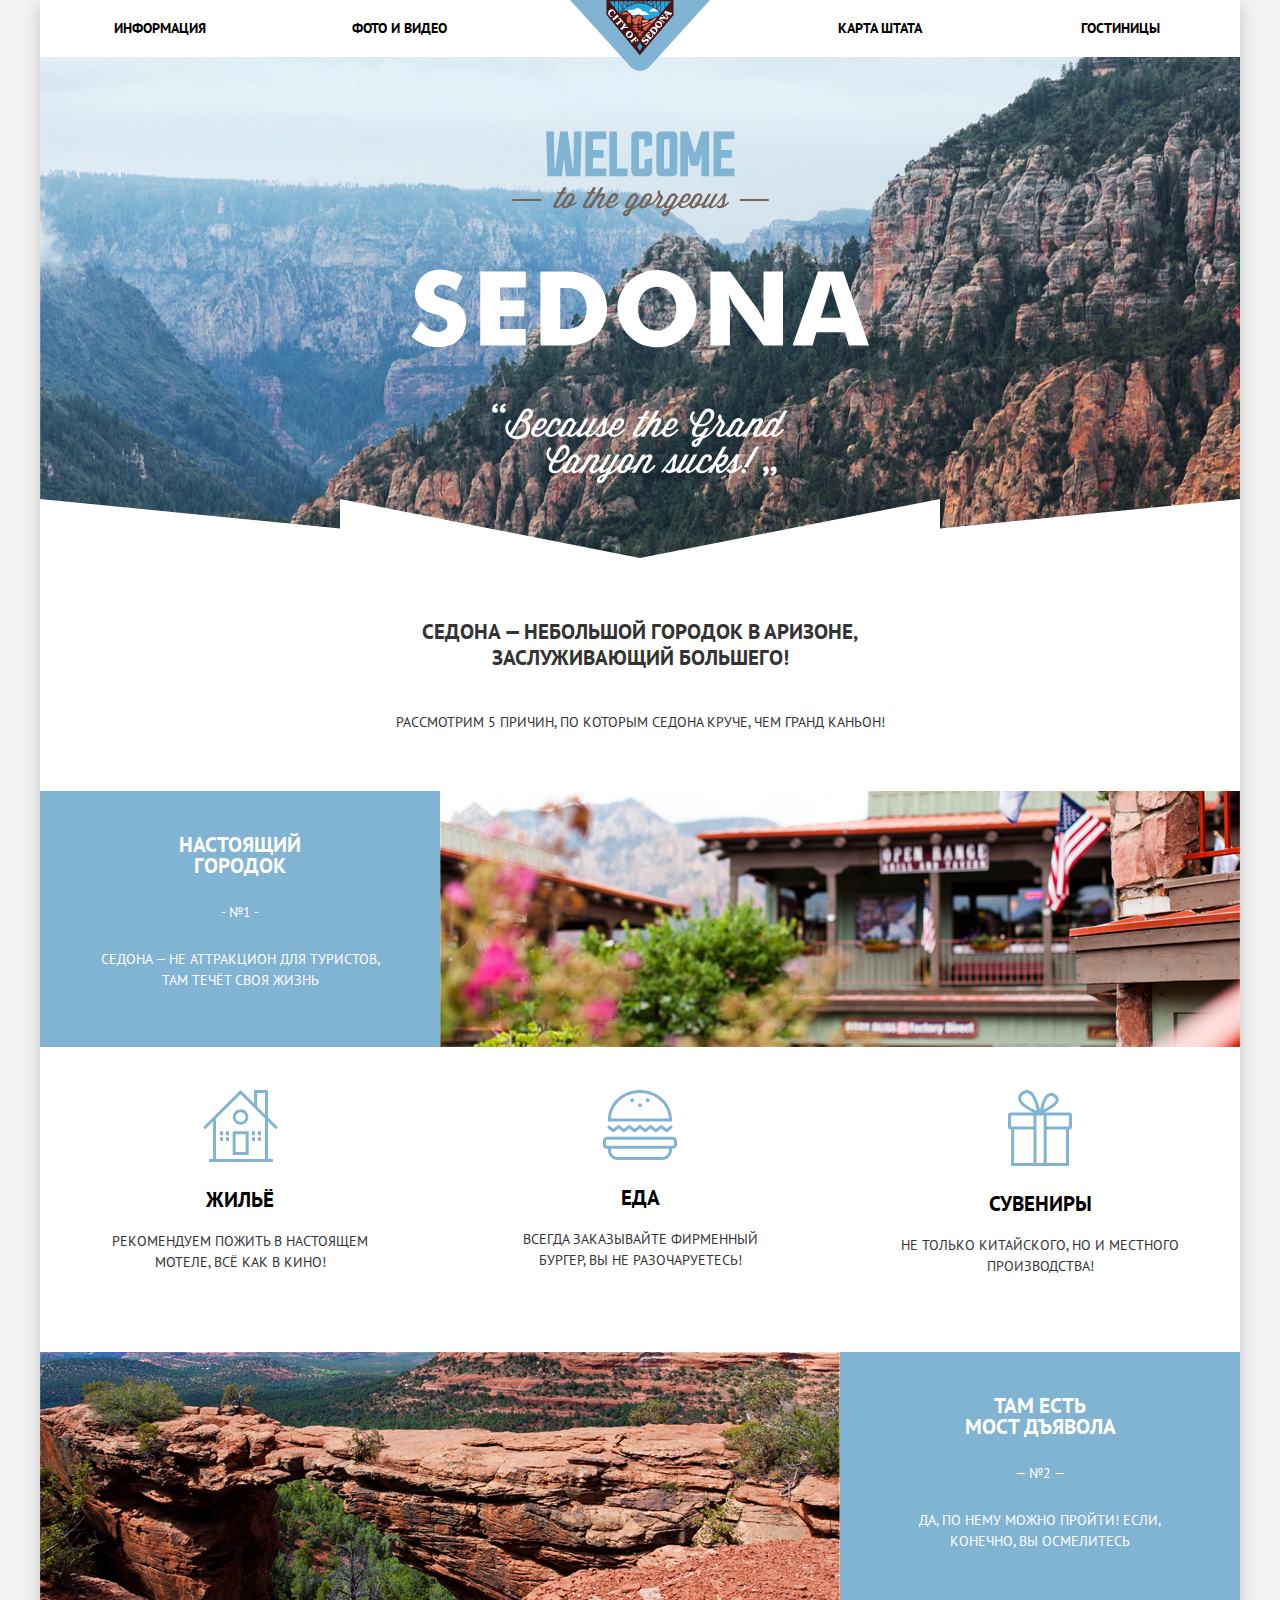
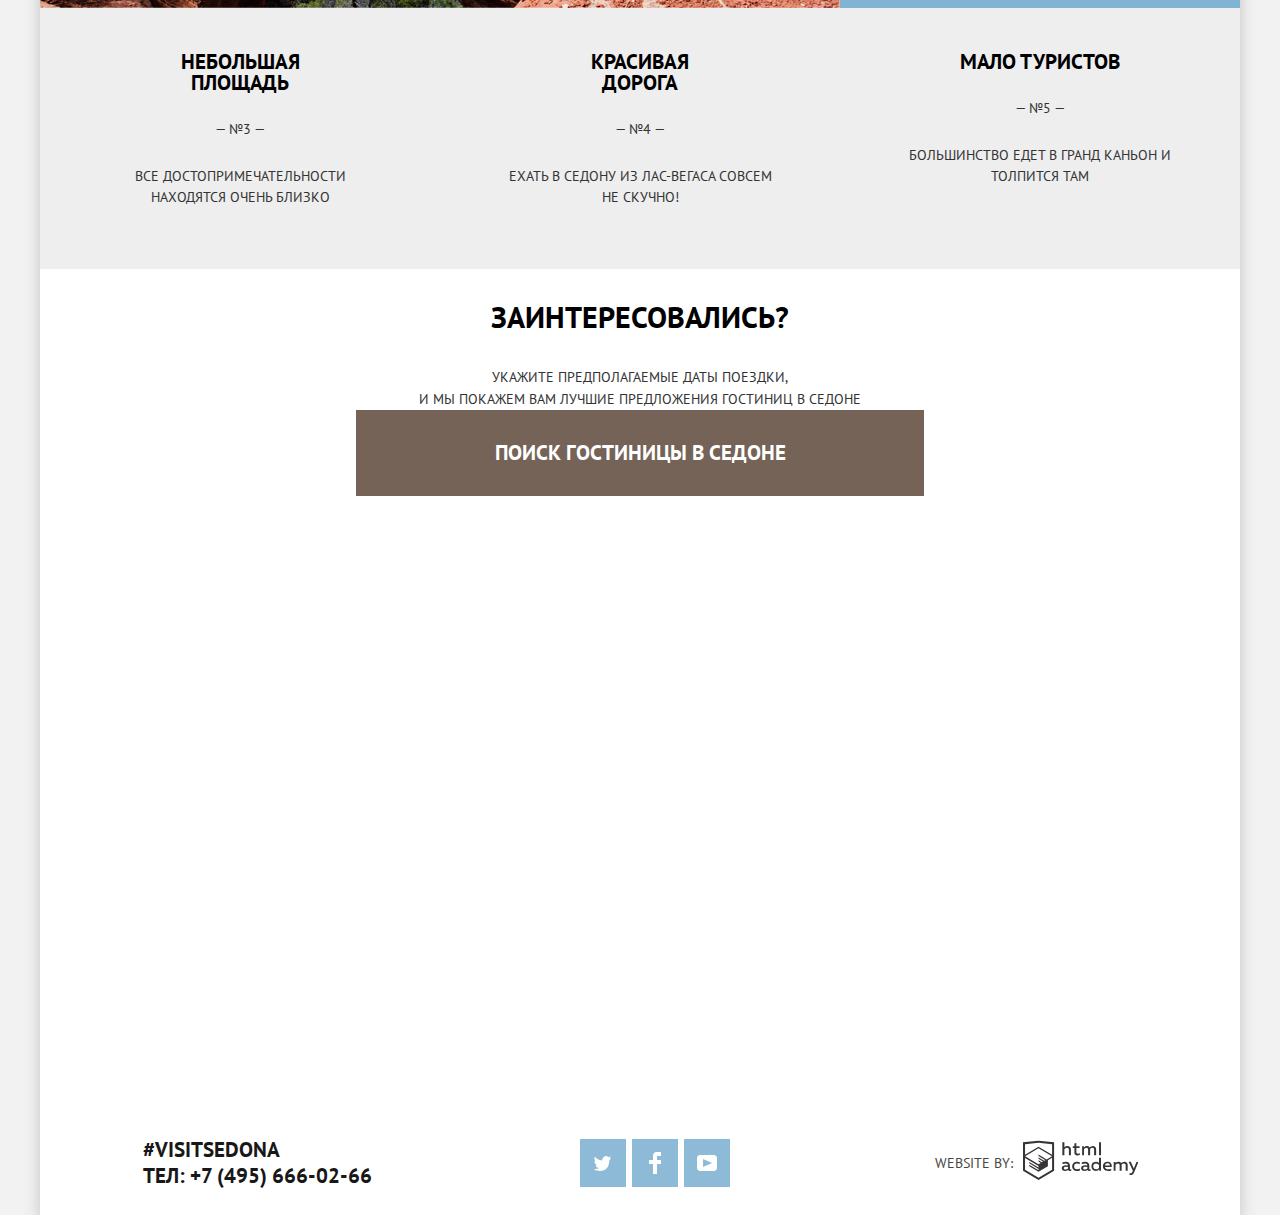
==== index.html @ 72c7f924 "Поправил несколько замечаний" ====
<!DOCTYPE html>
<html lang="ru">
  <head>
    <meta charset="utf-8">
    <title>HTML Academy: Седона - главная страница</title>
    <link href="https://fonts.googleapis.com/css?family=PT+Sans:400,700&amp;subset=latin,cyrillic" rel="stylesheet">
    <link rel="stylesheet" href="css/normalize.css">
    <link rel="stylesheet" href="css/style.css">
  </head>
<body>
  <div class="main-container">
  <header class="main-header">
    <nav class="main-navigation" tabindex="1">
      <ul class="site-navigation">
        <li> <a href="info.html">Информация</a></li>
        <li> <a href="photo-video.html">Фото и видео</a></li>
      <li class="main-header-back">
           <!--<img src="img/logo.svg" width="140" height="71" alt="Логотип города Седона">-->
        </li>
        <li> <a href="map.html">Карта штата</a></li>
        <li> <a href="hotels.html">Гостиницы</a></li>
      </ul>
      
    </nav>
    <img class="main-header-logo" src="img/logo.svg" width="140" height="71" alt="Логотип города Седона">
    
  </header>

    <main>
      <section class="lh-26px"> 
        <div class="welcome-banner">
          
          <svg xmlns="http://www.w3.org/2000/svg" width="1200" height="59" viewBox="0 0 1200 59">
            <path fill="#FFFFFF" d="M0 0 V59 H1200 V0 L 900 29.5 V0 L 600 59 L 300 0 V29.5 L 0 0"/>
          </svg>

        </div>
        <div class="declare">
          <h3 class=header-3>Седона — небольшой городок в Аризоне, заслуживающий большего!</h3>
          <p>Рассмотрим 5 причин, по которым Седона круче, чем гранд каньон!</p>
        </div>
      </section>

      <section class="inner-grid">
        <h2 class="not-visible">преимущества</h2>
      
        
        <div class="font-white blue-back grid-item">
          <div class="text-card">
            <p class="bold"> 
              Настоящий городок
            </p>
            <div class="ordinary-text">
              <p class="card-number">- №1 -</p>
              <p>
                Седона — не аттракцион для туристов, там течёт своя жизнь
              </p>
            </div>
          </div>
        </div>
        
        
        <div class="grid-item content-image">
          <img src="img/feature-picture.jpg" alt="город Седона" width="800" height="256px">
        </div>

        <div class="grid-item">
          <img src="img/icon-1.svg" alt="пиктограмма домик" width="75" height="72">
          <p class="bold">жильё</p>
          <p class="ordinary-text">
            Рекомендуем пожить в настоящем  
            мотеле, всё как в кино!
          </p>
         </div>

        <div class="grid-item">
          <img src="img/icon-3.svg" alt="пиктограмма бургер" width="74" height="70">
          <p class="bold">еда</p>
          <p class="ordinary-text">
            Всегда заказывайте фирменный бургер, 
            вы не разочаруетесь!
          </p>
        </div>

        <div class="grid-item">
          <img src="img/icon-2.svg" alt="пиктограмма подарок" width="64" height="76">
          <p class="bold">сувениры</p>
          <p class="ordinary-text">
            Не только китайского, но и местного
            производства!
          </p>
        </div>

        <div class="grid-item content-image">
          <img src="img/layer-5.jpg" alt="красные скалы Седоны" width="800" height="256px">
          
        </div>

        <div class="font-white blue-back grid-item">
          <div class="text-card">  
             
                <div class="bold">там есть</div>
                <div class="bold">мост дъявола</div>
            
            <div class="ordinary-text">
                
              <p class="card-number">— №2 —</p>
              <p>
                Да, по нему можно пройти! Если, конечно, 
                вы осмелитесь
              </p>
            </div> 
          </div>  
        </div>

        <div class="grid-item grey-back">
          <div class="text-card">
            <p class="bold"> 
                небольшая
                площадь
            </p>
            <div class="ordinary-text"> 
              <p class="card-number">— №3 —</p>
              <p>
                Все достопримечательности
                находятся очень близко
              </p>
            </div>
          </div>   
        </div>

        <div class="grid-item grey-back">
          <div class="text-card">
            <p class="bold"> 
                красивая
                дорога
            </p>
            <div class="ordinary-text">
              <p class="card-number">— №4 —</p>
              <p>  
                Ехать в Седону из Лас-Вегаса совсем
                не скучно!
              </p>
            </div>
          </div>
        </div>

          <div class="grid-item grey-back">
            <div class="text-card">
              <p class="bold"> 
                  мало
                  туристов
              </p>
              <div class="ordinary-text">
                <p class="card-number">— №5 —</p>
                <p> 
                Большинство едет в гранд каньон
                и толпится там
                </p> 
              </div>
            </div>
          </div>
      </section>

      <section class="search">
        <h2 class="not-visible" >поиск гостиницы в седоне</h2>
        <p class="pseudo-header">Заинтересовались?</p>
        <div class="ordinary-text">Укажите предполагаемые даты поездки,</div>
          <div class="ordinary-text">и мы покажем вам лучшие предложения гостиниц в седоне</div>
          <div class="interactive">
            <button class="button-brown big-button-brown" type="button">поиск гостиницы в седоне</button>
           

          </div>
      </section>
      <div class="map">
        <form class="visually-hidden form-decor modal-show" enctype="multipart/form-data">
          
          <div class="input-cover">
            <label for="checkIn">дата заезда: </label>
            <div class="input-field">
              <input class="input-back" id="checkIn" type="text" name="check-in-date" placeholder="24 апреля 2017" size="17" pattern="^[а-яА-Я0-9-_\.\s]{1,16}$">
              <a href="#">
                <svg xmlns="http://www.w3.org/2000/svg" width="21" height="22" viewBox="0 0 21 22">
                  <path d="M19.251 2.025h-2.845V.648c0-.381-.294-.689-.656-.689-.363 0-.656.308-.656.689v1.377h-3.938V.648c0-.381-.294-.689-.655-.689-.363 0-.657.308-.657.689v1.377H5.906V.648c0-.381-.294-.689-.656-.689-.363 0-.657.308-.657.689v1.377H1.75C.784 2.025 0 2.847 0 3.862v16.302C0 21.179.784 22 1.75 22h17.501c.966 0 1.749-.821 1.749-1.836V3.862c0-1.015-.783-1.837-1.749-1.837zm.437 18.139a.448.448 0 0 1-.437.459H1.75a.45.45 0 0 1-.438-.459V3.862a.45.45 0 0 1 .438-.459h2.844v1.378c0 .381.294.689.657.689.362 0 .656-.308.656-.689V3.403h3.938v1.378c0 .381.294.689.657.689.361 0 .655-.308.655-.689V3.403h3.938v1.378c0 .381.293.689.656.689.362 0 .656-.308.656-.689V3.403h2.845c.241 0 .437.206.437.459v16.302z"/>
                  <path d="M4.594 8.225h2.625v2.066H4.594zM4.594 11.668h2.625v2.067H4.594zM4.594 15.112h2.625v2.066H4.594zM9.188 15.112h2.625v2.066H9.188zM9.188 11.668h2.625v2.067H9.188zM9.188 8.225h2.625v2.066H9.188zM13.781 15.112h2.625v2.066h-2.625zM13.781 11.668h2.625v2.067h-2.625zM13.781 8.225h2.625v2.066h-2.625z"/>
              </svg>
              </a>
            </div> 
          </div> 
         
          <div class="input-cover">
            <label for="checkOut">дата выезда:</label>
            <div class="input-field">
              <input class="input-back" id="checkOut" type="text" name="check-out-date" placeholder="7 июля 2017" size="17" pattern="^[а-яА-Я0-9-_\.\s]{1,16}$"> 
              <a href="#">
                <svg xmlns="http://www.w3.org/2000/svg" width="21" height="22" viewBox="0 0 21 22">
                  <path d="M19.251 2.025h-2.845V.648c0-.381-.294-.689-.656-.689-.363 0-.656.308-.656.689v1.377h-3.938V.648c0-.381-.294-.689-.655-.689-.363 0-.657.308-.657.689v1.377H5.906V.648c0-.381-.294-.689-.656-.689-.363 0-.657.308-.657.689v1.377H1.75C.784 2.025 0 2.847 0 3.862v16.302C0 21.179.784 22 1.75 22h17.501c.966 0 1.749-.821 1.749-1.836V3.862c0-1.015-.783-1.837-1.749-1.837zm.437 18.139a.448.448 0 0 1-.437.459H1.75a.45.45 0 0 1-.438-.459V3.862a.45.45 0 0 1 .438-.459h2.844v1.378c0 .381.294.689.657.689.362 0 .656-.308.656-.689V3.403h3.938v1.378c0 .381.294.689.657.689.361 0 .655-.308.655-.689V3.403h3.938v1.378c0 .381.293.689.656.689.362 0 .656-.308.656-.689V3.403h2.845c.241 0 .437.206.437.459v16.302z"/>
                  <path d="M4.594 8.225h2.625v2.066H4.594zM4.594 11.668h2.625v2.067H4.594zM4.594 15.112h2.625v2.066H4.594zM9.188 15.112h2.625v2.066H9.188zM9.188 11.668h2.625v2.067H9.188zM9.188 8.225h2.625v2.066H9.188zM13.781 15.112h2.625v2.066h-2.625zM13.781 11.668h2.625v2.067h-2.625zM13.781 8.225h2.625v2.066h-2.625z"/>
              </svg>
              </a>
            </div>
          </div>
        
          <div class="number">
            
            <label for="adults">взрослые:</label>
            <div class="number-cover">
              <div class="number-item">
                  <button class="minus" name="bminus" type="button">
                    <svg xmlns="http://www.w3.org/2000/svg" width="11" height="11" viewBox="0 0 11 11">
                      <path fill="#cacaca" d="M0 4 H11 V7 H0 V4"/>
                    </svg>
                  </button>
                  <input class="input-back" type="number" id="adults" name="adults" value="1" min="0" max="100" step="1">
                  <button class="plus" name="bplus" type="button">
                    <svg xmlns="http://www.w3.org/2000/svg" width="11" height="11" viewBox="0 0 11 11">
                      <path fill="#cacaca" d="M4 0 H7 V4 H11 V7 H7 V11 H4 V7 H0 V4 H4 V0"/>
                    </svg>
                  </button> 
              </div>
            </div>
  
            <label for="child">дети:</label>
            <div class="number-cover">  
                <div class="number-item">
                  <button class="minus" name="bminus" type="button">
                    <svg xmlns="http://www.w3.org/2000/svg" width="11" height="11" viewBox="0 0 11 11">
                      <path fill="#cacaca" d="M0 4 H11 V7 H0 V4"/>
                    </svg>
                  </button>
                    <input class="input-back" type="number" id="child" name="child" value="1" min="0" max="100" step="1">
                  <button class="plus" name="bplus" type="button">
                    <svg xmlns="http://www.w3.org/2000/svg" width="11" height="11" viewBox="0 0 11 11">
                      <path fill="#cacaca" d="M4 0 H7 V4 H11 V7 H7 V11 H4 V7 H0 V4 H4 V0"/>
                    </svg>
                  </button>
                </div>
            </div> 
          </div>  
          

          <button class="button-blue big-button-blue" type="submit" name="search">найти</button>
        </form>
        
        <iframe src="https://www.google.com/maps/embed?pb=!1m14!1m12!1m3!1d838905.0602905285!2d-111.99749007907951!3d34.781457733529855!2m3!1f0!2f0!3f0!3m2!1i1024!2i768!4f13.1!5e0!3m2!1sru!2sru!4v1583529763711!5m2!1sru!2sru" allowfullscreen="">
        </iframe>
        <!--<img src="img/map.jpg" alt="карта Седоны" width="1200" height="594">-->
        
      </div>
    </main>
    <footer class="semi-transparency main-page">
      <div class="footer-contacts bold lh-26px">
        <div>#visitsedona</div>
        <div>ТЕЛ: <a class="phone" href="tel:+7(495)666-02-66">+7 (495) 666-02-66</a></div>
      </div>
  
      <div class="footer-social">
        <a class="social-button twitter" href="https://twitter.com">
          <svg xmlns="http://www.w3.org/2000/svg" xmlns:xlink="http://www.w3.org/1999/xlink" width="17" height="15" viewBox="0 0 17 15">
            <path fill="#FFF" class="icon" d="M10.95.144c1.685-.496 2.984.27 3.577 1.179.673-.231 1.331-.481 2.011-.708a2.345 2.345 0 0 1-.857 1.768c.685.17 1.304-.491 1.304-.491-.169 1-1.006 1.788-1.563 2.024-.231 6.75-3.175 11.217-10.077 11.082h-.446c-.41 0-4.164-.46-4.898-1.887 2.271.196 3.893-.422 4.693-1.177-.96-.3-2.679-.477-2.979-2.95.349.106.564.228 1.19.119C1.705 8.247.374 7.53.448 5.33c.285.328 1.067.536 1.34.472C1.085 5.561-.182 2.442.894.85c1.818 1.854 3.735 3.606 7.152 3.773C8.254 2.33 9.183.793 10.95.144z"/>
          </svg>
        </a>
  
        <a class="social-button facebook" href="https://facebook.com">
          <svg xmlns="http://www.w3.org/2000/svg" width="12" height="22" viewBox="0 0 12 22">
            <path fill="#FFF" class="icon" d="M12 4V0H8a4 4 0 0 0-4 4v4H0v4h4v10h4V12h4V8H8V4h4z"/>
          </svg>
        </a>
        
        <a class="social-button youtube" href="https://youtube.com">
          <svg xmlns="http://www.w3.org/2000/svg" xmlns:xlink="http://www.w3.org/1999/xlink" width="20" height="16" viewBox="0 0 20 16">
            <path fill="#FFF" class="icon" d="M17 0H3C1.35 0 0 1.35 0 3v10c0 1.65 1.35 3 3 3h14c1.65 0 3-1.35 3-3V3c0-1.65-1.35-3-3-3zM6.027 11.998V4.002L15.014 8l-8.987 3.998z"/>
          </svg>
        </a>
      </div>
  
      <p class="footer-copyright">
        <span class="lh-26px">website by:</span>
        <a class="htmla-link" href="https://htmlacademy.ru/intensive/htmlcss">
          <svg xmlns="http://www.w3.org/2000/svg" data-name="Layer 1" viewBox="0 0 113 39" width="115px" height="41px">
            <path class="htmla-cprght" fill="#fff" d="M46.84 28.22a2.07 2.07 0 0 0 .58-.11v1.4a3.41 3.41 0 0 1-1.24.22 1.75 1.75 0 0 1-1.75-1 5.08 5.08 0 0 1-3.3 1.13c-1.59 0-3.06-.87-3.06-2.68 0-2.24 2.08-2.93 3.9-2.93a11.63 11.63 0 0 1 2.28.26v-.31c0-1.09-.8-1.86-2.3-1.86a7.79 7.79 0 0 0-3.15.67v-1.79a10.72 10.72 0 0 1 3.35-.58c2.48 0 4 1.18 4 3.83v3.14a.57.57 0 0 0 .69.61zm-6.76-1.19a1.42 1.42 0 0 0 1.64 1.29 3.56 3.56 0 0 0 2.53-1v-1.51a10.21 10.21 0 0 0-1.9-.22c-1.1.01-2.27.35-2.27 1.45zM53.06 20.62a5.29 5.29 0 0 1 2.7.67v1.79a4.28 4.28 0 0 0-2.42-.73 2.89 2.89 0 1 0 0 5.76 5.26 5.26 0 0 0 2.55-.67v1.8a6.58 6.58 0 0 1-2.9.6 4.42 4.42 0 0 1-4.72-4.54 4.54 4.54 0 0 1 4.79-4.68zM65.84 28.22a2.07 2.07 0 0 0 .58-.11v1.4a3.41 3.41 0 0 1-1.24.22 1.75 1.75 0 0 1-1.75-1 5.08 5.08 0 0 1-3.3 1.13c-1.59 0-3.06-.87-3.06-2.68 0-2.24 2.08-2.93 3.9-2.93a11.63 11.63 0 0 1 2.28.26v-.31c0-1.09-.8-1.86-2.3-1.86a7.79 7.79 0 0 0-3.15.67v-1.79a10.72 10.72 0 0 1 3.35-.58c2.48 0 4 1.18 4 3.83v3.14a.57.57 0 0 0 .69.61zm-6.76-1.19a1.42 1.42 0 0 0 1.64 1.29 3.56 3.56 0 0 0 2.53-1v-1.51a10.21 10.21 0 0 0-1.9-.22c-1.11.01-2.27.35-2.27 1.45zM76.67 16.85v12.76h-1.76v-1.39a4.07 4.07 0 0 1-3.35 1.62 4.62 4.62 0 0 1 0-9.22 4 4 0 0 1 3.15 1.37v-5.14h2zm-4.76 5.48a2.9 2.9 0 0 0 0 5.8 3 3 0 0 0 2.79-1.84v-2.13a3.06 3.06 0 0 0-2.79-1.83zM82.99 20.62c3.48 0 4.68 2.81 4.12 5.34h-6.58c.22 1.57 1.75 2.22 3.35 2.22a6.41 6.41 0 0 0 2.77-.62v1.68a7.5 7.5 0 0 1-3.14.6c-2.68 0-5-1.53-5-4.61a4.39 4.39 0 0 1 4.48-4.61zm.09 1.62a2.39 2.39 0 0 0-2.57 2.26h4.85a2.06 2.06 0 0 0-2.28-2.26zM89.1 29.61v-8.75h1.73v1.09a4 4 0 0 1 2.92-1.33 3 3 0 0 1 2.73 1.4 4.33 4.33 0 0 1 3.06-1.4 3.21 3.21 0 0 1 3.32 3.52v5.47h-2V24.2a1.67 1.67 0 0 0-1.73-1.84 2.94 2.94 0 0 0-2.17 1.18V29.61h-2V24.2a1.67 1.67 0 0 0-1.73-1.84 3.11 3.11 0 0 0-2.32 1.35v5.91h-2zM111.47 20.86h2l-4.1 9.93c-.95 2.28-2.19 3-3.52 3a5 5 0 0 1-1.15-.15v-1.66a3 3 0 0 0 .89.13c.95 0 1.66-.67 2.17-2l.18-.44-4.16-8.82h2.13l3 6.6zM40.66 1.53v5a4 4 0 0 1 2.83-1.2A3.41 3.41 0 0 1 47.1 8.9v5.41h-2V9.15a1.9 1.9 0 0 0-2-2.1 3.08 3.08 0 0 0-2.44 1.46v5.8h-2V1.53h2zM52.43 2.42v3.12h3.17v1.71h-3.17v4c0 1.15.53 1.53 1.66 1.53a4.71 4.71 0 0 0 1.77-.35v1.68a7.14 7.14 0 0 1-2.35.38 2.68 2.68 0 0 1-3-2.88V7.23h-1.6V5.52h1.57V2.88zM58.1 14.29V5.54h1.73v1.09a4 4 0 0 1 2.92-1.33 3 3 0 0 1 2.73 1.4 4.33 4.33 0 0 1 3.06-1.4 3.21 3.21 0 0 1 3.32 3.52v5.47h-2V8.88a1.67 1.67 0 0 0-1.73-1.84 2.94 2.94 0 0 0-2.17 1.18V14.29h-2V8.88a1.67 1.67 0 0 0-1.73-1.84 3.11 3.11 0 0 0-2.32 1.35v5.91h-2zM74.72 1.52h1.95v12.76h-1.95zM15.44.02h-.16L0 1.62v28l15.28 9.09 15.28-9.09v-28zm13.12 28.45l-13.28 7.9L2 28.47V16.99l13.22 7.87v1.43l-9.07-5.4v1.38l9.11 5.47v1.46l-9.1-5.42v1.38l9.11 5.47 9.19-5.5V19.22l4.1-2.45v11.67zm0-13.16l-3.65 2.14-1.68 1-8-4.76v1.38l6.84 4.07h-.06l-.15.09-1 .57-5.64-3.36v1.38l4.45 2.65-1.05.7-3.36-2v1.38l2.21 1.3-2.25 1.35-13.16-7.82 13.17-7.92zm0-1.39L15.21 6.05l-13.2 7.86V3.41l13.28-1.39 13.28 1.39v10.51z"/>
        </svg>
        </a>
      </p>
    </footer>
  
</div>

  <script src="./js/script.js"></script>

</body>

</html>
---- css/style.css ----
body {
  margin: 0;
  padding: 0;

  font-family: "PT Sans", Arial, sans-serif;
  font-size: 14px;
  line-height: 21px;
  font-weight: 400;
  text-transform: uppercase;
  text-align: center;
  color: #333333;
  background-color: #f2f2f2;
}

a:hover,
button:hover{
  cursor: pointer;
}


a {
  text-decoration: none;
}

button {
  border: none;
}
.main-container{
  width: 1200px;
  box-shadow: 0px 5px 15px 0 rgba(0, 1, 1, 0.2);
  margin: 0 auto;
  background-color: #ffffff;
  position: relative;
}

.main-navigation {
  font-size: 14px;
  font-weight: bold;
  line-height: 26px;
  color: #000000;
  text-align: center;
}

.header-3 {
  font-size: 21px;
  line-height: 26px;
}

.site-navigation {
  list-style: none;	
}

.lh-26px{
  line-height: 26px;
}

.site-navigation a {
  color: #000000;
}


.main-navigation a:hover,
.main-navigation a:focus {
  color: #81b3d2;
}

.site-navigation{
  display: flex;
  
  flex-direction: row;
  justify-content: space-between;
  padding-left: 0px;
  margin: 0px;
  
}

.site-navigation li {
display: flex;
flex-basis: 239px;
align-items: center;
justify-content: center;
padding-top: 15.25px;
padding-bottom: 15.25px;
}

.main-header-logo {
  /*flex-basis: 244px;
  display: block;*/
  position: absolute;
  top:0px;
  left: 50%;
  margin-left: -70px;
  

  z-index: 5;
}

.main-header-back{
  width: 244px;
}
.main-navigation{
  position: relative;
}
.site-navigation a.active{
  color: #766357;
}

.blue-back,
.button-blue {
  background-color: #81b3d2;
}

.main-navigation a:active{
  color: rgba(0, 0, 0, 0.3);
}

.button-blue:hover,
.button-blue:focus,
.footer-social a:hover, 
.footer-social a:focus {
  background-color: #669ec0;
}

.footer-social a:active, 
.button-blue:active {
  background-color: #5496bd;
  color: rgba(255, 255, 255, 0.3);

}

.white-text {
  color: #ffffff;
  font-size: 14px;
  text-transform: uppercase;
}

.blue-back .bold {
  font-size: 21px;
  color: #ffffff;
}

.blue-back {
  color: #ffffff;
 
}

.declare h3{
  width: 445px;
  text-align: center;
  margin: 61px auto 38px auto;
}
.declare p{
  margin: 0 auto 56px auto;
}

.inner-grid{
  display: flex;
  flex-direction: row;
  flex-wrap: wrap;
  width: 1200px;
  margin: 0 auto;
  
}

.inner-grid .bold{
  display: block;
  
  width: 160px;
  text-align: center;
  margin-left: auto;
  margin-right: auto;
}

.button-brown {
  
  background-color: #766357;
}
.big-button-brown {
  width: 568px;
  height: 86px;
  color: #ffffff;
  font-size: 21px;
  line-height: 26px;
  font-weight: 700;
  text-transform: uppercase;
}

.small-button-brown,
.small-button-blue{
  width: 142px;
  height: 27px;
  color: #ffffff;
  text-transform: uppercase;
  font-weight: 700;
}

.button-brown:hover{
  background-color: #604e43;
}

.button-brown:active{
  background-color: #503e33;
  color: rgba(255, 255, 255, 0.3);
}


.welcome-banner{
  text-align: center;
  width: 100%;
  padding:250.5px 0;
  background-color: #5496bd;
  background-image: url(../img/welcome.svg), url(../img/background-photo.jpg);
  background-size: 459px 353px, cover;
  background-position: center, center 30%;
  position: relative;
  background-repeat: no-repeat, no-repeat;
}

.welcome-banner svg{
  width: 100%;
  position: absolute;
  bottom: 0px;
  left: 0px;
  
}

.bold{
  color:#000000;
  font-size: 21px;
  text-transform: uppercase;
  font-weight: bold;
}

.grey-back{
  background-color: #eeeeee;
}

.white-back{
  background-color: #ffffff;
}

.input-back-wide{
  width: 346px;
  height: 38px;
  background-color: #f2f2f2;
  
}

.form-decor {
  box-shadow: 0px 7px 15px 0 rgba(0, 1, 1, 0.15);
  line-height: 26px;
  font-weight: 700;
  color:#000000; 
}

.modal-show {
  display: inline-block;
  animation: bounce 0.6s;
  vertical-align: middle;
}

.visually-hidden{
  display: none;
}

@keyframes bounce {
  0% {
    transform: translateY(0px);
    animation-timing-function: ease-out;
  }

  20% {
    transform: translateY(10px);
    animation-timing-function: ease-out;
  }

  40% {
    transform: translateY(20px);
    animation-timing-function: ease-out;
  }

  60% {
    transform: translateY(30px);
    animation-timing-function: ease-in;
  }


  80% {
    transform: translateY(-10px);
    animation-timing-function: ease-in;
  }

  100% {
    transform: translateY(0);
    animation-timing-function: ease-in;
  }
}

@keyframes shake {
  0%,
  100% {
    transform: translateX(0);
  }

  10%,
  30%,
  50%,
  70%,
  90% {
    transform: translateX(-10px);
  }

  20%,
  40%,
  60%,
  80% {
    transform: translateX(10px);
  }
}

.modal-error {
  animation: shake 0.6s;
}

.grid-item{
  
  width: 280px;
  padding: 43px 60px 61px;
  
}

.text-card{
  width: 280px;
  text-align: center;
}
.text-card p{
  margin: 0px;
}
.text-card .bold{
  margin-top:0px;
  margin-bottom: auto;
}
.text-card div{
  margin-bottom: 0;
}
.text-card .card-number{
  margin: 26px 0px;
}

.blue-back.grid-item{
  padding-top: 43px;
  padding-right: 60px;
  padding-left:60px;;
  padding-bottom:55px;
  
}

.content-image{
  width: 800px;
  display: flex;
  margin: 0px;
  padding: 0px;
}

.big-button-blue{
  width: 458px;
  height: 58px;
  color: #ffffff;
  font-size: 21px;
  line-height: 26px;
  font-weight: 700;
  text-transform: uppercase;
}

.small-button-blue{
  width: 110px;
  height: 27px;
}

.not-visible{
  display: none;
}

.pseudo-header{
  font-size: 30px;
  font-weight: bold;
  line-height: 36px;
  color: #000000;
  
}

.pseudo-header+.ordinary-text { 
  line-height: 24px;
}



.interactive {
  text-align: center;
  
}

.map{
  position: relative;
}

.map iframe{
  width: 100%;
  height:713px;
  border: 0px;
}

/*Форма на главной странице*/

.map form{
  padding: 55px;
  width: 458px;
  position: absolute;
  z-index: 15;
  background-color: #ffffff;
  box-shadow: 0px 7px 15px 0 rgba(0, 1, 1, 0.15);
  margin: auto; 
  top: 0; left: 0; right: 0;
}
.form-decor input {
  color:#000000;
  background-color: #f2f2f2;
  font-size: 14px;
  font-weight: 700;
  text-transform: uppercase;
  width: 346px;
  box-sizing: border-box;
  padding-left: 13px;
  padding-top: 12px;
  padding-bottom: 10px;
  outline: none;
  border: none;
}

.form-decor input::-webkit-input-placeholder {
  color: #000000;
 } 

.number input{
  width: 38px;
  height:38px;
  
  text-align: center;
  margin:0px;
  padding:0px;
  
}
.filter-range input::-webkit-inner-spin-button,
.filter-range input::-webkit-outer-spin-button,
.number input::-webkit-inner-spin-button, 
.number input::-webkit-outer-spin-button {
  -webkit-appearance: none; 
  margin: 0;
}

.filter-range input,
.filter-range input,
.number input, 
.number input {
  -moz-appearance:textfield;
}

.number button{
  width: 38px;
  background-color: #f2f2f2;
  border: none;
  margin: 0px;
  padding: 11px 0;
}

.number button:hover path{
  fill: #000000;
}

.number button:active path{
  fill: #81b3d2;
  outline: none;
}

.number-item{
  width: 114px;
  display: flex;
  outline: none;
  align-items: center;
  justify-content: center;
  flex-direction: row;

}

.number-cover{
  display: inline-block;
  vertical-align: middle;
}

.number{
  display: flex;
  justify-content: space-between;
  margin-bottom: 54px;
  align-items: baseline;
}

.input-cover{
  display: flex;
  flex-direction: row;
  justify-content: space-between;
  align-items: baseline;
  margin-bottom: 29px;
  position: relative;
}

.input-field{
  display: flex;
  flex-direction: row;
  justify-content: space-between;
  align-items: center;
  width: 346px;
  border: none;
  vertical-align: middle;
}

.input-field a{
  
  position: absolute;
  z-index: 6;
  right: 9px;
  top:8px;
  display: flex;
  
}

.input-field svg{
  fill: #cacaca;
}

.input-field a:hover svg{
  fill: black;
}

.input-field a:active svg{
  fill: #81b3d2;
}

input[type="text"]:hover.input-back{
  background-color: #ebebeb;
  border: none;
}

input[type="text"]:focus.input-back{
  background-color: #ffffff;
  outline: solid 2px #e5e5e5;
  border: none;
}


/*Форма на странице hotels.html*/
.sortby{
  display: flex;
  flex-direction: row;
  justify-content: space-around;
  padding-left: 72px;
  margin-right: 72px;
  align-items: center;
  font-size: 12px;
  line-height: 18px;
}
.sortby li,
.catalog li{
  list-style: none;
}

.sortby li {
  display: inline-block;
  margin-left: 33px;
  text-align: start;
  vertical-align: baseline;
  
}
.sortby ul{
  text-align: start;
  padding-left: 0px;
}

.sortby span {
  margin-left: 49px;
}
/*для IE*/
.sortby a,
.sortby a:visited {
  color: rgba(0, 0, 0, 0.3);
  text-decoration: none;
  border-bottom: 1px dashed #81b3d2;
}

.arrow a{
  text-decoration: none;
  border-bottom: none;
}

.sortby a:hover,
.sortby a:focus {
  color:#81b3d2;
}
.sortby a:focus {
  text-decoration: none;
  border-bottom: none;
  outline: none;
}
.sortby a:active {
  color: #000000;
  text-decoration: none;
  border-bottom: none;
}

 .arrow {
  text-align: end;
  margin-left: auto;
  
}

.arrow-up,
.arrow-down{
  fill: #cacaca;
}
.arrow-up:hover,
.arrow-down:hover,
.arrow-up:focus,
.arrow-down:focus {
  fill: #231F20;
}
.arrow-up:active,
.arrow-down:active{
  fill: #81b3d2;
}
.arrow .rotate{
  transform: rotate(180deg);
  margin-left: 12px;
}
.catalog-item{
  padding: 30px 73px 30px 72px;
}

.catalog-item a,
.description .phone,
.description .phone:visited{
  color:#000000;
  text-decoration: none;
}

.catalog-item-image{
  margin: 0px;
}

.description{
  display: flex;
  align-items: flex-start;
  justify-content: flex-start;
  flex-wrap: wrap;
  width: 258px;
  margin-top: 0px;
  margin-left: 30px;
}

.description a {
  margin-bottom: 0px;
  display: inline-block;
  vertical-align: top;
 
}

.description .phone:hover,
.description .arrow-up:focus,
.footer-contacts a:hover {
  color: #81b3d2;
}

.description a:active,
.footer-contacts a:active{
  color: rgba(0, 0, 0, 0.3);
}

.footer-contacts a{
  color: #000000;
}

.description h3{
  margin: 0px;
}

.description
.ordinary-text {
  display: inline-block;
  vertical-align: middle;
  margin-right: 0px;
  margin-top: 0px;

}

.rating{
  text-align: end;
  width:110px;
  display: flex;
  flex-direction: column;
  align-items:  flex-end;
  justify-content: flex-start;
  margin-left: auto; 
}

.rating div{
  
}

.column {
  display: flex;
  flex-direction: column;
  align-items:  flex-start;
  justify-content: flex-start;
}

.column:first-child{
  margin-right: 6px;
}

.column button{
  padding: 0px;
}
.table{
  display: flex;
  width: 180px;
  flex-direction: row;
  align-items:  flex-start;
  justify-content: flex-start;
}

.catalog ul{
  padding-left: 0px;
}

.catalog li{
  display: flex;
  flex-direction: row;
  flex-wrap: wrap;
  border-top: 1px solid #f2f2f2;
}

.catalog li:last-child{
  border-bottom: 1px solid #f2f2f2;
}

.rating-back{
  width: 110px;
  background-color:#f2f2f2;
  color: #666666;
  font-weight: 400;
  padding-top: 3px;
  padding-bottom: 3.25px;
  vertical-align: middle;
  text-align: center;
  margin-top: 47.5px;
  margin-bottom: 0px;
}

.semi-transparency{
  display: flex;
  justify-content: space-around;
  align-items: center;
  opacity: 0.9;
  z-index: 5;
  background-color: #ffffff;
  padding-top: 14px;
  padding-bottom: 14px;
  width:100%;
}
.main-page{
  position:absolute;
  bottom:0px;

}

.footer-social{
  display: flex;
  width: 150px;
  
  flex-direction: row;
  flex-wrap: nowrap;
 
}

.footer-social a{
  width: 46px;
  height: 48px;
  background-color: #81b3d2;
  display:flex;
  flex-direction: row;
  flex-wrap: nowrap;
  justify-content: center;
  align-items: center;
  margin-right: 6px;
}

.footer-social a:nth-child(3){
  margin-right: 0px;
}


.footer-social a:active .icon{
  fill: rgba(255, 255, 255, 0.3);
}

.footer-contacts{
  text-align: center;
  text-decoration: none; /*в Edge всё равно подчёркивает телефон, как ссылку и выделяет синим */
  display: flex;
  flex-wrap: wrap;
  width: 232px;
}

.footer-copyright{
  display: flex;
  align-items: center;
}
.footer-copyright span{
  margin-right: 10px;
}

.htmla-cprght {
  fill: #231f20;
}

.htmla-link:hover .htmla-cprght,
.htmla-link:focus .htmla-cprght {
  fill: #81b3d2;
}

.htmla-link:active .htmla-cprght{
  fill: #bdbbbc;
}

.filter {
  background-image: url(../img/filter-background.jpg);
  background-color: #5496bd;
  background-repeat: no-repeat;
  background-size: cover;
  background-position: center;
  vertical-align: top;
  padding: 31px 72px 35px 72px;
  display: flex;
  flex-wrap: wrap;
}
.filter legend{
  line-height: 21px;
  font-size: 16px;
  font-weight: 700;
  
}


.filter fieldset{
  border: none;
  text-align: left;
  vertical-align: top;
  padding: 0px;
  margin: 0 0;
  width: 139px;
  display: flex;
  flex-direction: column;
  flex-wrap: wrap;
}

.filter button{
  background-color: transparent;
  border-radius: 3px;
  margin: 0 auto;
  
  
}

input[type="checkbox"] {
  display: none;
 }


 .filter input[type="checkbox"]~span {
  display: inline-block;
  width: 27px;
  height: 23px;
  vertical-align: bottom;
  background-image: url(../img/checkbox-off.png);
  background-repeat: no-repeat;
}

.filter input[type="checkbox"]:checked~span{

  background-image: url(../img/checkbox-on.png);

}

.filter input[type="checkbox"]:disabled~span{

  background-image: url(../img/checkbox-off-3.png);

}
.filter input[type="checkbox"]:checked:disabled~span{

  background-image: url(../img/checkbox-on-2.png);

}

.filter-range {
  width: 330px;
  margin-top: 0px;
  margin-left: auto;
  margin-right: 0px; 

  color: #ffffff;
  text-transform: uppercase;
  position: absolute;
  right: 72px;
}

.filter-range-title {
  margin-bottom: 13px;

  font-weight: 600;
  font-size: 16px;
  line-height: 21px;
}

.price-controls {
  position: relative;
  
  height: 36px;
  margin-bottom: 20px;
  
  font-size: 0;

  border: 2px solid #ffffff;
  border-radius: 2px;
}

.price-controls::after {
  content: "";
  position: absolute;
  top: 50%;
  left: 50%;

  width: 2px;
  height: 22px;

  background: #ffffff;
  transform: translate(-50%, -50%);
}

.price-controls label {
  display: inline-block;

  font-size: 14px;
  line-height: 38px;
  vertical-align: top;

  cursor: pointer;
}

.price-controls .min-price,
.price-controls .max-price {
  width: 90px;
  padding-left: 65px;
}

.price-controls input {
  width: 50px;
  margin: 0;

  color: inherit;
  font: inherit;

  background: none;
  border: none;
}

.range-controls {
  position: relative;

  margin-bottom: 32px;
}

.range-controls .scale {
  height: 2px;

  background: rgba(255, 255, 255, 0.3);
}

.range-controls .bar {
  width: 80%;
  height: 2px;

  background: #ffffff;
}

.range-toggle {
  position: absolute;
  top: -9px;
  
  width: 4px;
  height: 4px;

  background: #ababab;
  border: 8px solid #ffffff;
  border-radius: 50%;
  box-shadow: 0 2px 1px 0 rgba(0, 1, 1, 0.2);
  cursor: pointer;
}

.range-toggle:hover {
  background: #1c4f80;
}

.range-toggle-min {
  left: 0;
}

.range-toggle-max {
  left: 80%;
}

.btn-transparent {
  display: block;
  margin: 0 auto;
  padding: 6px 35px;

  font-size: 14px;
  line-height: 20px;
  color: #ffffff;
  text-transform: uppercase;

  background: transparent;
  border: 2px solid #ffffff;
  border-radius: 2px;
  cursor: pointer;
}

.btn-transparent:hover {
  color: #000000;

  background: #ffffff;
}

.filter fieldset:nth-child(1) label,
.filter fieldset:nth-child(2) label{
 margin-bottom: 22px;
}

.filter fieldset:nth-child(1) legend,
.filter fieldset:nth-child(2) legend {
  margin-bottom: 28px;
}

.filter fieldset:nth-child(1) label:last-child,
.filter fieldset:nth-child(2) label:last-child {
 margin-bottom: 0px;
}

.filter fieldset:nth-child(1) {
  margin-right: 147px;
}

.edge label{
  display: inline-block;
  vertical-align: baseline;
}


.form-button {
  width: 133px;
  height: 32px;
  }
  

.four-stars{
  display: inline-block;
  width: 87px;
  height: 17px;
  background-image: url(../img/star.svg);
  background-repeat: space no-repeat;
  background-size: 18px 17px;
  vertical-align: middle;
  }

  .three-stars{
  display: inline-block;
  vertical-align: middle;
  width: 64px;
  height: 17px;
  background-image: url(../img/star.svg);
  background-repeat: space no-repeat;
  background-size: 18px 17px;
}

.two-stars{
  display: inline-block;
  vertical-align: middle;
  width: 41px;
  height: 17px;
  background-image: url(../img/star.svg);
  background-repeat: space no-repeat;
  background-size: 18px 17px;
}

/*Спасибо за проверку! :-)*/
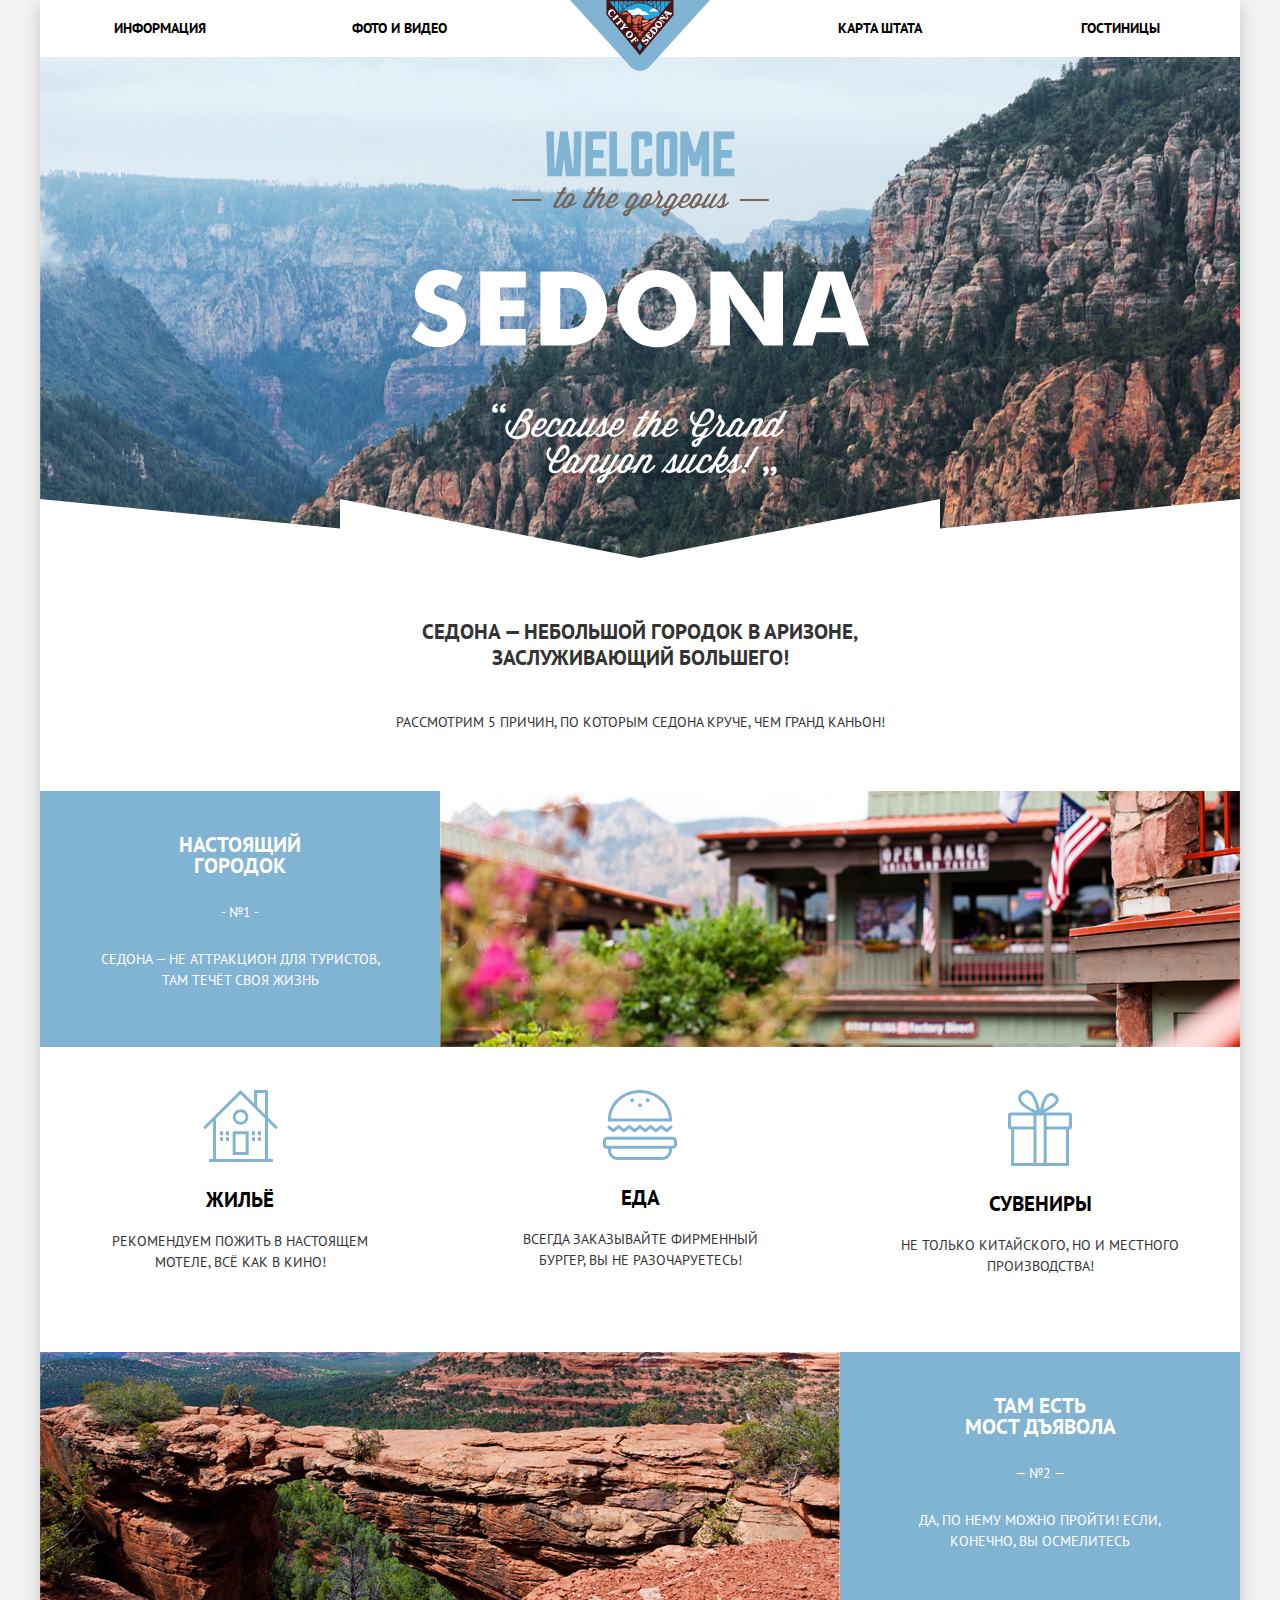
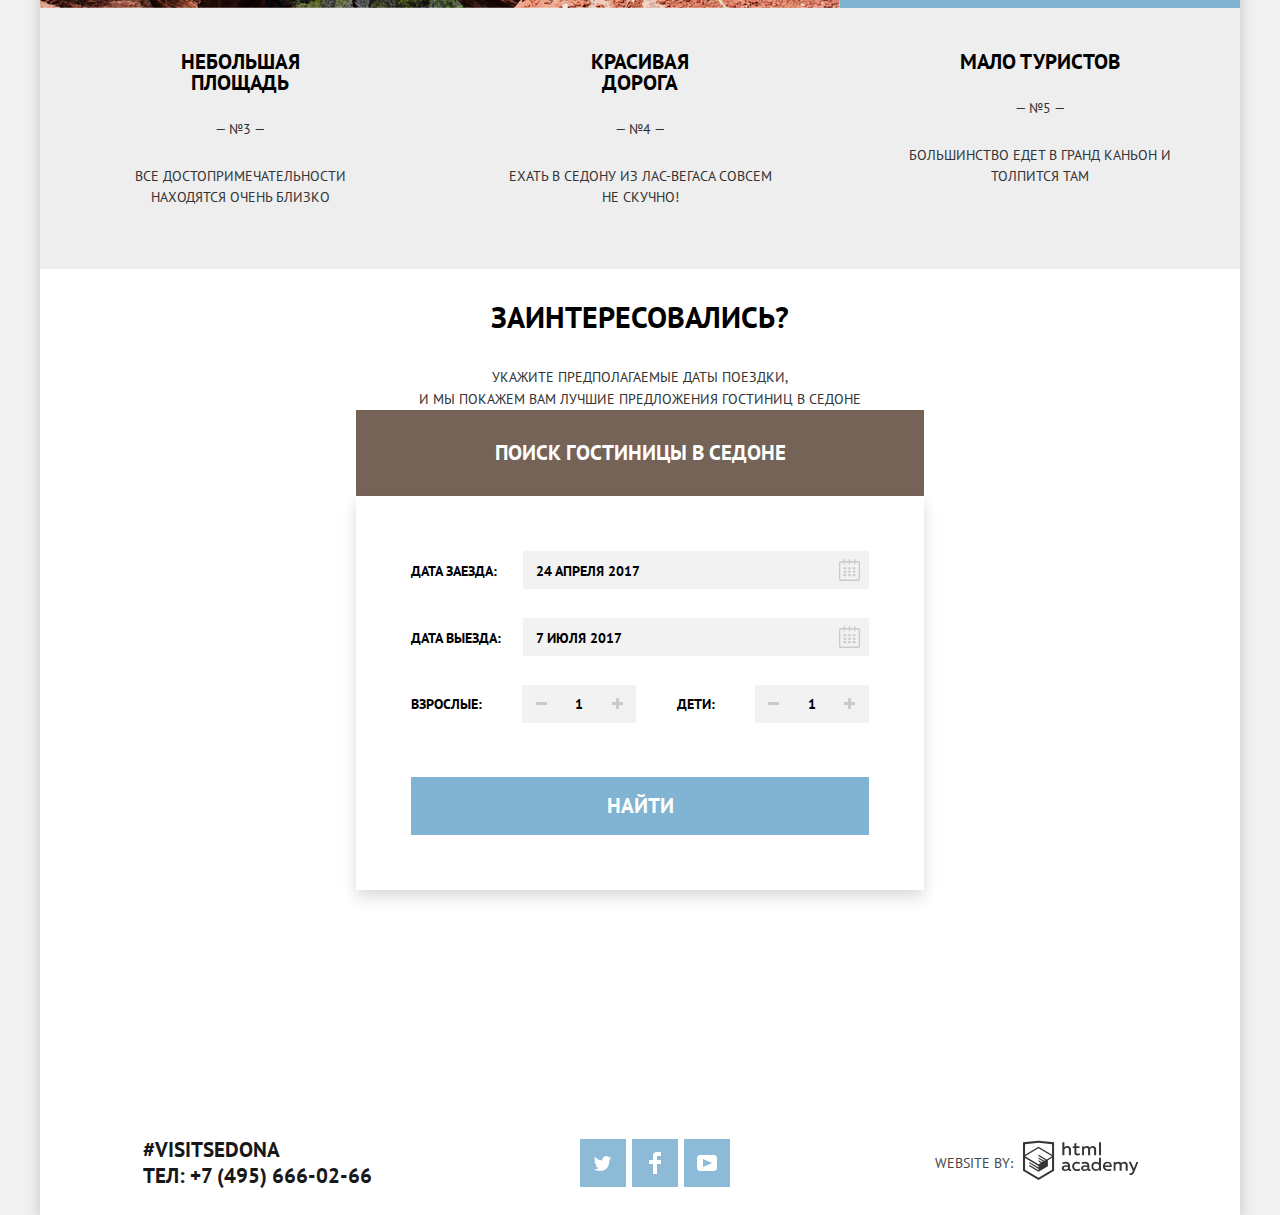
==== commit 93a3dc0b: "Правки согласно замечаниям, минификация js" ====
--- a/index.html
+++ b/index.html
@@ -1,37 +1,39 @@
 <!DOCTYPE html>
 <html lang="ru">
-  <head>
-    <meta charset="utf-8">
-    <title>HTML Academy: Седона - главная страница</title>
-    <link href="https://fonts.googleapis.com/css?family=PT+Sans:400,700&amp;subset=latin,cyrillic" rel="stylesheet">
-    <link rel="stylesheet" href="css/normalize.css">
-    <link rel="stylesheet" href="css/style.css">
-  </head>
+
+<head>
+  <meta charset="utf-8">
+  <title>HTML Academy: Седона - главная страница</title>
+  <link href="https://fonts.googleapis.com/css?family=PT+Sans:400,700&amp;subset=latin,cyrillic" rel="stylesheet">
+  <link rel="stylesheet" href="css/normalize.css">
+  <link rel="stylesheet" href="css/style.css">
+</head>
+
 <body>
   <div class="main-container">
-  <header class="main-header">
-    <nav class="main-navigation" tabindex="1">
-      <ul class="site-navigation">
-        <li> <a href="info.html">Информация</a></li>
-        <li> <a href="photo-video.html">Фото и видео</a></li>
-      <li class="main-header-back">
-           <!--<img src="img/logo.svg" width="140" height="71" alt="Логотип города Седона">-->
-        </li>
-        <li> <a href="map.html">Карта штата</a></li>
-        <li> <a href="hotels.html">Гостиницы</a></li>
-      </ul>
-      
-    </nav>
-    <img class="main-header-logo" src="img/logo.svg" width="140" height="71" alt="Логотип города Седона">
-    
-  </header>
+    <header class="main-header">
+      <nav class="main-navigation" tabindex="1">
+        <ul class="site-navigation">
+          <li> <a href="info.html">Информация</a></li>
+          <li> <a href="photo-video.html">Фото и видео</a></li>
+          <li class="main-header-back">
+            <!--<img src="img/logo.svg" width="140" height="71" alt="Логотип города Седона">-->
+          </li>
+          <li> <a href="map.html">Карта штата</a></li>
+          <li> <a href="hotels.html">Гостиницы</a></li>
+        </ul>
+
+      </nav>
+      <img class="main-header-logo" src="img/logo.svg" width="140" height="71" alt="Логотип города Седона">
+
+    </header>
 
     <main>
-      <section class="lh-26px"> 
+      <section class="lh-26px">
         <div class="welcome-banner">
-          
+
           <svg xmlns="http://www.w3.org/2000/svg" width="1200" height="59" viewBox="0 0 1200 59">
-            <path fill="#FFFFFF" d="M0 0 V59 H1200 V0 L 900 29.5 V0 L 600 59 L 300 0 V29.5 L 0 0"/>
+            <path fill="#FFFFFF" d="M0 0 V59 H1200 V0 L 900 29.5 V0 L 600 59 L 300 0 V29.5 L 0 0" />
           </svg>
 
         </div>
@@ -43,11 +45,11 @@
 
       <section class="inner-grid">
         <h2 class="not-visible">преимущества</h2>
-      
-        
+
+
         <div class="font-white blue-back grid-item">
           <div class="text-card">
-            <p class="bold"> 
+            <p class="bold">
               Настоящий городок
             </p>
             <div class="ordinary-text">
@@ -58,8 +60,8 @@
             </div>
           </div>
         </div>
-        
-        
+
+
         <div class="grid-item content-image">
           <img src="img/feature-picture.jpg" alt="город Седона" width="800" height="256px">
         </div>
@@ -68,16 +70,16 @@
           <img src="img/icon-1.svg" alt="пиктограмма домик" width="75" height="72">
           <p class="bold">жильё</p>
           <p class="ordinary-text">
-            Рекомендуем пожить в настоящем  
+            Рекомендуем пожить в настоящем
             мотеле, всё как в кино!
           </p>
-         </div>
+        </div>
 
         <div class="grid-item">
           <img src="img/icon-3.svg" alt="пиктограмма бургер" width="74" height="70">
           <p class="bold">еда</p>
           <p class="ordinary-text">
-            Всегда заказывайте фирменный бургер, 
+            Всегда заказывайте фирменный бургер,
             вы не разочаруетесь!
           </p>
         </div>
@@ -93,51 +95,51 @@
 
         <div class="grid-item content-image">
           <img src="img/layer-5.jpg" alt="красные скалы Седоны" width="800" height="256px">
-          
+
         </div>
 
         <div class="font-white blue-back grid-item">
-          <div class="text-card">  
-             
-                <div class="bold">там есть</div>
-                <div class="bold">мост дъявола</div>
-            
-            <div class="ordinary-text">
-                
+          <div class="text-card">
+
+            <div class="bold">там есть</div>
+            <div class="bold">мост дъявола</div>
+
+            <div class="ordinary-text">
+
               <p class="card-number">— №2 —</p>
               <p>
-                Да, по нему можно пройти! Если, конечно, 
+                Да, по нему можно пройти! Если, конечно,
                 вы осмелитесь
               </p>
-            </div> 
-          </div>  
+            </div>
+          </div>
         </div>
 
         <div class="grid-item grey-back">
           <div class="text-card">
-            <p class="bold"> 
-                небольшая
-                площадь
+            <p class="bold">
+              небольшая
+              площадь
             </p>
-            <div class="ordinary-text"> 
+            <div class="ordinary-text">
               <p class="card-number">— №3 —</p>
               <p>
                 Все достопримечательности
                 находятся очень близко
               </p>
             </div>
-          </div>   
+          </div>
         </div>
 
         <div class="grid-item grey-back">
           <div class="text-card">
-            <p class="bold"> 
-                красивая
-                дорога
+            <p class="bold">
+              красивая
+              дорога
             </p>
             <div class="ordinary-text">
               <p class="card-number">— №4 —</p>
-              <p>  
+              <p>
                 Ехать в Седону из Лас-Вегаса совсем
                 не скучно!
               </p>
@@ -145,108 +147,116 @@
           </div>
         </div>
 
-          <div class="grid-item grey-back">
-            <div class="text-card">
-              <p class="bold"> 
-                  мало
-                  туристов
-              </p>
-              <div class="ordinary-text">
-                <p class="card-number">— №5 —</p>
-                <p> 
+        <div class="grid-item grey-back">
+          <div class="text-card">
+            <p class="bold">
+              мало
+              туристов
+            </p>
+            <div class="ordinary-text">
+              <p class="card-number">— №5 —</p>
+              <p>
                 Большинство едет в гранд каньон
                 и толпится там
-                </p> 
-              </div>
-            </div>
-          </div>
+              </p>
+            </div>
+          </div>
+        </div>
       </section>
 
       <section class="search">
-        <h2 class="not-visible" >поиск гостиницы в седоне</h2>
+        <h2 class="not-visible">поиск гостиницы в седоне</h2>
         <p class="pseudo-header">Заинтересовались?</p>
         <div class="ordinary-text">Укажите предполагаемые даты поездки,</div>
-          <div class="ordinary-text">и мы покажем вам лучшие предложения гостиниц в седоне</div>
-          <div class="interactive">
-            <button class="button-brown big-button-brown" type="button">поиск гостиницы в седоне</button>
-           
-
-          </div>
+        <div class="ordinary-text">и мы покажем вам лучшие предложения гостиниц в седоне</div>
+        <div class="interactive">
+          <button class="button-brown big-button-brown" type="button">поиск гостиницы в седоне</button>
+
+
+        </div>
       </section>
       <div class="map">
-        <form class="visually-hidden form-decor modal-show" enctype="multipart/form-data">
-          
+        <form class="form-decor modal-show" enctype="multipart/form-data">
+
           <div class="input-cover">
             <label for="checkIn">дата заезда: </label>
             <div class="input-field">
-              <input class="input-back" id="checkIn" type="text" name="check-in-date" placeholder="24 апреля 2017" size="17" pattern="^[а-яА-Я0-9-_\.\s]{1,16}$">
+              <input class="input-back" id="checkIn" type="text" name="check-in-date" placeholder="24 апреля 2017"
+                size="17" pattern="^[а-яА-Я0-9-_\.\s]{1,16}$">
               <a href="#">
                 <svg xmlns="http://www.w3.org/2000/svg" width="21" height="22" viewBox="0 0 21 22">
-                  <path d="M19.251 2.025h-2.845V.648c0-.381-.294-.689-.656-.689-.363 0-.656.308-.656.689v1.377h-3.938V.648c0-.381-.294-.689-.655-.689-.363 0-.657.308-.657.689v1.377H5.906V.648c0-.381-.294-.689-.656-.689-.363 0-.657.308-.657.689v1.377H1.75C.784 2.025 0 2.847 0 3.862v16.302C0 21.179.784 22 1.75 22h17.501c.966 0 1.749-.821 1.749-1.836V3.862c0-1.015-.783-1.837-1.749-1.837zm.437 18.139a.448.448 0 0 1-.437.459H1.75a.45.45 0 0 1-.438-.459V3.862a.45.45 0 0 1 .438-.459h2.844v1.378c0 .381.294.689.657.689.362 0 .656-.308.656-.689V3.403h3.938v1.378c0 .381.294.689.657.689.361 0 .655-.308.655-.689V3.403h3.938v1.378c0 .381.293.689.656.689.362 0 .656-.308.656-.689V3.403h2.845c.241 0 .437.206.437.459v16.302z"/>
-                  <path d="M4.594 8.225h2.625v2.066H4.594zM4.594 11.668h2.625v2.067H4.594zM4.594 15.112h2.625v2.066H4.594zM9.188 15.112h2.625v2.066H9.188zM9.188 11.668h2.625v2.067H9.188zM9.188 8.225h2.625v2.066H9.188zM13.781 15.112h2.625v2.066h-2.625zM13.781 11.668h2.625v2.067h-2.625zM13.781 8.225h2.625v2.066h-2.625z"/>
-              </svg>
+                  <path
+                    d="M19.251 2.025h-2.845V.648c0-.381-.294-.689-.656-.689-.363 0-.656.308-.656.689v1.377h-3.938V.648c0-.381-.294-.689-.655-.689-.363 0-.657.308-.657.689v1.377H5.906V.648c0-.381-.294-.689-.656-.689-.363 0-.657.308-.657.689v1.377H1.75C.784 2.025 0 2.847 0 3.862v16.302C0 21.179.784 22 1.75 22h17.501c.966 0 1.749-.821 1.749-1.836V3.862c0-1.015-.783-1.837-1.749-1.837zm.437 18.139a.448.448 0 0 1-.437.459H1.75a.45.45 0 0 1-.438-.459V3.862a.45.45 0 0 1 .438-.459h2.844v1.378c0 .381.294.689.657.689.362 0 .656-.308.656-.689V3.403h3.938v1.378c0 .381.294.689.657.689.361 0 .655-.308.655-.689V3.403h3.938v1.378c0 .381.293.689.656.689.362 0 .656-.308.656-.689V3.403h2.845c.241 0 .437.206.437.459v16.302z" />
+                  <path
+                    d="M4.594 8.225h2.625v2.066H4.594zM4.594 11.668h2.625v2.067H4.594zM4.594 15.112h2.625v2.066H4.594zM9.188 15.112h2.625v2.066H9.188zM9.188 11.668h2.625v2.067H9.188zM9.188 8.225h2.625v2.066H9.188zM13.781 15.112h2.625v2.066h-2.625zM13.781 11.668h2.625v2.067h-2.625zM13.781 8.225h2.625v2.066h-2.625z" />
+                </svg>
               </a>
-            </div> 
-          </div> 
-         
+            </div>
+          </div>
+
           <div class="input-cover">
             <label for="checkOut">дата выезда:</label>
             <div class="input-field">
-              <input class="input-back" id="checkOut" type="text" name="check-out-date" placeholder="7 июля 2017" size="17" pattern="^[а-яА-Я0-9-_\.\s]{1,16}$"> 
+              <input class="input-back" id="checkOut" type="text" name="check-out-date" placeholder="7 июля 2017"
+                size="17" pattern="^[а-яА-Я0-9-_\.\s]{1,16}$">
               <a href="#">
                 <svg xmlns="http://www.w3.org/2000/svg" width="21" height="22" viewBox="0 0 21 22">
-                  <path d="M19.251 2.025h-2.845V.648c0-.381-.294-.689-.656-.689-.363 0-.656.308-.656.689v1.377h-3.938V.648c0-.381-.294-.689-.655-.689-.363 0-.657.308-.657.689v1.377H5.906V.648c0-.381-.294-.689-.656-.689-.363 0-.657.308-.657.689v1.377H1.75C.784 2.025 0 2.847 0 3.862v16.302C0 21.179.784 22 1.75 22h17.501c.966 0 1.749-.821 1.749-1.836V3.862c0-1.015-.783-1.837-1.749-1.837zm.437 18.139a.448.448 0 0 1-.437.459H1.75a.45.45 0 0 1-.438-.459V3.862a.45.45 0 0 1 .438-.459h2.844v1.378c0 .381.294.689.657.689.362 0 .656-.308.656-.689V3.403h3.938v1.378c0 .381.294.689.657.689.361 0 .655-.308.655-.689V3.403h3.938v1.378c0 .381.293.689.656.689.362 0 .656-.308.656-.689V3.403h2.845c.241 0 .437.206.437.459v16.302z"/>
-                  <path d="M4.594 8.225h2.625v2.066H4.594zM4.594 11.668h2.625v2.067H4.594zM4.594 15.112h2.625v2.066H4.594zM9.188 15.112h2.625v2.066H9.188zM9.188 11.668h2.625v2.067H9.188zM9.188 8.225h2.625v2.066H9.188zM13.781 15.112h2.625v2.066h-2.625zM13.781 11.668h2.625v2.067h-2.625zM13.781 8.225h2.625v2.066h-2.625z"/>
-              </svg>
+                  <path
+                    d="M19.251 2.025h-2.845V.648c0-.381-.294-.689-.656-.689-.363 0-.656.308-.656.689v1.377h-3.938V.648c0-.381-.294-.689-.655-.689-.363 0-.657.308-.657.689v1.377H5.906V.648c0-.381-.294-.689-.656-.689-.363 0-.657.308-.657.689v1.377H1.75C.784 2.025 0 2.847 0 3.862v16.302C0 21.179.784 22 1.75 22h17.501c.966 0 1.749-.821 1.749-1.836V3.862c0-1.015-.783-1.837-1.749-1.837zm.437 18.139a.448.448 0 0 1-.437.459H1.75a.45.45 0 0 1-.438-.459V3.862a.45.45 0 0 1 .438-.459h2.844v1.378c0 .381.294.689.657.689.362 0 .656-.308.656-.689V3.403h3.938v1.378c0 .381.294.689.657.689.361 0 .655-.308.655-.689V3.403h3.938v1.378c0 .381.293.689.656.689.362 0 .656-.308.656-.689V3.403h2.845c.241 0 .437.206.437.459v16.302z" />
+                  <path
+                    d="M4.594 8.225h2.625v2.066H4.594zM4.594 11.668h2.625v2.067H4.594zM4.594 15.112h2.625v2.066H4.594zM9.188 15.112h2.625v2.066H9.188zM9.188 11.668h2.625v2.067H9.188zM9.188 8.225h2.625v2.066H9.188zM13.781 15.112h2.625v2.066h-2.625zM13.781 11.668h2.625v2.067h-2.625zM13.781 8.225h2.625v2.066h-2.625z" />
+                </svg>
               </a>
             </div>
           </div>
-        
+
           <div class="number">
-            
+
             <label for="adults">взрослые:</label>
             <div class="number-cover">
               <div class="number-item">
-                  <button class="minus" name="bminus" type="button">
-                    <svg xmlns="http://www.w3.org/2000/svg" width="11" height="11" viewBox="0 0 11 11">
-                      <path fill="#cacaca" d="M0 4 H11 V7 H0 V4"/>
-                    </svg>
-                  </button>
-                  <input class="input-back" type="number" id="adults" name="adults" value="1" min="0" max="100" step="1">
-                  <button class="plus" name="bplus" type="button">
-                    <svg xmlns="http://www.w3.org/2000/svg" width="11" height="11" viewBox="0 0 11 11">
-                      <path fill="#cacaca" d="M4 0 H7 V4 H11 V7 H7 V11 H4 V7 H0 V4 H4 V0"/>
-                    </svg>
-                  </button> 
+                <button class="minus" name="bminus" type="button">
+                  <svg xmlns="http://www.w3.org/2000/svg" width="11" height="11" viewBox="0 0 11 11">
+                    <path fill="#cacaca" d="M0 4 H11 V7 H0 V4" />
+                  </svg>
+                </button>
+                <input class="input-back" type="number" id="adults" name="adults" value="1" min="0" max="100" step="1">
+                <button class="plus" name="bplus" type="button">
+                  <svg xmlns="http://www.w3.org/2000/svg" width="11" height="11" viewBox="0 0 11 11">
+                    <path fill="#cacaca" d="M4 0 H7 V4 H11 V7 H7 V11 H4 V7 H0 V4 H4 V0" />
+                  </svg>
+                </button>
               </div>
             </div>
-  
+
             <label for="child">дети:</label>
-            <div class="number-cover">  
-                <div class="number-item">
-                  <button class="minus" name="bminus" type="button">
-                    <svg xmlns="http://www.w3.org/2000/svg" width="11" height="11" viewBox="0 0 11 11">
-                      <path fill="#cacaca" d="M0 4 H11 V7 H0 V4"/>
-                    </svg>
-                  </button>
-                    <input class="input-back" type="number" id="child" name="child" value="1" min="0" max="100" step="1">
-                  <button class="plus" name="bplus" type="button">
-                    <svg xmlns="http://www.w3.org/2000/svg" width="11" height="11" viewBox="0 0 11 11">
-                      <path fill="#cacaca" d="M4 0 H7 V4 H11 V7 H7 V11 H4 V7 H0 V4 H4 V0"/>
-                    </svg>
-                  </button>
-                </div>
-            </div> 
-          </div>  
-          
+            <div class="number-cover">
+              <div class="number-item">
+                <button class="minus" name="bminus" type="button">
+                  <svg xmlns="http://www.w3.org/2000/svg" width="11" height="11" viewBox="0 0 11 11">
+                    <path fill="#cacaca" d="M0 4 H11 V7 H0 V4" />
+                  </svg>
+                </button>
+                <input class="input-back" type="number" id="child" name="child" value="1" min="0" max="100" step="1">
+                <button class="plus" name="bplus" type="button">
+                  <svg xmlns="http://www.w3.org/2000/svg" width="11" height="11" viewBox="0 0 11 11">
+                    <path fill="#cacaca" d="M4 0 H7 V4 H11 V7 H7 V11 H4 V7 H0 V4 H4 V0" />
+                  </svg>
+                </button>
+              </div>
+            </div>
+          </div>
+
 
           <button class="button-blue big-button-blue" type="submit" name="search">найти</button>
         </form>
-        
-        <iframe src="https://www.google.com/maps/embed?pb=!1m14!1m12!1m3!1d838905.0602905285!2d-111.99749007907951!3d34.781457733529855!2m3!1f0!2f0!3f0!3m2!1i1024!2i768!4f13.1!5e0!3m2!1sru!2sru!4v1583529763711!5m2!1sru!2sru" allowfullscreen="">
+
+        <iframe
+          src="https://www.google.com/maps/embed?pb=!1m14!1m12!1m3!1d838905.0602905285!2d-111.99749007907951!3d34.781457733529855!2m3!1f0!2f0!3f0!3m2!1i1024!2i768!4f13.1!5e0!3m2!1sru!2sru!4v1583529763711!5m2!1sru!2sru"
+          allowfullscreen="">
         </iframe>
         <!--<img src="img/map.jpg" alt="карта Седоны" width="1200" height="594">-->
-        
+
       </div>
     </main>
     <footer class="semi-transparency main-page">
@@ -254,41 +264,46 @@
         <div>#visitsedona</div>
         <div>ТЕЛ: <a class="phone" href="tel:+7(495)666-02-66">+7 (495) 666-02-66</a></div>
       </div>
-  
+
       <div class="footer-social">
         <a class="social-button twitter" href="https://twitter.com">
-          <svg xmlns="http://www.w3.org/2000/svg" xmlns:xlink="http://www.w3.org/1999/xlink" width="17" height="15" viewBox="0 0 17 15">
-            <path fill="#FFF" class="icon" d="M10.95.144c1.685-.496 2.984.27 3.577 1.179.673-.231 1.331-.481 2.011-.708a2.345 2.345 0 0 1-.857 1.768c.685.17 1.304-.491 1.304-.491-.169 1-1.006 1.788-1.563 2.024-.231 6.75-3.175 11.217-10.077 11.082h-.446c-.41 0-4.164-.46-4.898-1.887 2.271.196 3.893-.422 4.693-1.177-.96-.3-2.679-.477-2.979-2.95.349.106.564.228 1.19.119C1.705 8.247.374 7.53.448 5.33c.285.328 1.067.536 1.34.472C1.085 5.561-.182 2.442.894.85c1.818 1.854 3.735 3.606 7.152 3.773C8.254 2.33 9.183.793 10.95.144z"/>
+          <svg xmlns="http://www.w3.org/2000/svg" xmlns:xlink="http://www.w3.org/1999/xlink" width="17" height="15"
+            viewBox="0 0 17 15">
+            <path fill="#FFF" class="icon"
+              d="M10.95.144c1.685-.496 2.984.27 3.577 1.179.673-.231 1.331-.481 2.011-.708a2.345 2.345 0 0 1-.857 1.768c.685.17 1.304-.491 1.304-.491-.169 1-1.006 1.788-1.563 2.024-.231 6.75-3.175 11.217-10.077 11.082h-.446c-.41 0-4.164-.46-4.898-1.887 2.271.196 3.893-.422 4.693-1.177-.96-.3-2.679-.477-2.979-2.95.349.106.564.228 1.19.119C1.705 8.247.374 7.53.448 5.33c.285.328 1.067.536 1.34.472C1.085 5.561-.182 2.442.894.85c1.818 1.854 3.735 3.606 7.152 3.773C8.254 2.33 9.183.793 10.95.144z" />
           </svg>
         </a>
-  
+
         <a class="social-button facebook" href="https://facebook.com">
           <svg xmlns="http://www.w3.org/2000/svg" width="12" height="22" viewBox="0 0 12 22">
-            <path fill="#FFF" class="icon" d="M12 4V0H8a4 4 0 0 0-4 4v4H0v4h4v10h4V12h4V8H8V4h4z"/>
+            <path fill="#FFF" class="icon" d="M12 4V0H8a4 4 0 0 0-4 4v4H0v4h4v10h4V12h4V8H8V4h4z" />
           </svg>
         </a>
-        
+
         <a class="social-button youtube" href="https://youtube.com">
-          <svg xmlns="http://www.w3.org/2000/svg" xmlns:xlink="http://www.w3.org/1999/xlink" width="20" height="16" viewBox="0 0 20 16">
-            <path fill="#FFF" class="icon" d="M17 0H3C1.35 0 0 1.35 0 3v10c0 1.65 1.35 3 3 3h14c1.65 0 3-1.35 3-3V3c0-1.65-1.35-3-3-3zM6.027 11.998V4.002L15.014 8l-8.987 3.998z"/>
+          <svg xmlns="http://www.w3.org/2000/svg" xmlns:xlink="http://www.w3.org/1999/xlink" width="20" height="16"
+            viewBox="0 0 20 16">
+            <path fill="#FFF" class="icon"
+              d="M17 0H3C1.35 0 0 1.35 0 3v10c0 1.65 1.35 3 3 3h14c1.65 0 3-1.35 3-3V3c0-1.65-1.35-3-3-3zM6.027 11.998V4.002L15.014 8l-8.987 3.998z" />
           </svg>
         </a>
       </div>
-  
+
       <p class="footer-copyright">
         <span class="lh-26px">website by:</span>
         <a class="htmla-link" href="https://htmlacademy.ru/intensive/htmlcss">
           <svg xmlns="http://www.w3.org/2000/svg" data-name="Layer 1" viewBox="0 0 113 39" width="115px" height="41px">
-            <path class="htmla-cprght" fill="#fff" d="M46.84 28.22a2.07 2.07 0 0 0 .58-.11v1.4a3.41 3.41 0 0 1-1.24.22 1.75 1.75 0 0 1-1.75-1 5.08 5.08 0 0 1-3.3 1.13c-1.59 0-3.06-.87-3.06-2.68 0-2.24 2.08-2.93 3.9-2.93a11.63 11.63 0 0 1 2.28.26v-.31c0-1.09-.8-1.86-2.3-1.86a7.79 7.79 0 0 0-3.15.67v-1.79a10.72 10.72 0 0 1 3.35-.58c2.48 0 4 1.18 4 3.83v3.14a.57.57 0 0 0 .69.61zm-6.76-1.19a1.42 1.42 0 0 0 1.64 1.29 3.56 3.56 0 0 0 2.53-1v-1.51a10.21 10.21 0 0 0-1.9-.22c-1.1.01-2.27.35-2.27 1.45zM53.06 20.62a5.29 5.29 0 0 1 2.7.67v1.79a4.28 4.28 0 0 0-2.42-.73 2.89 2.89 0 1 0 0 5.76 5.26 5.26 0 0 0 2.55-.67v1.8a6.58 6.58 0 0 1-2.9.6 4.42 4.42 0 0 1-4.72-4.54 4.54 4.54 0 0 1 4.79-4.68zM65.84 28.22a2.07 2.07 0 0 0 .58-.11v1.4a3.41 3.41 0 0 1-1.24.22 1.75 1.75 0 0 1-1.75-1 5.08 5.08 0 0 1-3.3 1.13c-1.59 0-3.06-.87-3.06-2.68 0-2.24 2.08-2.93 3.9-2.93a11.63 11.63 0 0 1 2.28.26v-.31c0-1.09-.8-1.86-2.3-1.86a7.79 7.79 0 0 0-3.15.67v-1.79a10.72 10.72 0 0 1 3.35-.58c2.48 0 4 1.18 4 3.83v3.14a.57.57 0 0 0 .69.61zm-6.76-1.19a1.42 1.42 0 0 0 1.64 1.29 3.56 3.56 0 0 0 2.53-1v-1.51a10.21 10.21 0 0 0-1.9-.22c-1.11.01-2.27.35-2.27 1.45zM76.67 16.85v12.76h-1.76v-1.39a4.07 4.07 0 0 1-3.35 1.62 4.62 4.62 0 0 1 0-9.22 4 4 0 0 1 3.15 1.37v-5.14h2zm-4.76 5.48a2.9 2.9 0 0 0 0 5.8 3 3 0 0 0 2.79-1.84v-2.13a3.06 3.06 0 0 0-2.79-1.83zM82.99 20.62c3.48 0 4.68 2.81 4.12 5.34h-6.58c.22 1.57 1.75 2.22 3.35 2.22a6.41 6.41 0 0 0 2.77-.62v1.68a7.5 7.5 0 0 1-3.14.6c-2.68 0-5-1.53-5-4.61a4.39 4.39 0 0 1 4.48-4.61zm.09 1.62a2.39 2.39 0 0 0-2.57 2.26h4.85a2.06 2.06 0 0 0-2.28-2.26zM89.1 29.61v-8.75h1.73v1.09a4 4 0 0 1 2.92-1.33 3 3 0 0 1 2.73 1.4 4.33 4.33 0 0 1 3.06-1.4 3.21 3.21 0 0 1 3.32 3.52v5.47h-2V24.2a1.67 1.67 0 0 0-1.73-1.84 2.94 2.94 0 0 0-2.17 1.18V29.61h-2V24.2a1.67 1.67 0 0 0-1.73-1.84 3.11 3.11 0 0 0-2.32 1.35v5.91h-2zM111.47 20.86h2l-4.1 9.93c-.95 2.28-2.19 3-3.52 3a5 5 0 0 1-1.15-.15v-1.66a3 3 0 0 0 .89.13c.95 0 1.66-.67 2.17-2l.18-.44-4.16-8.82h2.13l3 6.6zM40.66 1.53v5a4 4 0 0 1 2.83-1.2A3.41 3.41 0 0 1 47.1 8.9v5.41h-2V9.15a1.9 1.9 0 0 0-2-2.1 3.08 3.08 0 0 0-2.44 1.46v5.8h-2V1.53h2zM52.43 2.42v3.12h3.17v1.71h-3.17v4c0 1.15.53 1.53 1.66 1.53a4.71 4.71 0 0 0 1.77-.35v1.68a7.14 7.14 0 0 1-2.35.38 2.68 2.68 0 0 1-3-2.88V7.23h-1.6V5.52h1.57V2.88zM58.1 14.29V5.54h1.73v1.09a4 4 0 0 1 2.92-1.33 3 3 0 0 1 2.73 1.4 4.33 4.33 0 0 1 3.06-1.4 3.21 3.21 0 0 1 3.32 3.52v5.47h-2V8.88a1.67 1.67 0 0 0-1.73-1.84 2.94 2.94 0 0 0-2.17 1.18V14.29h-2V8.88a1.67 1.67 0 0 0-1.73-1.84 3.11 3.11 0 0 0-2.32 1.35v5.91h-2zM74.72 1.52h1.95v12.76h-1.95zM15.44.02h-.16L0 1.62v28l15.28 9.09 15.28-9.09v-28zm13.12 28.45l-13.28 7.9L2 28.47V16.99l13.22 7.87v1.43l-9.07-5.4v1.38l9.11 5.47v1.46l-9.1-5.42v1.38l9.11 5.47 9.19-5.5V19.22l4.1-2.45v11.67zm0-13.16l-3.65 2.14-1.68 1-8-4.76v1.38l6.84 4.07h-.06l-.15.09-1 .57-5.64-3.36v1.38l4.45 2.65-1.05.7-3.36-2v1.38l2.21 1.3-2.25 1.35-13.16-7.82 13.17-7.92zm0-1.39L15.21 6.05l-13.2 7.86V3.41l13.28-1.39 13.28 1.39v10.51z"/>
-        </svg>
+            <path class="htmla-cprght" fill="#fff"
+              d="M46.84 28.22a2.07 2.07 0 0 0 .58-.11v1.4a3.41 3.41 0 0 1-1.24.22 1.75 1.75 0 0 1-1.75-1 5.08 5.08 0 0 1-3.3 1.13c-1.59 0-3.06-.87-3.06-2.68 0-2.24 2.08-2.93 3.9-2.93a11.63 11.63 0 0 1 2.28.26v-.31c0-1.09-.8-1.86-2.3-1.86a7.79 7.79 0 0 0-3.15.67v-1.79a10.72 10.72 0 0 1 3.35-.58c2.48 0 4 1.18 4 3.83v3.14a.57.57 0 0 0 .69.61zm-6.76-1.19a1.42 1.42 0 0 0 1.64 1.29 3.56 3.56 0 0 0 2.53-1v-1.51a10.21 10.21 0 0 0-1.9-.22c-1.1.01-2.27.35-2.27 1.45zM53.06 20.62a5.29 5.29 0 0 1 2.7.67v1.79a4.28 4.28 0 0 0-2.42-.73 2.89 2.89 0 1 0 0 5.76 5.26 5.26 0 0 0 2.55-.67v1.8a6.58 6.58 0 0 1-2.9.6 4.42 4.42 0 0 1-4.72-4.54 4.54 4.54 0 0 1 4.79-4.68zM65.84 28.22a2.07 2.07 0 0 0 .58-.11v1.4a3.41 3.41 0 0 1-1.24.22 1.75 1.75 0 0 1-1.75-1 5.08 5.08 0 0 1-3.3 1.13c-1.59 0-3.06-.87-3.06-2.68 0-2.24 2.08-2.93 3.9-2.93a11.63 11.63 0 0 1 2.28.26v-.31c0-1.09-.8-1.86-2.3-1.86a7.79 7.79 0 0 0-3.15.67v-1.79a10.72 10.72 0 0 1 3.35-.58c2.48 0 4 1.18 4 3.83v3.14a.57.57 0 0 0 .69.61zm-6.76-1.19a1.42 1.42 0 0 0 1.64 1.29 3.56 3.56 0 0 0 2.53-1v-1.51a10.21 10.21 0 0 0-1.9-.22c-1.11.01-2.27.35-2.27 1.45zM76.67 16.85v12.76h-1.76v-1.39a4.07 4.07 0 0 1-3.35 1.62 4.62 4.62 0 0 1 0-9.22 4 4 0 0 1 3.15 1.37v-5.14h2zm-4.76 5.48a2.9 2.9 0 0 0 0 5.8 3 3 0 0 0 2.79-1.84v-2.13a3.06 3.06 0 0 0-2.79-1.83zM82.99 20.62c3.48 0 4.68 2.81 4.12 5.34h-6.58c.22 1.57 1.75 2.22 3.35 2.22a6.41 6.41 0 0 0 2.77-.62v1.68a7.5 7.5 0 0 1-3.14.6c-2.68 0-5-1.53-5-4.61a4.39 4.39 0 0 1 4.48-4.61zm.09 1.62a2.39 2.39 0 0 0-2.57 2.26h4.85a2.06 2.06 0 0 0-2.28-2.26zM89.1 29.61v-8.75h1.73v1.09a4 4 0 0 1 2.92-1.33 3 3 0 0 1 2.73 1.4 4.33 4.33 0 0 1 3.06-1.4 3.21 3.21 0 0 1 3.32 3.52v5.47h-2V24.2a1.67 1.67 0 0 0-1.73-1.84 2.94 2.94 0 0 0-2.17 1.18V29.61h-2V24.2a1.67 1.67 0 0 0-1.73-1.84 3.11 3.11 0 0 0-2.32 1.35v5.91h-2zM111.47 20.86h2l-4.1 9.93c-.95 2.28-2.19 3-3.52 3a5 5 0 0 1-1.15-.15v-1.66a3 3 0 0 0 .89.13c.95 0 1.66-.67 2.17-2l.18-.44-4.16-8.82h2.13l3 6.6zM40.66 1.53v5a4 4 0 0 1 2.83-1.2A3.41 3.41 0 0 1 47.1 8.9v5.41h-2V9.15a1.9 1.9 0 0 0-2-2.1 3.08 3.08 0 0 0-2.44 1.46v5.8h-2V1.53h2zM52.43 2.42v3.12h3.17v1.71h-3.17v4c0 1.15.53 1.53 1.66 1.53a4.71 4.71 0 0 0 1.77-.35v1.68a7.14 7.14 0 0 1-2.35.38 2.68 2.68 0 0 1-3-2.88V7.23h-1.6V5.52h1.57V2.88zM58.1 14.29V5.54h1.73v1.09a4 4 0 0 1 2.92-1.33 3 3 0 0 1 2.73 1.4 4.33 4.33 0 0 1 3.06-1.4 3.21 3.21 0 0 1 3.32 3.52v5.47h-2V8.88a1.67 1.67 0 0 0-1.73-1.84 2.94 2.94 0 0 0-2.17 1.18V14.29h-2V8.88a1.67 1.67 0 0 0-1.73-1.84 3.11 3.11 0 0 0-2.32 1.35v5.91h-2zM74.72 1.52h1.95v12.76h-1.95zM15.44.02h-.16L0 1.62v28l15.28 9.09 15.28-9.09v-28zm13.12 28.45l-13.28 7.9L2 28.47V16.99l13.22 7.87v1.43l-9.07-5.4v1.38l9.11 5.47v1.46l-9.1-5.42v1.38l9.11 5.47 9.19-5.5V19.22l4.1-2.45v11.67zm0-13.16l-3.65 2.14-1.68 1-8-4.76v1.38l6.84 4.07h-.06l-.15.09-1 .57-5.64-3.36v1.38l4.45 2.65-1.05.7-3.36-2v1.38l2.21 1.3-2.25 1.35-13.16-7.82 13.17-7.92zm0-1.39L15.21 6.05l-13.2 7.86V3.41l13.28-1.39 13.28 1.39v10.51z" />
+          </svg>
         </a>
       </p>
     </footer>
-  
-</div>
+
+  </div>
 
   <script src="./js/script.js"></script>
 
 </body>
 
-</html>+</html>
--- a/css/style.css
+++ b/css/style.css
@@ -13,7 +13,7 @@
 }
 
 a:hover,
-button:hover{
+button:hover {
   cursor: pointer;
 }
 
@@ -25,7 +25,8 @@
 button {
   border: none;
 }
-.main-container{
+
+.main-container {
   width: 1200px;
   box-shadow: 0px 5px 15px 0 rgba(0, 1, 1, 0.2);
   margin: 0 auto;
@@ -47,10 +48,10 @@
 }
 
 .site-navigation {
-  list-style: none;	
-}
-
-.lh-26px{
+  list-style: none;
+}
+
+.lh-26px {
   line-height: 26px;
 }
 
@@ -64,44 +65,46 @@
   color: #81b3d2;
 }
 
-.site-navigation{
-  display: flex;
-  
+.site-navigation {
+  display: flex;
+
   flex-direction: row;
   justify-content: space-between;
   padding-left: 0px;
   margin: 0px;
-  
+
 }
 
 .site-navigation li {
-display: flex;
-flex-basis: 239px;
-align-items: center;
-justify-content: center;
-padding-top: 15.25px;
-padding-bottom: 15.25px;
+  display: flex;
+  flex-basis: 239px;
+  align-items: center;
+  justify-content: center;
+  padding-top: 15.25px;
+  padding-bottom: 15.25px;
 }
 
 .main-header-logo {
   /*flex-basis: 244px;
   display: block;*/
   position: absolute;
-  top:0px;
+  top: 0px;
   left: 50%;
   margin-left: -70px;
-  
+
 
   z-index: 5;
 }
 
-.main-header-back{
+.main-header-back {
   width: 244px;
 }
-.main-navigation{
+
+.main-navigation {
   position: relative;
 }
-.site-navigation a.active{
+
+.site-navigation a.active {
   color: #766357;
 }
 
@@ -110,18 +113,18 @@
   background-color: #81b3d2;
 }
 
-.main-navigation a:active{
+.main-navigation a:active {
   color: rgba(0, 0, 0, 0.3);
 }
 
 .button-blue:hover,
 .button-blue:focus,
-.footer-social a:hover, 
+.footer-social a:hover,
 .footer-social a:focus {
   background-color: #669ec0;
 }
 
-.footer-social a:active, 
+.footer-social a:active,
 .button-blue:active {
   background-color: #5496bd;
   color: rgba(255, 255, 255, 0.3);
@@ -141,30 +144,31 @@
 
 .blue-back {
   color: #ffffff;
- 
-}
-
-.declare h3{
+
+}
+
+.declare h3 {
   width: 445px;
   text-align: center;
   margin: 61px auto 38px auto;
 }
-.declare p{
+
+.declare p {
   margin: 0 auto 56px auto;
 }
 
-.inner-grid{
+.inner-grid {
   display: flex;
   flex-direction: row;
   flex-wrap: wrap;
   width: 1200px;
   margin: 0 auto;
-  
-}
-
-.inner-grid .bold{
+
+}
+
+.inner-grid .bold {
   display: block;
-  
+
   width: 160px;
   text-align: center;
   margin-left: auto;
@@ -172,9 +176,10 @@
 }
 
 .button-brown {
-  
+
   background-color: #766357;
 }
+
 .big-button-brown {
   width: 568px;
   height: 86px;
@@ -186,7 +191,7 @@
 }
 
 .small-button-brown,
-.small-button-blue{
+.small-button-blue {
   width: 142px;
   height: 27px;
   color: #ffffff;
@@ -194,20 +199,20 @@
   font-weight: 700;
 }
 
-.button-brown:hover{
+.button-brown:hover {
   background-color: #604e43;
 }
 
-.button-brown:active{
+.button-brown:active {
   background-color: #503e33;
   color: rgba(255, 255, 255, 0.3);
 }
 
 
-.welcome-banner{
+.welcome-banner {
   text-align: center;
   width: 100%;
-  padding:250.5px 0;
+  padding: 250.5px 0;
   background-color: #5496bd;
   background-image: url(../img/welcome.svg), url(../img/background-photo.jpg);
   background-size: 459px 353px, cover;
@@ -216,41 +221,41 @@
   background-repeat: no-repeat, no-repeat;
 }
 
-.welcome-banner svg{
+.welcome-banner svg {
   width: 100%;
   position: absolute;
   bottom: 0px;
   left: 0px;
-  
-}
-
-.bold{
-  color:#000000;
+
+}
+
+.bold {
+  color: #000000;
   font-size: 21px;
   text-transform: uppercase;
   font-weight: bold;
 }
 
-.grey-back{
+.grey-back {
   background-color: #eeeeee;
 }
 
-.white-back{
+.white-back {
   background-color: #ffffff;
 }
 
-.input-back-wide{
+.input-back-wide {
   width: 346px;
   height: 38px;
   background-color: #f2f2f2;
-  
+
 }
 
 .form-decor {
   box-shadow: 0px 7px 15px 0 rgba(0, 1, 1, 0.15);
   line-height: 26px;
   font-weight: 700;
-  color:#000000; 
+  color: #000000;
 }
 
 .modal-show {
@@ -259,7 +264,7 @@
   vertical-align: middle;
 }
 
-.visually-hidden{
+.visually-hidden {
   display: none;
 }
 
@@ -297,6 +302,7 @@
 }
 
 @keyframes shake {
+
   0%,
   100% {
     transform: translateX(0);
@@ -322,47 +328,52 @@
   animation: shake 0.6s;
 }
 
-.grid-item{
-  
+.grid-item {
+
   width: 280px;
   padding: 43px 60px 61px;
-  
-}
-
-.text-card{
+
+}
+
+.text-card {
   width: 280px;
   text-align: center;
 }
-.text-card p{
+
+.text-card p {
   margin: 0px;
 }
-.text-card .bold{
-  margin-top:0px;
+
+.text-card .bold {
+  margin-top: 0px;
   margin-bottom: auto;
 }
-.text-card div{
+
+.text-card div {
   margin-bottom: 0;
 }
-.text-card .card-number{
+
+.text-card .card-number {
   margin: 26px 0px;
 }
 
-.blue-back.grid-item{
+.blue-back.grid-item {
   padding-top: 43px;
   padding-right: 60px;
-  padding-left:60px;;
-  padding-bottom:55px;
-  
-}
-
-.content-image{
+  padding-left: 60px;
+  ;
+  padding-bottom: 55px;
+
+}
+
+.content-image {
   width: 800px;
   display: flex;
   margin: 0px;
   padding: 0px;
 }
 
-.big-button-blue{
+.big-button-blue {
   width: 458px;
   height: 58px;
   color: #ffffff;
@@ -372,24 +383,24 @@
   text-transform: uppercase;
 }
 
-.small-button-blue{
+.small-button-blue {
   width: 110px;
   height: 27px;
 }
 
-.not-visible{
+.not-visible {
   display: none;
 }
 
-.pseudo-header{
+.pseudo-header {
   font-size: 30px;
   font-weight: bold;
   line-height: 36px;
   color: #000000;
-  
-}
-
-.pseudo-header+.ordinary-text { 
+
+}
+
+.pseudo-header+.ordinary-text {
   line-height: 24px;
 }
 
@@ -397,33 +408,36 @@
 
 .interactive {
   text-align: center;
-  
-}
-
-.map{
+
+}
+
+.map {
   position: relative;
 }
 
-.map iframe{
+.map iframe {
   width: 100%;
-  height:713px;
+  height: 713px;
   border: 0px;
 }
 
 /*Форма на главной странице*/
 
-.map form{
+.map form {
   padding: 55px;
   width: 458px;
   position: absolute;
   z-index: 15;
   background-color: #ffffff;
   box-shadow: 0px 7px 15px 0 rgba(0, 1, 1, 0.15);
-  margin: auto; 
-  top: 0; left: 0; right: 0;
-}
+  margin: auto;
+  top: 0;
+  left: 0;
+  right: 0;
+}
+
 .form-decor input {
-  color:#000000;
+  color: #000000;
   background-color: #f2f2f2;
   font-size: 14px;
   font-weight: 700;
@@ -439,33 +453,34 @@
 
 .form-decor input::-webkit-input-placeholder {
   color: #000000;
- } 
-
-.number input{
+}
+
+.number input {
   width: 38px;
-  height:38px;
-  
+  height: 38px;
+
   text-align: center;
-  margin:0px;
-  padding:0px;
-  
-}
+  margin: 0px;
+  padding: 0px;
+
+}
+
 .filter-range input::-webkit-inner-spin-button,
 .filter-range input::-webkit-outer-spin-button,
-.number input::-webkit-inner-spin-button, 
+.number input::-webkit-inner-spin-button,
 .number input::-webkit-outer-spin-button {
-  -webkit-appearance: none; 
+  -webkit-appearance: none;
   margin: 0;
 }
 
 .filter-range input,
 .filter-range input,
-.number input, 
+.number input,
 .number input {
-  -moz-appearance:textfield;
-}
-
-.number button{
+  -moz-appearance: textfield;
+}
+
+.number button {
   width: 38px;
   background-color: #f2f2f2;
   border: none;
@@ -473,16 +488,16 @@
   padding: 11px 0;
 }
 
-.number button:hover path{
+.number button:hover path {
   fill: #000000;
 }
 
-.number button:active path{
+.number button:active path {
   fill: #81b3d2;
   outline: none;
 }
 
-.number-item{
+.number-item {
   width: 114px;
   display: flex;
   outline: none;
@@ -492,19 +507,19 @@
 
 }
 
-.number-cover{
+.number-cover {
   display: inline-block;
   vertical-align: middle;
 }
 
-.number{
+.number {
   display: flex;
   justify-content: space-between;
   margin-bottom: 54px;
   align-items: baseline;
 }
 
-.input-cover{
+.input-cover {
   display: flex;
   flex-direction: row;
   justify-content: space-between;
@@ -513,7 +528,7 @@
   position: relative;
 }
 
-.input-field{
+.input-field {
   display: flex;
   flex-direction: row;
   justify-content: space-between;
@@ -523,34 +538,34 @@
   vertical-align: middle;
 }
 
-.input-field a{
-  
+.input-field a {
+
   position: absolute;
   z-index: 6;
   right: 9px;
-  top:8px;
-  display: flex;
-  
-}
-
-.input-field svg{
+  top: 8px;
+  display: flex;
+
+}
+
+.input-field svg {
   fill: #cacaca;
 }
 
-.input-field a:hover svg{
+.input-field a:hover svg {
   fill: black;
 }
 
-.input-field a:active svg{
+.input-field a:active svg {
   fill: #81b3d2;
 }
 
-input[type="text"]:hover.input-back{
+input[type="text"]:hover.input-back {
   background-color: #ebebeb;
   border: none;
 }
 
-input[type="text"]:focus.input-back{
+input[type="text"]:focus.input-back {
   background-color: #ffffff;
   outline: solid 2px #e5e5e5;
   border: none;
@@ -558,7 +573,7 @@
 
 
 /*Форма на странице hotels.html*/
-.sortby{
+.sortby {
   display: flex;
   flex-direction: row;
   justify-content: space-around;
@@ -568,8 +583,9 @@
   font-size: 12px;
   line-height: 18px;
 }
+
 .sortby li,
-.catalog li{
+.catalog li {
   list-style: none;
 }
 
@@ -578,9 +594,10 @@
   margin-left: 33px;
   text-align: start;
   vertical-align: baseline;
-  
-}
-.sortby ul{
+
+}
+
+.sortby ul {
   text-align: start;
   padding-left: 0px;
 }
@@ -588,6 +605,7 @@
 .sortby span {
   margin-left: 49px;
 }
+
 /*для IE*/
 .sortby a,
 .sortby a:visited {
@@ -596,66 +614,72 @@
   border-bottom: 1px dashed #81b3d2;
 }
 
-.arrow a{
+.arrow a {
   text-decoration: none;
   border-bottom: none;
 }
 
 .sortby a:hover,
 .sortby a:focus {
-  color:#81b3d2;
-}
+  color: #81b3d2;
+}
+
 .sortby a:focus {
   text-decoration: none;
   border-bottom: none;
   outline: none;
 }
+
 .sortby a:active {
   color: #000000;
   text-decoration: none;
   border-bottom: none;
 }
 
- .arrow {
+.arrow {
   text-align: end;
   margin-left: auto;
-  
+
 }
 
 .arrow-up,
-.arrow-down{
+.arrow-down {
   fill: #cacaca;
 }
+
 .arrow-up:hover,
 .arrow-down:hover,
 .arrow-up:focus,
 .arrow-down:focus {
   fill: #231F20;
 }
+
 .arrow-up:active,
-.arrow-down:active{
+.arrow-down:active {
   fill: #81b3d2;
 }
-.arrow .rotate{
+
+.arrow .rotate {
   transform: rotate(180deg);
   margin-left: 12px;
 }
-.catalog-item{
+
+.catalog-item {
   padding: 30px 73px 30px 72px;
 }
 
-.catalog-item a,
+.catalog-item .hotel-name,
 .description .phone,
-.description .phone:visited{
-  color:#000000;
+.description .phone:visited {
+  color: #000000;
   text-decoration: none;
 }
 
-.catalog-item-image{
+.catalog-item-image {
   margin: 0px;
 }
 
-.description{
+.description {
   display: flex;
   align-items: flex-start;
   justify-content: flex-start;
@@ -669,7 +693,7 @@
   margin-bottom: 0px;
   display: inline-block;
   vertical-align: top;
- 
+
 }
 
 .description .phone:hover,
@@ -679,20 +703,29 @@
 }
 
 .description a:active,
-.footer-contacts a:active{
+.footer-contacts a:active {
   color: rgba(0, 0, 0, 0.3);
 }
 
-.footer-contacts a{
+.description .pseudo-button{
+  height: auto;
+  padding-top: 3px;
+  padding-bottom: 3px; 
+}
+
+.description .pseudo-button:active{
+  color: rgba(255, 255, 255, 0.3);
+}
+
+.footer-contacts a {
   color: #000000;
 }
 
-.description h3{
+.description h3 {
   margin: 0px;
 }
 
-.description
-.ordinary-text {
+.description .ordinary-text {
   display: inline-block;
   vertical-align: middle;
   margin-right: 0px;
@@ -700,71 +733,70 @@
 
 }
 
-.rating{
+.rating {
   text-align: end;
-  width:110px;
+  width: 110px;
   display: flex;
   flex-direction: column;
-  align-items:  flex-end;
+  align-items: flex-end;
   justify-content: flex-start;
-  margin-left: auto; 
-}
-
-.rating div{
-  
-}
+  margin-left: auto;
+}
+
+.rating div {}
 
 .column {
   display: flex;
   flex-direction: column;
-  align-items:  flex-start;
+  align-items: flex-start;
   justify-content: flex-start;
 }
 
-.column:first-child{
+.column:first-child {
   margin-right: 6px;
 }
 
-.column button{
+.column button {
   padding: 0px;
 }
-.table{
+
+.table {
   display: flex;
   width: 180px;
   flex-direction: row;
-  align-items:  flex-start;
+  align-items: flex-start;
   justify-content: flex-start;
 }
 
-.catalog ul{
+.catalog ul {
   padding-left: 0px;
 }
 
-.catalog li{
+.catalog li {
   display: flex;
   flex-direction: row;
   flex-wrap: wrap;
   border-top: 1px solid #f2f2f2;
 }
 
-.catalog li:last-child{
+.catalog li:last-child {
   border-bottom: 1px solid #f2f2f2;
 }
 
-.rating-back{
+.rating-back {
   width: 110px;
-  background-color:#f2f2f2;
+  background-color: #f2f2f2;
   color: #666666;
   font-weight: 400;
   padding-top: 3px;
-  padding-bottom: 3.25px;
+  padding-bottom: 3px;
   vertical-align: middle;
   text-align: center;
-  margin-top: 47.5px;
+  margin-top: 45.25px;
   margin-bottom: 0px;
 }
 
-.semi-transparency{
+.semi-transparency {
   display: flex;
   justify-content: space-around;
   align-items: center;
@@ -773,28 +805,29 @@
   background-color: #ffffff;
   padding-top: 14px;
   padding-bottom: 14px;
-  width:100%;
-}
-.main-page{
-  position:absolute;
-  bottom:0px;
-
-}
-
-.footer-social{
+  width: 100%;
+}
+
+.main-page {
+  position: absolute;
+  bottom: 0px;
+
+}
+
+.footer-social {
   display: flex;
   width: 150px;
-  
+
   flex-direction: row;
   flex-wrap: nowrap;
- 
-}
-
-.footer-social a{
+
+}
+
+.footer-social a {
   width: 46px;
   height: 48px;
   background-color: #81b3d2;
-  display:flex;
+  display: flex;
   flex-direction: row;
   flex-wrap: nowrap;
   justify-content: center;
@@ -802,28 +835,30 @@
   margin-right: 6px;
 }
 
-.footer-social a:nth-child(3){
+.footer-social a:nth-child(3) {
   margin-right: 0px;
 }
 
 
-.footer-social a:active .icon{
+.footer-social a:active .icon {
   fill: rgba(255, 255, 255, 0.3);
 }
 
-.footer-contacts{
+.footer-contacts {
   text-align: center;
-  text-decoration: none; /*в Edge всё равно подчёркивает телефон, как ссылку и выделяет синим */
+  text-decoration: none;
+  /*в Edge всё равно подчёркивает телефон, как ссылку и выделяет синим */
   display: flex;
   flex-wrap: wrap;
   width: 232px;
 }
 
-.footer-copyright{
+.footer-copyright {
   display: flex;
   align-items: center;
 }
-.footer-copyright span{
+
+.footer-copyright span {
   margin-right: 10px;
 }
 
@@ -836,7 +871,7 @@
   fill: #81b3d2;
 }
 
-.htmla-link:active .htmla-cprght{
+.htmla-link:active .htmla-cprght {
   fill: #bdbbbc;
 }
 
@@ -851,15 +886,16 @@
   display: flex;
   flex-wrap: wrap;
 }
-.filter legend{
+
+.filter legend {
   line-height: 21px;
   font-size: 16px;
   font-weight: 700;
-  
-}
-
-
-.filter fieldset{
+
+}
+
+
+.filter fieldset {
   border: none;
   text-align: left;
   vertical-align: top;
@@ -871,20 +907,20 @@
   flex-wrap: wrap;
 }
 
-.filter button{
+.filter button {
   background-color: transparent;
   border-radius: 3px;
   margin: 0 auto;
-  
-  
+
+
 }
 
 input[type="checkbox"] {
   display: none;
- }
-
-
- .filter input[type="checkbox"]~span {
+}
+
+
+.filter input[type="checkbox"]~span {
   display: inline-block;
   width: 27px;
   height: 23px;
@@ -893,18 +929,19 @@
   background-repeat: no-repeat;
 }
 
-.filter input[type="checkbox"]:checked~span{
+.filter input[type="checkbox"]:checked~span {
 
   background-image: url(../img/checkbox-on.png);
 
 }
 
-.filter input[type="checkbox"]:disabled~span{
+.filter input[type="checkbox"]:disabled~span {
 
   background-image: url(../img/checkbox-off-3.png);
 
 }
-.filter input[type="checkbox"]:checked:disabled~span{
+
+.filter input[type="checkbox"]:checked:disabled~span {
 
   background-image: url(../img/checkbox-on-2.png);
 
@@ -914,7 +951,7 @@
   width: 330px;
   margin-top: 0px;
   margin-left: auto;
-  margin-right: 0px; 
+  margin-right: 0px;
 
   color: #ffffff;
   text-transform: uppercase;
@@ -932,10 +969,10 @@
 
 .price-controls {
   position: relative;
-  
+
   height: 36px;
   margin-bottom: 20px;
-  
+
   font-size: 0;
 
   border: 2px solid #ffffff;
@@ -1004,7 +1041,7 @@
 .range-toggle {
   position: absolute;
   top: -9px;
-  
+
   width: 4px;
   height: 4px;
 
@@ -1050,8 +1087,8 @@
 }
 
 .filter fieldset:nth-child(1) label,
-.filter fieldset:nth-child(2) label{
- margin-bottom: 22px;
+.filter fieldset:nth-child(2) label {
+  margin-bottom: 22px;
 }
 
 .filter fieldset:nth-child(1) legend,
@@ -1061,14 +1098,14 @@
 
 .filter fieldset:nth-child(1) label:last-child,
 .filter fieldset:nth-child(2) label:last-child {
- margin-bottom: 0px;
+  margin-bottom: 0px;
 }
 
 .filter fieldset:nth-child(1) {
   margin-right: 147px;
 }
 
-.edge label{
+.edge label {
   display: inline-block;
   vertical-align: baseline;
 }
@@ -1077,10 +1114,10 @@
 .form-button {
   width: 133px;
   height: 32px;
-  }
-  
-
-.four-stars{
+}
+
+
+.four-stars {
   display: inline-block;
   width: 87px;
   height: 17px;
@@ -1088,9 +1125,9 @@
   background-repeat: space no-repeat;
   background-size: 18px 17px;
   vertical-align: middle;
-  }
-
-  .three-stars{
+}
+
+.three-stars {
   display: inline-block;
   vertical-align: middle;
   width: 64px;
@@ -1100,7 +1137,7 @@
   background-size: 18px 17px;
 }
 
-.two-stars{
+.two-stars {
   display: inline-block;
   vertical-align: middle;
   width: 41px;
@@ -1110,4 +1147,4 @@
   background-size: 18px 17px;
 }
 
-/*Спасибо за проверку! :-)*/+/*Спасибо за проверку! :-)*/
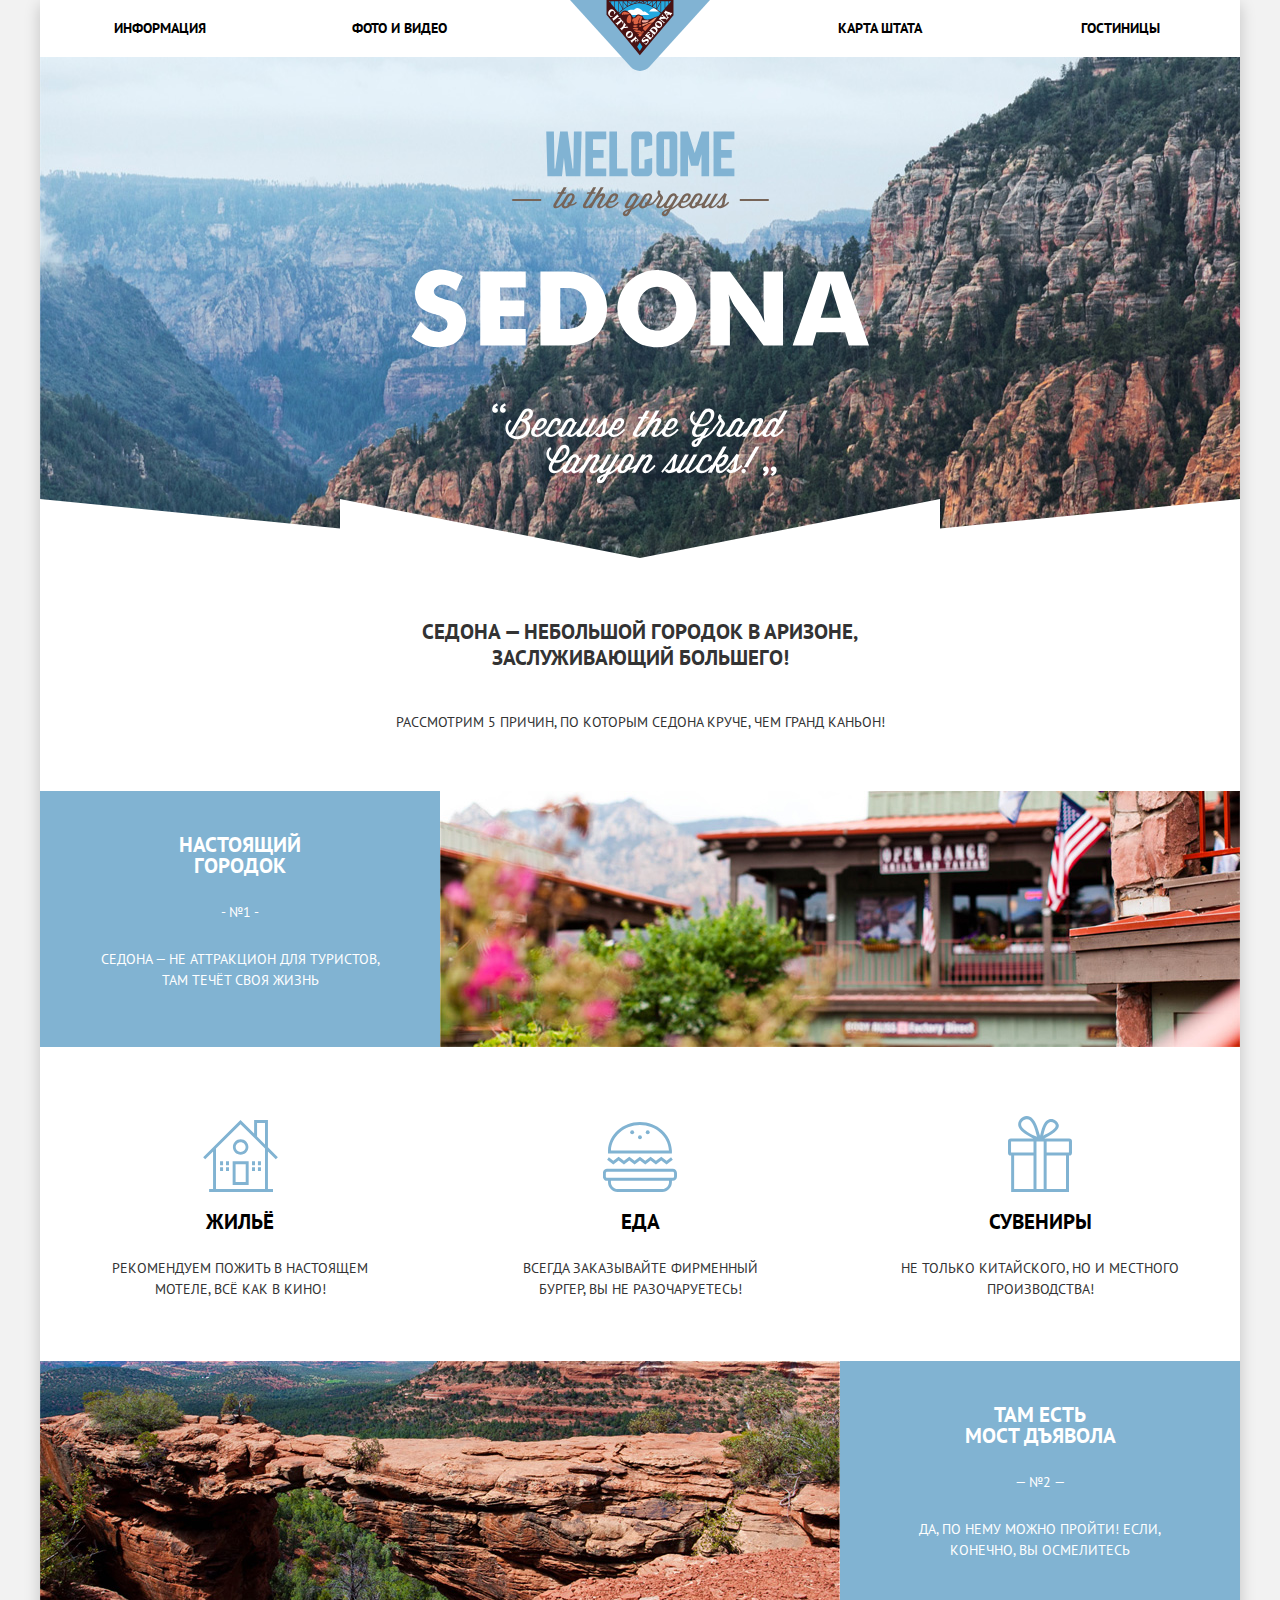
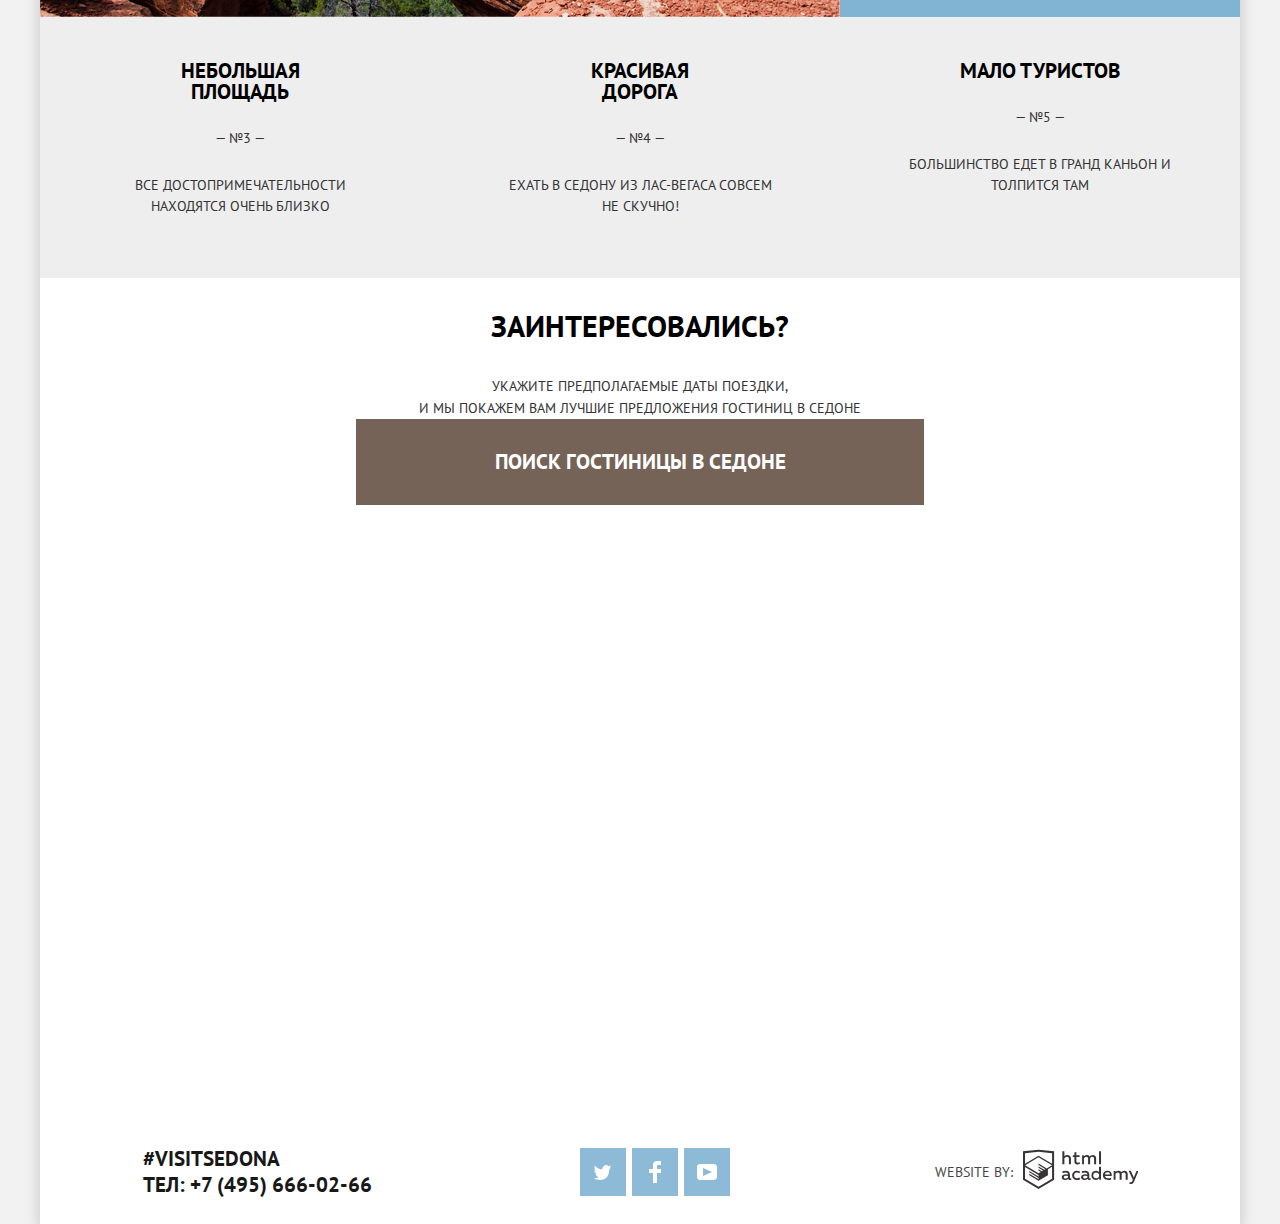
==== commit 1d397915: "картинки из карточек в псевдоэлементы" ====
--- a/index.html
+++ b/index.html
@@ -67,8 +67,8 @@
         </div>
 
         <div class="grid-item">
-          <img src="img/icon-1.svg" alt="пиктограмма домик" width="75" height="72">
-          <p class="bold">жильё</p>
+          <!--<img src="img/icon-1.svg" alt="пиктограмма домик" width="75" height="72">-->
+          <p class="bold photo-card-1">жильё</p>
           <p class="ordinary-text">
             Рекомендуем пожить в настоящем
             мотеле, всё как в кино!
@@ -76,8 +76,8 @@
         </div>
 
         <div class="grid-item">
-          <img src="img/icon-3.svg" alt="пиктограмма бургер" width="74" height="70">
-          <p class="bold">еда</p>
+          <!--<img src="img/icon-3.svg" alt="пиктограмма бургер" width="74" height="70">-->
+          <p class="bold photo-card-2">еда</p>
           <p class="ordinary-text">
             Всегда заказывайте фирменный бургер,
             вы не разочаруетесь!
@@ -85,8 +85,8 @@
         </div>
 
         <div class="grid-item">
-          <img src="img/icon-2.svg" alt="пиктограмма подарок" width="64" height="76">
-          <p class="bold">сувениры</p>
+          <!--<img src="img/icon-2.svg" alt="пиктограмма подарок" width="64" height="76">-->
+          <p class="bold  photo-card-3">сувениры</p>
           <p class="ordinary-text">
             Не только китайского, но и местного
             производства!
--- a/css/style.css
+++ b/css/style.css
@@ -173,6 +173,16 @@
   text-align: center;
   margin-left: auto;
   margin-right: auto;
+}
+
+.inner-grid p{
+  display: inline-block;
+  vertical-align: middle;
+  
+}
+.inner-grid .ordinary-text{
+  margin-bottom: 0px;
+  margin-top: 0px;
 }
 
 .button-brown {
@@ -332,6 +342,7 @@
 
   width: 280px;
   padding: 43px 60px 61px;
+  position: relative;
 
 }
 
@@ -372,6 +383,54 @@
   margin: 0px;
   padding: 0px;
 }
+
+.photo-card-1::before {
+  content: "";
+   position: absolute;
+   z-index: 5;
+   bottom: 169px;
+   right: 50%;
+   margin-right: -37.5px;
+   width: 75px;
+   height: 72px;
+   background-image: url(../img/icon-1.svg);
+   background-repeat: no-repeat;
+}
+
+.photo-card-2::before {
+  content:"";
+   position:absolute;
+   z-index: 5;
+   bottom: 169px;
+   right: 50%;
+   margin-right: -37px;
+   width: 74px;
+   height: 70px;
+   background-image: url(../img/icon-3.svg);
+   background-repeat: no-repeat;
+}
+
+.photo-card-3::before {
+  content:"";
+   position:absolute;
+   z-index:5;
+   bottom: 169px;
+   right: 50%;
+   margin-right: -32px;
+   width: 64px;
+   height: 76px;
+   background-image: url(../img/icon-2.svg);
+   background-repeat: no-repeat;
+}
+.photo-card-1,
+.photo-card-2,
+.photo-card-3 {
+  margin-top: 121px;
+  margin-bottom: 26px;
+  display: inline-block;
+  vertical-align: middle;
+}
+
 
 .big-button-blue {
   width: 458px;
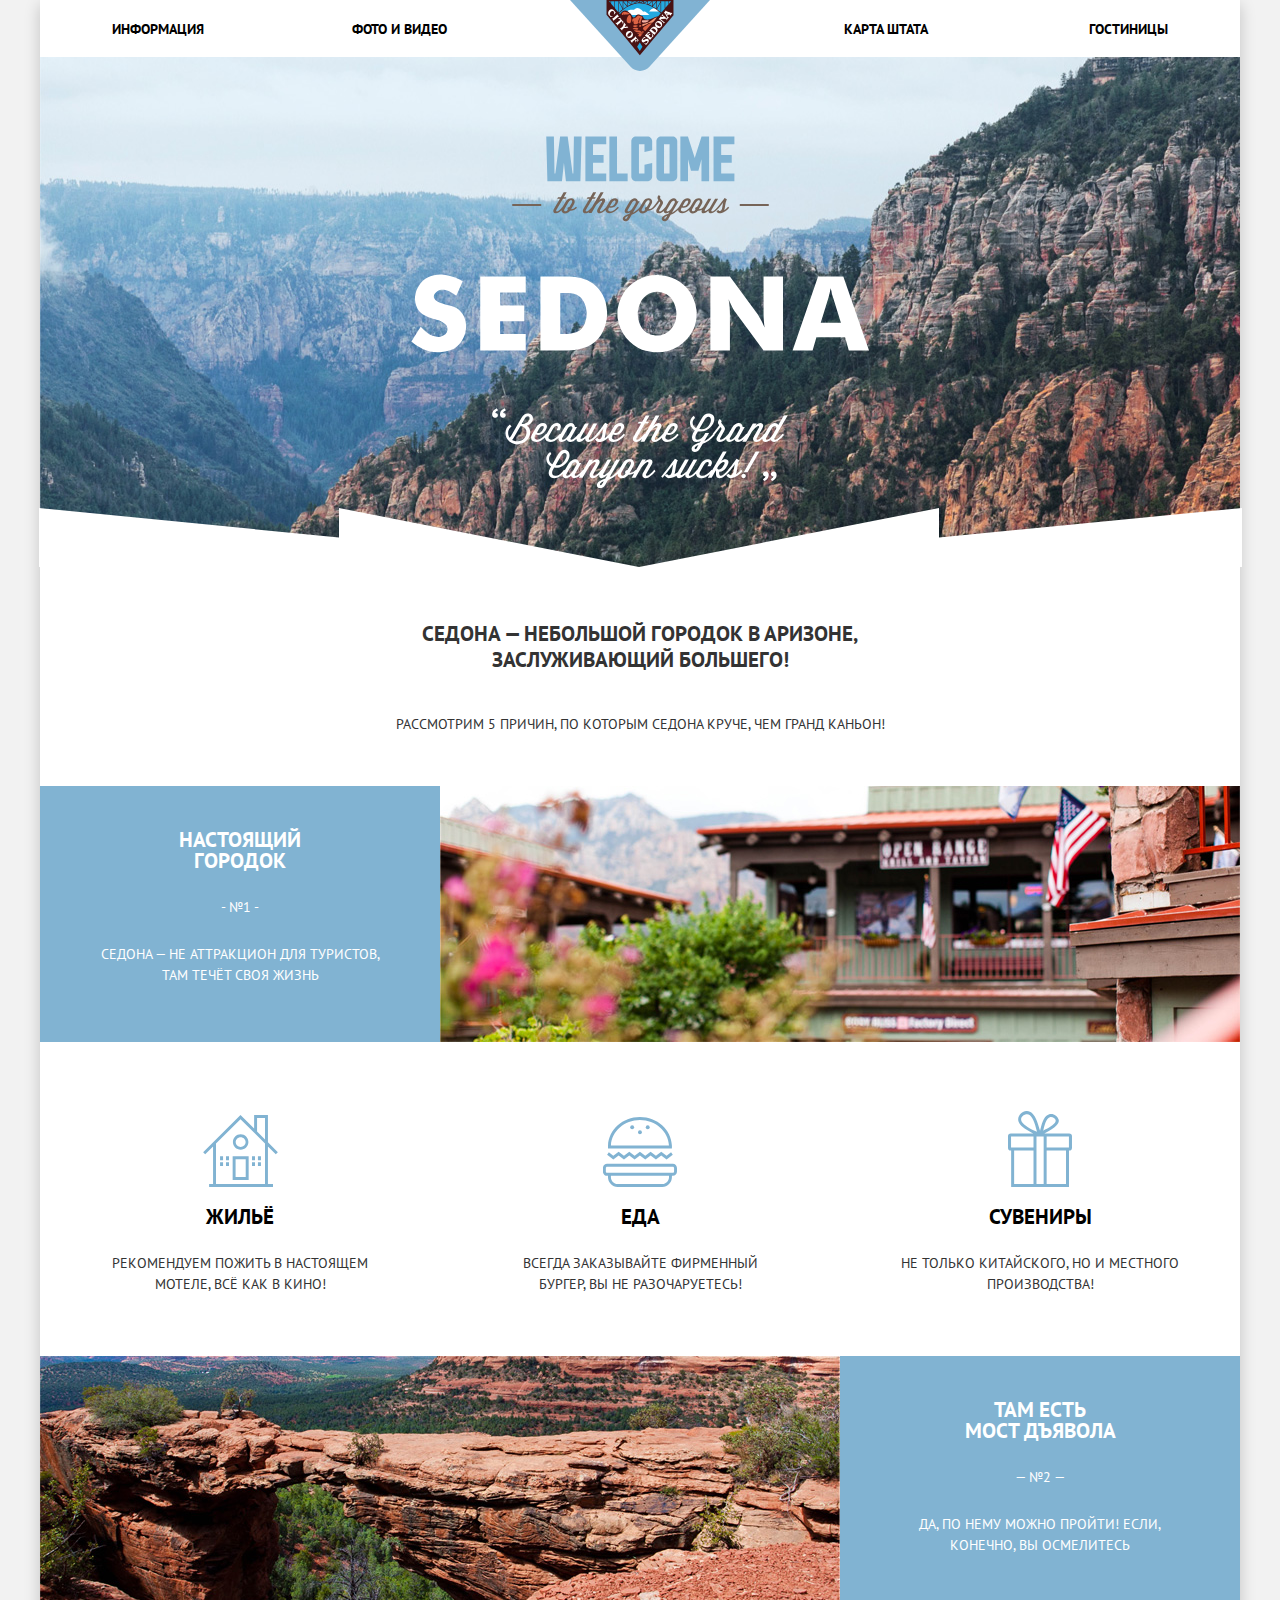
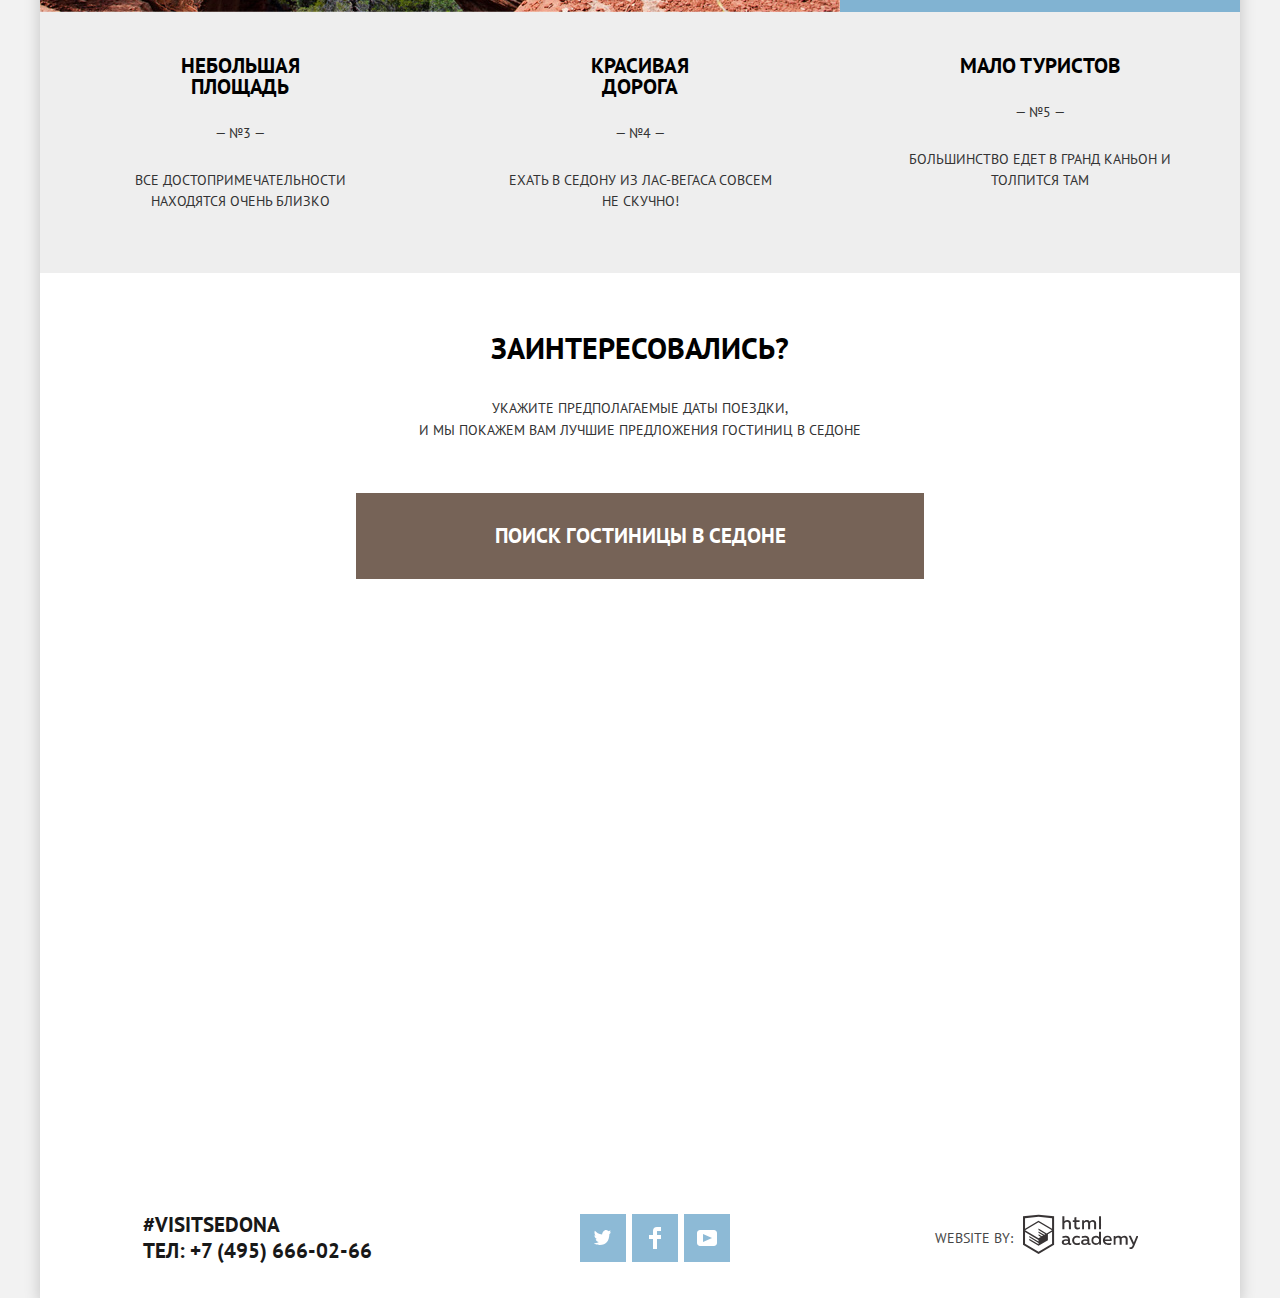
==== commit b079438b: "Закончил правки, согласно замечаниям." ====
--- a/index.html
+++ b/index.html
@@ -14,39 +14,39 @@
     <header class="main-header">
       <nav class="main-navigation" tabindex="1">
         <ul class="site-navigation">
-          <li> <a href="info.html">Информация</a></li>
-          <li> <a href="photo-video.html">Фото и видео</a></li>
+          <li>
+            <a href="info.html">Информация</a>
+          </li>
+          <li>
+            <a href="photo-video.html">Фото и видео</a>
+          </li>
           <li class="main-header-back">
             <!--<img src="img/logo.svg" width="140" height="71" alt="Логотип города Седона">-->
           </li>
-          <li> <a href="map.html">Карта штата</a></li>
-          <li> <a href="hotels.html">Гостиницы</a></li>
+          <li>
+            <a href="map.html">Карта штата</a>
+          </li>
+          <li>
+            <a href="hotels.html">Гостиницы</a>
+          </li>
         </ul>
-
       </nav>
       <img class="main-header-logo" src="img/logo.svg" width="140" height="71" alt="Логотип города Седона">
-
     </header>
-
     <main>
       <section class="lh-26px">
         <div class="welcome-banner">
-
-          <svg xmlns="http://www.w3.org/2000/svg" width="1200" height="59" viewBox="0 0 1200 59">
-            <path fill="#FFFFFF" d="M0 0 V59 H1200 V0 L 900 29.5 V0 L 600 59 L 300 0 V29.5 L 0 0" />
-          </svg>
-
+          <svg xmlns="http://www.w3.org/2000/svg" width="1203" height="59" viewBox="0 0 1203 59">
+            <path fill="#FFFFFF" d="M0 0 V59 H1203 V0 L 900 29.5 V0 L 600 59 L 300 0 V29.5 L 0 0" />
+          </svg>
         </div>
         <div class="declare">
           <h3 class=header-3>Седона — небольшой городок в Аризоне, заслуживающий большего!</h3>
           <p>Рассмотрим 5 причин, по которым Седона круче, чем гранд каньон!</p>
         </div>
       </section>
-
       <section class="inner-grid">
         <h2 class="not-visible">преимущества</h2>
-
-
         <div class="font-white blue-back grid-item">
           <div class="text-card">
             <p class="bold">
@@ -60,110 +60,85 @@
             </div>
           </div>
         </div>
-
-
         <div class="grid-item content-image">
           <img src="img/feature-picture.jpg" alt="город Седона" width="800" height="256px">
         </div>
-
         <div class="grid-item">
           <!--<img src="img/icon-1.svg" alt="пиктограмма домик" width="75" height="72">-->
           <p class="bold photo-card-1">жильё</p>
           <p class="ordinary-text">
-            Рекомендуем пожить в настоящем
-            мотеле, всё как в кино!
+            Рекомендуем пожить в настоящем мотеле, всё как в кино!
           </p>
         </div>
-
         <div class="grid-item">
           <!--<img src="img/icon-3.svg" alt="пиктограмма бургер" width="74" height="70">-->
           <p class="bold photo-card-2">еда</p>
           <p class="ordinary-text">
-            Всегда заказывайте фирменный бургер,
-            вы не разочаруетесь!
+            Всегда заказывайте фирменный бургер, вы не разочаруетесь!
           </p>
         </div>
-
         <div class="grid-item">
           <!--<img src="img/icon-2.svg" alt="пиктограмма подарок" width="64" height="76">-->
           <p class="bold  photo-card-3">сувениры</p>
           <p class="ordinary-text">
-            Не только китайского, но и местного
-            производства!
+            Не только китайского, но и местного производства!
           </p>
         </div>
-
         <div class="grid-item content-image">
           <img src="img/layer-5.jpg" alt="красные скалы Седоны" width="800" height="256px">
-
-        </div>
-
+        </div>
         <div class="font-white blue-back grid-item">
           <div class="text-card">
-
             <div class="bold">там есть</div>
             <div class="bold">мост дъявола</div>
-
-            <div class="ordinary-text">
-
+            <div class="ordinary-text">
               <p class="card-number">— №2 —</p>
               <p>
-                Да, по нему можно пройти! Если, конечно,
-                вы осмелитесь
-              </p>
-            </div>
-          </div>
-        </div>
-
+                Да, по нему можно пройти! Если, конечно, вы осмелитесь
+              </p>
+            </div>
+          </div>
+        </div>
         <div class="grid-item grey-back">
           <div class="text-card">
             <p class="bold">
-              небольшая
-              площадь
+              небольшая площадь
             </p>
             <div class="ordinary-text">
               <p class="card-number">— №3 —</p>
               <p>
-                Все достопримечательности
-                находятся очень близко
-              </p>
-            </div>
-          </div>
-        </div>
-
+                Все достопримечательности находятся очень близко
+              </p>
+            </div>
+          </div>
+        </div>
         <div class="grid-item grey-back">
           <div class="text-card">
             <p class="bold">
-              красивая
-              дорога
+              красивая дорога
             </p>
             <div class="ordinary-text">
               <p class="card-number">— №4 —</p>
               <p>
-                Ехать в Седону из Лас-Вегаса совсем
-                не скучно!
-              </p>
-            </div>
-          </div>
-        </div>
-
+                Ехать в Седону из Лас-Вегаса совсем не скучно!
+              </p>
+            </div>
+          </div>
+        </div>
         <div class="grid-item grey-back">
           <div class="text-card">
             <p class="bold">
-              мало
-              туристов
+              мало туристов
             </p>
             <div class="ordinary-text">
               <p class="card-number">— №5 —</p>
               <p>
-                Большинство едет в гранд каньон
-                и толпится там
+                Большинство едет в гранд каньон и толпится там
               </p>
             </div>
           </div>
         </div>
       </section>
-
       <section class="search">
         <h2 class="not-visible">поиск гостиницы в седоне</h2>
         <p class="pseudo-header">Заинтересовались?</p>
@@ -171,13 +146,10 @@
         <div class="ordinary-text">и мы покажем вам лучшие предложения гостиниц в седоне</div>
         <div class="interactive">
           <button class="button-brown big-button-brown" type="button">поиск гостиницы в седоне</button>
-
-
         </div>
       </section>
       <div class="map">
         <form class="form-decor modal-show" enctype="multipart/form-data">
-
           <div class="input-cover">
             <label for="checkIn">дата заезда: </label>
             <div class="input-field">
@@ -193,7 +165,6 @@
               </a>
             </div>
           </div>
-
           <div class="input-cover">
             <label for="checkOut">дата выезда:</label>
             <div class="input-field">
@@ -209,9 +180,7 @@
               </a>
             </div>
           </div>
-
           <div class="number">
-
             <label for="adults">взрослые:</label>
             <div class="number-cover">
               <div class="number-item">
@@ -228,7 +197,6 @@
                 </button>
               </div>
             </div>
-
             <label for="child">дети:</label>
             <div class="number-cover">
               <div class="number-item">
@@ -246,25 +214,22 @@
               </div>
             </div>
           </div>
-
-
           <button class="button-blue big-button-blue" type="submit" name="search">найти</button>
         </form>
-
         <iframe
           src="https://www.google.com/maps/embed?pb=!1m14!1m12!1m3!1d838905.0602905285!2d-111.99749007907951!3d34.781457733529855!2m3!1f0!2f0!3f0!3m2!1i1024!2i768!4f13.1!5e0!3m2!1sru!2sru!4v1583529763711!5m2!1sru!2sru"
           allowfullscreen="">
         </iframe>
         <!--<img src="img/map.jpg" alt="карта Седоны" width="1200" height="594">-->
-
       </div>
     </main>
     <footer class="semi-transparency main-page">
       <div class="footer-contacts bold lh-26px">
         <div>#visitsedona</div>
-        <div>ТЕЛ: <a class="phone" href="tel:+7(495)666-02-66">+7 (495) 666-02-66</a></div>
+        <div>ТЕЛ:
+          <a class="phone" href="tel:+7(495)666-02-66">+7 (495) 666-02-66</a>
+        </div>
       </div>
-
       <div class="footer-social">
         <a class="social-button twitter" href="https://twitter.com">
           <svg xmlns="http://www.w3.org/2000/svg" xmlns:xlink="http://www.w3.org/1999/xlink" width="17" height="15"
@@ -273,13 +238,11 @@
               d="M10.95.144c1.685-.496 2.984.27 3.577 1.179.673-.231 1.331-.481 2.011-.708a2.345 2.345 0 0 1-.857 1.768c.685.17 1.304-.491 1.304-.491-.169 1-1.006 1.788-1.563 2.024-.231 6.75-3.175 11.217-10.077 11.082h-.446c-.41 0-4.164-.46-4.898-1.887 2.271.196 3.893-.422 4.693-1.177-.96-.3-2.679-.477-2.979-2.95.349.106.564.228 1.19.119C1.705 8.247.374 7.53.448 5.33c.285.328 1.067.536 1.34.472C1.085 5.561-.182 2.442.894.85c1.818 1.854 3.735 3.606 7.152 3.773C8.254 2.33 9.183.793 10.95.144z" />
           </svg>
         </a>
-
         <a class="social-button facebook" href="https://facebook.com">
           <svg xmlns="http://www.w3.org/2000/svg" width="12" height="22" viewBox="0 0 12 22">
             <path fill="#FFF" class="icon" d="M12 4V0H8a4 4 0 0 0-4 4v4H0v4h4v10h4V12h4V8H8V4h4z" />
           </svg>
         </a>
-
         <a class="social-button youtube" href="https://youtube.com">
           <svg xmlns="http://www.w3.org/2000/svg" xmlns:xlink="http://www.w3.org/1999/xlink" width="20" height="16"
             viewBox="0 0 20 16">
@@ -288,7 +251,6 @@
           </svg>
         </a>
       </div>
-
       <p class="footer-copyright">
         <span class="lh-26px">website by:</span>
         <a class="htmla-link" href="https://htmlacademy.ru/intensive/htmlcss">
@@ -299,11 +261,8 @@
         </a>
       </p>
     </footer>
-
   </div>
-
   <script src="./js/script.js"></script>
-
 </body>
 
 </html>
--- a/css/style.css
+++ b/css/style.css
@@ -1,1209 +1,2 @@
-body {
-  margin: 0;
-  padding: 0;
-
-  font-family: "PT Sans", Arial, sans-serif;
-  font-size: 14px;
-  line-height: 21px;
-  font-weight: 400;
-  text-transform: uppercase;
-  text-align: center;
-  color: #333333;
-  background-color: #f2f2f2;
-}
-
-a:hover,
-button:hover {
-  cursor: pointer;
-}
-
-
-a {
-  text-decoration: none;
-}
-
-button {
-  border: none;
-}
-
-.main-container {
-  width: 1200px;
-  box-shadow: 0px 5px 15px 0 rgba(0, 1, 1, 0.2);
-  margin: 0 auto;
-  background-color: #ffffff;
-  position: relative;
-}
-
-.main-navigation {
-  font-size: 14px;
-  font-weight: bold;
-  line-height: 26px;
-  color: #000000;
-  text-align: center;
-}
-
-.header-3 {
-  font-size: 21px;
-  line-height: 26px;
-}
-
-.site-navigation {
-  list-style: none;
-}
-
-.lh-26px {
-  line-height: 26px;
-}
-
-.site-navigation a {
-  color: #000000;
-}
-
-
-.main-navigation a:hover,
-.main-navigation a:focus {
-  color: #81b3d2;
-}
-
-.site-navigation {
-  display: flex;
-
-  flex-direction: row;
-  justify-content: space-between;
-  padding-left: 0px;
-  margin: 0px;
-
-}
-
-.site-navigation li {
-  display: flex;
-  flex-basis: 239px;
-  align-items: center;
-  justify-content: center;
-  padding-top: 15.25px;
-  padding-bottom: 15.25px;
-}
-
-.main-header-logo {
-  /*flex-basis: 244px;
-  display: block;*/
-  position: absolute;
-  top: 0px;
-  left: 50%;
-  margin-left: -70px;
-
-
-  z-index: 5;
-}
-
-.main-header-back {
-  width: 244px;
-}
-
-.main-navigation {
-  position: relative;
-}
-
-.site-navigation a.active {
-  color: #766357;
-}
-
-.blue-back,
-.button-blue {
-  background-color: #81b3d2;
-}
-
-.main-navigation a:active {
-  color: rgba(0, 0, 0, 0.3);
-}
-
-.button-blue:hover,
-.button-blue:focus,
-.footer-social a:hover,
-.footer-social a:focus {
-  background-color: #669ec0;
-}
-
-.footer-social a:active,
-.button-blue:active {
-  background-color: #5496bd;
-  color: rgba(255, 255, 255, 0.3);
-
-}
-
-.white-text {
-  color: #ffffff;
-  font-size: 14px;
-  text-transform: uppercase;
-}
-
-.blue-back .bold {
-  font-size: 21px;
-  color: #ffffff;
-}
-
-.blue-back {
-  color: #ffffff;
-
-}
-
-.declare h3 {
-  width: 445px;
-  text-align: center;
-  margin: 61px auto 38px auto;
-}
-
-.declare p {
-  margin: 0 auto 56px auto;
-}
-
-.inner-grid {
-  display: flex;
-  flex-direction: row;
-  flex-wrap: wrap;
-  width: 1200px;
-  margin: 0 auto;
-
-}
-
-.inner-grid .bold {
-  display: block;
-
-  width: 160px;
-  text-align: center;
-  margin-left: auto;
-  margin-right: auto;
-}
-
-.inner-grid p{
-  display: inline-block;
-  vertical-align: middle;
-  
-}
-.inner-grid .ordinary-text{
-  margin-bottom: 0px;
-  margin-top: 0px;
-}
-
-.button-brown {
-
-  background-color: #766357;
-}
-
-.big-button-brown {
-  width: 568px;
-  height: 86px;
-  color: #ffffff;
-  font-size: 21px;
-  line-height: 26px;
-  font-weight: 700;
-  text-transform: uppercase;
-}
-
-.small-button-brown,
-.small-button-blue {
-  width: 142px;
-  height: 27px;
-  color: #ffffff;
-  text-transform: uppercase;
-  font-weight: 700;
-}
-
-.button-brown:hover {
-  background-color: #604e43;
-}
-
-.button-brown:active {
-  background-color: #503e33;
-  color: rgba(255, 255, 255, 0.3);
-}
-
-
-.welcome-banner {
-  text-align: center;
-  width: 100%;
-  padding: 250.5px 0;
-  background-color: #5496bd;
-  background-image: url(../img/welcome.svg), url(../img/background-photo.jpg);
-  background-size: 459px 353px, cover;
-  background-position: center, center 30%;
-  position: relative;
-  background-repeat: no-repeat, no-repeat;
-}
-
-.welcome-banner svg {
-  width: 100%;
-  position: absolute;
-  bottom: 0px;
-  left: 0px;
-
-}
-
-.bold {
-  color: #000000;
-  font-size: 21px;
-  text-transform: uppercase;
-  font-weight: bold;
-}
-
-.grey-back {
-  background-color: #eeeeee;
-}
-
-.white-back {
-  background-color: #ffffff;
-}
-
-.input-back-wide {
-  width: 346px;
-  height: 38px;
-  background-color: #f2f2f2;
-
-}
-
-.form-decor {
-  box-shadow: 0px 7px 15px 0 rgba(0, 1, 1, 0.15);
-  line-height: 26px;
-  font-weight: 700;
-  color: #000000;
-}
-
-.modal-show {
-  display: inline-block;
-  animation: bounce 0.6s;
-  vertical-align: middle;
-}
-
-.visually-hidden {
-  display: none;
-}
-
-@keyframes bounce {
-  0% {
-    transform: translateY(0px);
-    animation-timing-function: ease-out;
-  }
-
-  20% {
-    transform: translateY(10px);
-    animation-timing-function: ease-out;
-  }
-
-  40% {
-    transform: translateY(20px);
-    animation-timing-function: ease-out;
-  }
-
-  60% {
-    transform: translateY(30px);
-    animation-timing-function: ease-in;
-  }
-
-
-  80% {
-    transform: translateY(-10px);
-    animation-timing-function: ease-in;
-  }
-
-  100% {
-    transform: translateY(0);
-    animation-timing-function: ease-in;
-  }
-}
-
-@keyframes shake {
-
-  0%,
-  100% {
-    transform: translateX(0);
-  }
-
-  10%,
-  30%,
-  50%,
-  70%,
-  90% {
-    transform: translateX(-10px);
-  }
-
-  20%,
-  40%,
-  60%,
-  80% {
-    transform: translateX(10px);
-  }
-}
-
-.modal-error {
-  animation: shake 0.6s;
-}
-
-.grid-item {
-
-  width: 280px;
-  padding: 43px 60px 61px;
-  position: relative;
-
-}
-
-.text-card {
-  width: 280px;
-  text-align: center;
-}
-
-.text-card p {
-  margin: 0px;
-}
-
-.text-card .bold {
-  margin-top: 0px;
-  margin-bottom: auto;
-}
-
-.text-card div {
-  margin-bottom: 0;
-}
-
-.text-card .card-number {
-  margin: 26px 0px;
-}
-
-.blue-back.grid-item {
-  padding-top: 43px;
-  padding-right: 60px;
-  padding-left: 60px;
-  ;
-  padding-bottom: 55px;
-
-}
-
-.content-image {
-  width: 800px;
-  display: flex;
-  margin: 0px;
-  padding: 0px;
-}
-
-.photo-card-1::before {
-  content: "";
-   position: absolute;
-   z-index: 5;
-   bottom: 169px;
-   right: 50%;
-   margin-right: -37.5px;
-   width: 75px;
-   height: 72px;
-   background-image: url(../img/icon-1.svg);
-   background-repeat: no-repeat;
-}
-
-.photo-card-2::before {
-  content:"";
-   position:absolute;
-   z-index: 5;
-   bottom: 169px;
-   right: 50%;
-   margin-right: -37px;
-   width: 74px;
-   height: 70px;
-   background-image: url(../img/icon-3.svg);
-   background-repeat: no-repeat;
-}
-
-.photo-card-3::before {
-  content:"";
-   position:absolute;
-   z-index:5;
-   bottom: 169px;
-   right: 50%;
-   margin-right: -32px;
-   width: 64px;
-   height: 76px;
-   background-image: url(../img/icon-2.svg);
-   background-repeat: no-repeat;
-}
-.photo-card-1,
-.photo-card-2,
-.photo-card-3 {
-  margin-top: 121px;
-  margin-bottom: 26px;
-  display: inline-block;
-  vertical-align: middle;
-}
-
-
-.big-button-blue {
-  width: 458px;
-  height: 58px;
-  color: #ffffff;
-  font-size: 21px;
-  line-height: 26px;
-  font-weight: 700;
-  text-transform: uppercase;
-}
-
-.small-button-blue {
-  width: 110px;
-  height: 27px;
-}
-
-.not-visible {
-  display: none;
-}
-
-.pseudo-header {
-  font-size: 30px;
-  font-weight: bold;
-  line-height: 36px;
-  color: #000000;
-
-}
-
-.pseudo-header+.ordinary-text {
-  line-height: 24px;
-}
-
-
-
-.interactive {
-  text-align: center;
-
-}
-
-.map {
-  position: relative;
-}
-
-.map iframe {
-  width: 100%;
-  height: 713px;
-  border: 0px;
-}
-
-/*Форма на главной странице*/
-
-.map form {
-  padding: 55px;
-  width: 458px;
-  position: absolute;
-  z-index: 15;
-  background-color: #ffffff;
-  box-shadow: 0px 7px 15px 0 rgba(0, 1, 1, 0.15);
-  margin: auto;
-  top: 0;
-  left: 0;
-  right: 0;
-}
-
-.form-decor input {
-  color: #000000;
-  background-color: #f2f2f2;
-  font-size: 14px;
-  font-weight: 700;
-  text-transform: uppercase;
-  width: 346px;
-  box-sizing: border-box;
-  padding-left: 13px;
-  padding-top: 12px;
-  padding-bottom: 10px;
-  outline: none;
-  border: none;
-}
-
-.form-decor input::-webkit-input-placeholder {
-  color: #000000;
-}
-
-.number input {
-  width: 38px;
-  height: 38px;
-
-  text-align: center;
-  margin: 0px;
-  padding: 0px;
-
-}
-
-.filter-range input::-webkit-inner-spin-button,
-.filter-range input::-webkit-outer-spin-button,
-.number input::-webkit-inner-spin-button,
-.number input::-webkit-outer-spin-button {
-  -webkit-appearance: none;
-  margin: 0;
-}
-
-.filter-range input,
-.filter-range input,
-.number input,
-.number input {
-  -moz-appearance: textfield;
-}
-
-.number button {
-  width: 38px;
-  background-color: #f2f2f2;
-  border: none;
-  margin: 0px;
-  padding: 11px 0;
-}
-
-.number button:hover path {
-  fill: #000000;
-}
-
-.number button:active path {
-  fill: #81b3d2;
-  outline: none;
-}
-
-.number-item {
-  width: 114px;
-  display: flex;
-  outline: none;
-  align-items: center;
-  justify-content: center;
-  flex-direction: row;
-
-}
-
-.number-cover {
-  display: inline-block;
-  vertical-align: middle;
-}
-
-.number {
-  display: flex;
-  justify-content: space-between;
-  margin-bottom: 54px;
-  align-items: baseline;
-}
-
-.input-cover {
-  display: flex;
-  flex-direction: row;
-  justify-content: space-between;
-  align-items: baseline;
-  margin-bottom: 29px;
-  position: relative;
-}
-
-.input-field {
-  display: flex;
-  flex-direction: row;
-  justify-content: space-between;
-  align-items: center;
-  width: 346px;
-  border: none;
-  vertical-align: middle;
-}
-
-.input-field a {
-
-  position: absolute;
-  z-index: 6;
-  right: 9px;
-  top: 8px;
-  display: flex;
-
-}
-
-.input-field svg {
-  fill: #cacaca;
-}
-
-.input-field a:hover svg {
-  fill: black;
-}
-
-.input-field a:active svg {
-  fill: #81b3d2;
-}
-
-input[type="text"]:hover.input-back {
-  background-color: #ebebeb;
-  border: none;
-}
-
-input[type="text"]:focus.input-back {
-  background-color: #ffffff;
-  outline: solid 2px #e5e5e5;
-  border: none;
-}
-
-
-/*Форма на странице hotels.html*/
-.sortby {
-  display: flex;
-  flex-direction: row;
-  justify-content: space-around;
-  padding-left: 72px;
-  margin-right: 72px;
-  align-items: center;
-  font-size: 12px;
-  line-height: 18px;
-}
-
-.sortby li,
-.catalog li {
-  list-style: none;
-}
-
-.sortby li {
-  display: inline-block;
-  margin-left: 33px;
-  text-align: start;
-  vertical-align: baseline;
-
-}
-
-.sortby ul {
-  text-align: start;
-  padding-left: 0px;
-}
-
-.sortby span {
-  margin-left: 49px;
-}
-
-/*для IE*/
-.sortby a,
-.sortby a:visited {
-  color: rgba(0, 0, 0, 0.3);
-  text-decoration: none;
-  border-bottom: 1px dashed #81b3d2;
-}
-
-.arrow a {
-  text-decoration: none;
-  border-bottom: none;
-}
-
-.sortby a:hover,
-.sortby a:focus {
-  color: #81b3d2;
-}
-
-.sortby a:focus {
-  text-decoration: none;
-  border-bottom: none;
-  outline: none;
-}
-
-.sortby a:active {
-  color: #000000;
-  text-decoration: none;
-  border-bottom: none;
-}
-
-.arrow {
-  text-align: end;
-  margin-left: auto;
-
-}
-
-.arrow-up,
-.arrow-down {
-  fill: #cacaca;
-}
-
-.arrow-up:hover,
-.arrow-down:hover,
-.arrow-up:focus,
-.arrow-down:focus {
-  fill: #231F20;
-}
-
-.arrow-up:active,
-.arrow-down:active {
-  fill: #81b3d2;
-}
-
-.arrow .rotate {
-  transform: rotate(180deg);
-  margin-left: 12px;
-}
-
-.catalog-item {
-  padding: 30px 73px 30px 72px;
-}
-
-.catalog-item .hotel-name,
-.description .phone,
-.description .phone:visited {
-  color: #000000;
-  text-decoration: none;
-}
-
-.catalog-item-image {
-  margin: 0px;
-}
-
-.description {
-  display: flex;
-  align-items: flex-start;
-  justify-content: flex-start;
-  flex-wrap: wrap;
-  width: 258px;
-  margin-top: 0px;
-  margin-left: 30px;
-}
-
-.description a {
-  margin-bottom: 0px;
-  display: inline-block;
-  vertical-align: top;
-
-}
-
-.description .phone:hover,
-.description .arrow-up:focus,
-.footer-contacts a:hover {
-  color: #81b3d2;
-}
-
-.description a:active,
-.footer-contacts a:active {
-  color: rgba(0, 0, 0, 0.3);
-}
-
-.description .pseudo-button{
-  height: auto;
-  padding-top: 3px;
-  padding-bottom: 3px; 
-}
-
-.description .pseudo-button:active{
-  color: rgba(255, 255, 255, 0.3);
-}
-
-.footer-contacts a {
-  color: #000000;
-}
-
-.description h3 {
-  margin: 0px;
-}
-
-.description .ordinary-text {
-  display: inline-block;
-  vertical-align: middle;
-  margin-right: 0px;
-  margin-top: 0px;
-
-}
-
-.rating {
-  text-align: end;
-  width: 110px;
-  display: flex;
-  flex-direction: column;
-  align-items: flex-end;
-  justify-content: flex-start;
-  margin-left: auto;
-}
-
-.rating div {}
-
-.column {
-  display: flex;
-  flex-direction: column;
-  align-items: flex-start;
-  justify-content: flex-start;
-}
-
-.column:first-child {
-  margin-right: 6px;
-}
-
-.column button {
-  padding: 0px;
-}
-
-.table {
-  display: flex;
-  width: 180px;
-  flex-direction: row;
-  align-items: flex-start;
-  justify-content: flex-start;
-}
-
-.catalog ul {
-  padding-left: 0px;
-}
-
-.catalog li {
-  display: flex;
-  flex-direction: row;
-  flex-wrap: wrap;
-  border-top: 1px solid #f2f2f2;
-}
-
-.catalog li:last-child {
-  border-bottom: 1px solid #f2f2f2;
-}
-
-.rating-back {
-  width: 110px;
-  background-color: #f2f2f2;
-  color: #666666;
-  font-weight: 400;
-  padding-top: 3px;
-  padding-bottom: 3px;
-  vertical-align: middle;
-  text-align: center;
-  margin-top: 45.25px;
-  margin-bottom: 0px;
-}
-
-.semi-transparency {
-  display: flex;
-  justify-content: space-around;
-  align-items: center;
-  opacity: 0.9;
-  z-index: 5;
-  background-color: #ffffff;
-  padding-top: 14px;
-  padding-bottom: 14px;
-  width: 100%;
-}
-
-.main-page {
-  position: absolute;
-  bottom: 0px;
-
-}
-
-.footer-social {
-  display: flex;
-  width: 150px;
-
-  flex-direction: row;
-  flex-wrap: nowrap;
-
-}
-
-.footer-social a {
-  width: 46px;
-  height: 48px;
-  background-color: #81b3d2;
-  display: flex;
-  flex-direction: row;
-  flex-wrap: nowrap;
-  justify-content: center;
-  align-items: center;
-  margin-right: 6px;
-}
-
-.footer-social a:nth-child(3) {
-  margin-right: 0px;
-}
-
-
-.footer-social a:active .icon {
-  fill: rgba(255, 255, 255, 0.3);
-}
-
-.footer-contacts {
-  text-align: center;
-  text-decoration: none;
-  /*в Edge всё равно подчёркивает телефон, как ссылку и выделяет синим */
-  display: flex;
-  flex-wrap: wrap;
-  width: 232px;
-}
-
-.footer-copyright {
-  display: flex;
-  align-items: center;
-}
-
-.footer-copyright span {
-  margin-right: 10px;
-}
-
-.htmla-cprght {
-  fill: #231f20;
-}
-
-.htmla-link:hover .htmla-cprght,
-.htmla-link:focus .htmla-cprght {
-  fill: #81b3d2;
-}
-
-.htmla-link:active .htmla-cprght {
-  fill: #bdbbbc;
-}
-
-.filter {
-  background-image: url(../img/filter-background.jpg);
-  background-color: #5496bd;
-  background-repeat: no-repeat;
-  background-size: cover;
-  background-position: center;
-  vertical-align: top;
-  padding: 31px 72px 35px 72px;
-  display: flex;
-  flex-wrap: wrap;
-}
-
-.filter legend {
-  line-height: 21px;
-  font-size: 16px;
-  font-weight: 700;
-
-}
-
-
-.filter fieldset {
-  border: none;
-  text-align: left;
-  vertical-align: top;
-  padding: 0px;
-  margin: 0 0;
-  width: 139px;
-  display: flex;
-  flex-direction: column;
-  flex-wrap: wrap;
-}
-
-.filter button {
-  background-color: transparent;
-  border-radius: 3px;
-  margin: 0 auto;
-
-
-}
-
-input[type="checkbox"] {
-  display: none;
-}
-
-
-.filter input[type="checkbox"]~span {
-  display: inline-block;
-  width: 27px;
-  height: 23px;
-  vertical-align: bottom;
-  background-image: url(../img/checkbox-off.png);
-  background-repeat: no-repeat;
-}
-
-.filter input[type="checkbox"]:checked~span {
-
-  background-image: url(../img/checkbox-on.png);
-
-}
-
-.filter input[type="checkbox"]:disabled~span {
-
-  background-image: url(../img/checkbox-off-3.png);
-
-}
-
-.filter input[type="checkbox"]:checked:disabled~span {
-
-  background-image: url(../img/checkbox-on-2.png);
-
-}
-
-.filter-range {
-  width: 330px;
-  margin-top: 0px;
-  margin-left: auto;
-  margin-right: 0px;
-
-  color: #ffffff;
-  text-transform: uppercase;
-  position: absolute;
-  right: 72px;
-}
-
-.filter-range-title {
-  margin-bottom: 13px;
-
-  font-weight: 600;
-  font-size: 16px;
-  line-height: 21px;
-}
-
-.price-controls {
-  position: relative;
-
-  height: 36px;
-  margin-bottom: 20px;
-
-  font-size: 0;
-
-  border: 2px solid #ffffff;
-  border-radius: 2px;
-}
-
-.price-controls::after {
-  content: "";
-  position: absolute;
-  top: 50%;
-  left: 50%;
-
-  width: 2px;
-  height: 22px;
-
-  background: #ffffff;
-  transform: translate(-50%, -50%);
-}
-
-.price-controls label {
-  display: inline-block;
-
-  font-size: 14px;
-  line-height: 38px;
-  vertical-align: top;
-
-  cursor: pointer;
-}
-
-.price-controls .min-price,
-.price-controls .max-price {
-  width: 90px;
-  padding-left: 65px;
-}
-
-.price-controls input {
-  width: 50px;
-  margin: 0;
-
-  color: inherit;
-  font: inherit;
-
-  background: none;
-  border: none;
-}
-
-.range-controls {
-  position: relative;
-
-  margin-bottom: 32px;
-}
-
-.range-controls .scale {
-  height: 2px;
-
-  background: rgba(255, 255, 255, 0.3);
-}
-
-.range-controls .bar {
-  width: 80%;
-  height: 2px;
-
-  background: #ffffff;
-}
-
-.range-toggle {
-  position: absolute;
-  top: -9px;
-
-  width: 4px;
-  height: 4px;
-
-  background: #ababab;
-  border: 8px solid #ffffff;
-  border-radius: 50%;
-  box-shadow: 0 2px 1px 0 rgba(0, 1, 1, 0.2);
-  cursor: pointer;
-}
-
-.range-toggle:hover {
-  background: #1c4f80;
-}
-
-.range-toggle-min {
-  left: 0;
-}
-
-.range-toggle-max {
-  left: 80%;
-}
-
-.btn-transparent {
-  display: block;
-  margin: 0 auto;
-  padding: 6px 35px;
-
-  font-size: 14px;
-  line-height: 20px;
-  color: #ffffff;
-  text-transform: uppercase;
-
-  background: transparent;
-  border: 2px solid #ffffff;
-  border-radius: 2px;
-  cursor: pointer;
-}
-
-.btn-transparent:hover {
-  color: #000000;
-
-  background: #ffffff;
-}
-
-.filter fieldset:nth-child(1) label,
-.filter fieldset:nth-child(2) label {
-  margin-bottom: 22px;
-}
-
-.filter fieldset:nth-child(1) legend,
-.filter fieldset:nth-child(2) legend {
-  margin-bottom: 28px;
-}
-
-.filter fieldset:nth-child(1) label:last-child,
-.filter fieldset:nth-child(2) label:last-child {
-  margin-bottom: 0px;
-}
-
-.filter fieldset:nth-child(1) {
-  margin-right: 147px;
-}
-
-.edge label {
-  display: inline-block;
-  vertical-align: baseline;
-}
-
-
-.form-button {
-  width: 133px;
-  height: 32px;
-}
-
-
-.four-stars {
-  display: inline-block;
-  width: 87px;
-  height: 17px;
-  background-image: url(../img/star.svg);
-  background-repeat: space no-repeat;
-  background-size: 18px 17px;
-  vertical-align: middle;
-}
-
-.three-stars {
-  display: inline-block;
-  vertical-align: middle;
-  width: 64px;
-  height: 17px;
-  background-image: url(../img/star.svg);
-  background-repeat: space no-repeat;
-  background-size: 18px 17px;
-}
-
-.two-stars {
-  display: inline-block;
-  vertical-align: middle;
-  width: 41px;
-  height: 17px;
-  background-image: url(../img/star.svg);
-  background-repeat: space no-repeat;
-  background-size: 18px 17px;
-}
-
+@keyframes bounce{0%{transform:translateY(0);animation-timing-function:ease-out}20%{transform:translateY(10px);animation-timing-function:ease-out}40%{transform:translateY(20px);animation-timing-function:ease-out}60%{transform:translateY(30px);animation-timing-function:ease-in}80%{transform:translateY(-10px);animation-timing-function:ease-in}to{transform:translateY(0);animation-timing-function:ease-in}}@keyframes shake{0%,to{transform:translateX(0)}10%,30%,50%,70%,90%{transform:translateX(-10px)}20%,40%,60%,80%{transform:translateX(10px)}}body{margin:0;padding:0;font-family:"PT Sans",Arial,sans-serif;line-height:21px;font-weight:400;text-transform:uppercase;color:#333;background-color:#f2f2f2}a:hover,button:hover{cursor:pointer}a{text-decoration:none}button{border:0}.main-container{width:1200px;box-shadow:0 5px 15px 0 rgba(0,1,1,.2);margin:0 auto;background-color:#fff;position:relative}.main-navigation,body{font-size:14px;text-align:center}.main-navigation{font-weight:700;line-height:26px;color:#000}.header-3{font-size:21px;line-height:26px}.site-navigation{list-style:none}.lh-26px{line-height:26px}.site-navigation a{color:#000}.main-navigation a:focus,.main-navigation a:hover{color:#81b3d2}.site-navigation{display:flex;flex-direction:row;justify-content:space-between;padding-left:0;margin:0}.site-navigation li{display:flex;width:239px;padding-top:15.5px;padding-bottom:15.5px}.site-navigation li:nth-child(1),.site-navigation li:nth-child(2){justify-content:flex-start}.site-navigation li:nth-child(1) a,.site-navigation li:nth-child(2) a{margin-left:72px}.site-navigation li:nth-child(4),.site-navigation li:nth-child(5){justify-content:flex-end}.site-navigation li:nth-child(4) a,.site-navigation li:nth-child(5) a{margin-right:72px}.main-header-logo{position:absolute;top:0;left:50%;margin-left:-70px;z-index:5}.main-header-back{width:244px}.main-navigation{position:relative}.site-navigation a.active{color:#766357}.blue-back,.button-blue{background-color:#81b3d2}.main-navigation a:active{color:rgba(0,0,0,.3)}.button-blue:focus,.button-blue:hover,.footer-social a:focus,.footer-social a:hover{background-color:#669ec0}.button-blue:active,.footer-social a:active{background-color:#5496bd;color:rgba(255,255,255,.3)}.white-text{color:#fff;font-size:14px;text-transform:uppercase}.blue-back .bold{font-size:21px;color:#fff}.blue-back{color:#fff}.declare{padding:54px 0 49px}.declare h3{width:445px;text-align:center;margin:0 auto 38px}.declare p,.inner-grid{margin:0 auto}.inner-grid{display:flex;flex-direction:row;flex-wrap:wrap;width:1200px}.inner-grid .bold{display:block;width:160px;text-align:center;margin-left:auto;margin-right:auto}.inner-grid p{display:inline-block;vertical-align:middle}.inner-grid .ordinary-text{margin-bottom:0;margin-top:0}.button-brown{background-color:#766357}.big-button-brown{width:568px;height:86px;color:#fff;font-size:21px;line-height:26px;font-weight:700;text-transform:uppercase;position:relative;bottom:0}.small-button-brown{width:142px;height:27px}.small-button-blue,.small-button-brown{color:#fff;text-transform:uppercase;font-weight:700}.button-brown:hover{background-color:#604e43}.button-brown:active{background-color:#503e33;color:rgba(255,255,255,.3)}.welcome-banner{text-align:center;width:100%;padding:255px 0;background-color:#5496bd;background-image:url(../img/welcome.svg),url(../img/background-photo.jpg);background-size:459px 353px,cover;background-position:center,center 28%;position:relative;background-repeat:no-repeat,no-repeat}.welcome-banner svg{width:100.25%;position:absolute;bottom:0;left:-1.5px}.bold{color:#000;font-size:21px;text-transform:uppercase;font-weight:700}.grey-back{background-color:#eee}.white-back{background-color:#fff}.input-back-wide{width:346px;height:38px;background-color:#f2f2f2}.form-decor,.map form{box-shadow:0 7px 15px 0 rgba(0,1,1,.15)}.form-decor{line-height:26px;font-weight:700;color:#000}.modal-show{display:inline-block;animation:bounce .6s;vertical-align:middle}.visually-hidden{display:none}.modal-error{animation:shake .6s}.grid-item{width:280px;padding:43px 60px 61px;position:relative}.text-card{width:280px;text-align:center}.text-card p{margin:0}.text-card .bold{margin-top:0;margin-bottom:auto}.text-card div{margin-bottom:0}.text-card .card-number{margin:26px 0}.blue-back.grid-item{padding:43px 60px 55px}.content-image{width:800px;display:flex;margin:0;padding:0}.photo-card-1::before,.photo-card-2::before,.photo-card-3::before{content:"";position:absolute;z-index:5;bottom:169px;right:50%;margin-right:-37.5px;width:75px;height:72px;background-image:url(../img/icon-1.svg);background-repeat:no-repeat}.photo-card-2::before,.photo-card-3::before{margin-right:-37px;width:74px;height:70px;background-image:url(../img/icon-3.svg)}.photo-card-3::before{margin-right:-32px;width:64px;height:76px;background-image:url(../img/icon-2.svg)}.photo-card-1,.photo-card-2,.photo-card-3{margin-top:121px;margin-bottom:26px;display:inline-block;vertical-align:middle}.big-button-blue,.form-decor input{font-weight:700;text-transform:uppercase}.big-button-blue{width:458px;height:58px;color:#fff;font-size:21px;line-height:26px}.small-button-blue{width:110px;height:27px}.not-visible{display:none}.pseudo-header{font-size:30px;font-weight:700;line-height:36px;color:#000;margin:57px auto 30px}.pseudo-header+.ordinary-text{line-height:24px}.interactive{text-align:center;margin-top:52px}.map{position:relative}.map iframe{width:100%;height:713px;border:0}.map form{padding:55px;width:458px;position:absolute;z-index:15;background-color:#fff;margin:auto;top:0;left:0;right:0}.form-decor input{color:#000;background-color:#f2f2f2;font-size:14px;width:346px;box-sizing:border-box;padding-left:13px;padding-top:12px;padding-bottom:10px;outline:0;border:0}.form-decor input::-webkit-input-placeholder{color:#000}.number input{width:38px;height:38px;text-align:center;margin:0;padding:0}.filter-range input::-webkit-inner-spin-button,.filter-range input::-webkit-outer-spin-button,.number input::-webkit-inner-spin-button,.number input::-webkit-outer-spin-button{-webkit-appearance:none;margin:0}.filter-range input,.number input{-moz-appearance:textfield}.number button{width:38px;background-color:#f2f2f2;border:0;margin:0;padding:11.5px 0}.input-field a:hover svg,.number button:hover path{fill:#000}.number button:active path{fill:#81b3d2;outline:0}.number-item{width:114px;display:flex;outline:0;align-items:center;justify-content:center;flex-direction:row}.number-cover{display:inline-block;vertical-align:middle}.input-cover,.input-field,.number{display:flex;justify-content:space-between}.number{margin-bottom:54px;align-items:baseline}.input-cover,.input-field{flex-direction:row}.input-cover{align-items:baseline;margin-bottom:29px;position:relative}.input-field{align-items:center;width:346px;border:0;vertical-align:middle}.input-field a{position:absolute;z-index:6;right:9px;top:8px;display:flex}.input-field svg{fill:#cacaca}.input-field a:active svg{fill:#81b3d2}input[type=text]:hover.input-back{background-color:#ebebeb;border:0}input[type=text]:focus.input-back{background-color:#fff;outline:solid 2px #e5e5e5;border:0}.sortby{display:flex;flex-direction:row;justify-content:space-around;padding-left:72px;margin-right:72px;align-items:center;font-size:12px;line-height:18px}.catalog li,.sortby li{list-style:none}.sortby li{display:inline-block;margin-left:33px;text-align:start;vertical-align:baseline}.sortby ul{text-align:start;padding-left:0}.sortby span{margin-left:49px}.sortby a,.sortby a:visited{color:rgba(0,0,0,.3);text-decoration:none;border-bottom:1px dashed #81b3d2}.arrow a{text-decoration:none;border-bottom:none}.sortby a:focus,.sortby a:hover{color:#81b3d2}.sortby a:focus{text-decoration:none;border-bottom:none;outline:0}.sortby a:active{color:#000;text-decoration:none;border-bottom:none}.arrow{text-align:end;margin-left:auto}.arrow-down,.arrow-up{fill:#cacaca}.arrow-down:focus,.arrow-down:hover,.arrow-up:focus,.arrow-up:hover{fill:#231f20}.arrow-down:active,.arrow-up:active{fill:#81b3d2}.arrow .rotate{transform:rotate(180deg);margin-left:12px}.catalog-item{padding:30px 73px 30px 72px}.catalog-item .hotel-name,.description .phone,.description .phone:visited{color:#000;text-decoration:none}.catalog-item-image,.description h3{margin:0}.description{display:flex;align-items:flex-start;justify-content:flex-start;flex-wrap:wrap;width:258px;margin-top:0;margin-left:30px}.description a{margin-bottom:0;display:inline-block;vertical-align:top}.description .arrow-up:focus,.description .phone:hover,.footer-contacts a:hover{color:#81b3d2}.description a:active,.footer-contacts a:active{color:rgba(0,0,0,.3)}.description .pseudo-button{height:auto;padding-top:3px;padding-bottom:3px}.description .pseudo-button:active{color:rgba(255,255,255,.3)}.footer-contacts a{color:#000}.description .ordinary-text{display:inline-block;vertical-align:middle;margin-right:0;margin-top:0}.column,.rating{display:flex;flex-direction:column;justify-content:flex-start}.rating{text-align:end;width:110px;align-items:flex-end;margin-left:auto}.column{align-items:flex-start}.column:first-child{margin-right:6px}.column button{padding:0}.catalog li,.table{display:flex;flex-direction:row}.table{width:180px;align-items:flex-start;justify-content:flex-start}.catalog ul{padding-left:0}.catalog li{flex-wrap:wrap;border-top:1px solid #f2f2f2}.catalog li:last-child{border-bottom:1px solid #f2f2f2}.rating-back{width:110px;background-color:#f2f2f2;color:#666;font-weight:400;padding-top:3px;padding-bottom:3px;vertical-align:middle;text-align:center;margin-top:45.25px;margin-bottom:0}.semi-transparency{display:flex;justify-content:space-around;align-items:center;opacity:.9;z-index:5;background-color:#fff;padding-top:23px;padding-bottom:23px;width:100%}.main-page{position:absolute;bottom:0}.footer-social,.footer-social a{display:flex;width:150px;flex-direction:row;flex-wrap:nowrap}.footer-social a{width:46px;height:48px;background-color:#81b3d2;justify-content:center;align-items:center;margin-right:6px}.footer-social a:nth-child(3){margin-right:0}.footer-social a:active .icon{fill:rgba(255,255,255,.3)}.footer-contacts{text-align:center;text-decoration:none;display:flex;flex-wrap:wrap;width:232px}.footer-copyright{display:flex;align-items:center}.footer-copyright span{margin-right:10px}.htmla-cprght{fill:#231f20}.htmla-link:focus .htmla-cprght,.htmla-link:hover .htmla-cprght{fill:#81b3d2}.htmla-link:active .htmla-cprght{fill:#bdbbbc}.filter,.filter fieldset{vertical-align:top;display:flex;flex-wrap:wrap}.filter{background-image:url(../img/filter-background.jpg);background-color:#5496bd;background-repeat:no-repeat;background-size:cover;background-position:center;padding:31px 72px 35px}.filter legend{line-height:21px;font-size:16px;font-weight:700}.filter fieldset{border:0;text-align:left;padding:0;margin:0;width:139px;flex-direction:column}.filter button{background-color:transparent;border-radius:3px;margin:0 auto}input[type=checkbox]{display:none}.filter input[type=checkbox]~span{display:inline-block;width:27px;height:23px;vertical-align:bottom;background-image:url(../img/checkbox-off.png);background-repeat:no-repeat}.filter input[type=checkbox]:checked~span{background-image:url(../img/checkbox-on.png)}.filter input[type=checkbox]:disabled~span{background-image:url(../img/checkbox-off-3.png)}.filter input[type=checkbox]:checked:disabled~span{background-image:url(../img/checkbox-on-2.png)}.filter-range{width:330px;margin-top:0;margin-left:auto;margin-right:0;color:#fff;text-transform:uppercase;position:absolute;right:72px}.filter-range-title{margin-bottom:13px;font-weight:600;font-size:16px;line-height:21px}.price-controls{position:relative;height:36px;margin-bottom:20px;font-size:0;border:2px solid #fff;border-radius:2px}.price-controls::after{content:"";position:absolute;top:50%;left:50%;width:2px;height:22px;background:#fff;transform:translate(-50%,-50%)}.price-controls label{display:inline-block;font-size:14px;line-height:38px;vertical-align:top;cursor:pointer}.price-controls .max-price,.price-controls .min-price{width:90px;padding-left:65px}.price-controls input{width:50px;margin:0;color:inherit;font:inherit;background:0 0;border:0}.range-controls{position:relative;margin-bottom:32px}.range-controls .scale{height:2px;background:rgba(255,255,255,.3)}.range-controls .bar{width:80%;height:2px;background:#fff}.range-toggle{position:absolute;top:-9px;width:4px;height:4px;background:#ababab;border:8px solid #fff;border-radius:50%;box-shadow:0 2px 1px 0 rgba(0,1,1,.2);cursor:pointer}.range-toggle:hover{background:#1c4f80}.range-toggle-min{left:0}.range-toggle-max{left:80%}.btn-transparent{display:block;margin:0 auto;padding:6px 35px;font-size:14px;line-height:20px;color:#fff;text-transform:uppercase;background:0 0;border:2px solid #fff;border-radius:2px;cursor:pointer}.btn-transparent:hover{color:#000;background:#fff}.filter fieldset:nth-child(1) label,.filter fieldset:nth-child(2) label{margin-bottom:22px}.filter fieldset:nth-child(1) legend,.filter fieldset:nth-child(2) legend{margin-bottom:28px}.filter fieldset:nth-child(1) label:last-child,.filter fieldset:nth-child(2) label:last-child{margin-bottom:0}.filter fieldset:nth-child(1){margin-right:147px}.edge label{display:inline-block;vertical-align:baseline}.form-button{width:133px;height:32px}.four-stars,.three-stars,.two-stars{display:inline-block;width:87px;height:17px;background-image:url(../img/star.svg);background-repeat:space no-repeat;background-size:18px 17px;vertical-align:middle}.three-stars,.two-stars{width:64px}.two-stars{width:41px}
 /*Спасибо за проверку! :-)*/
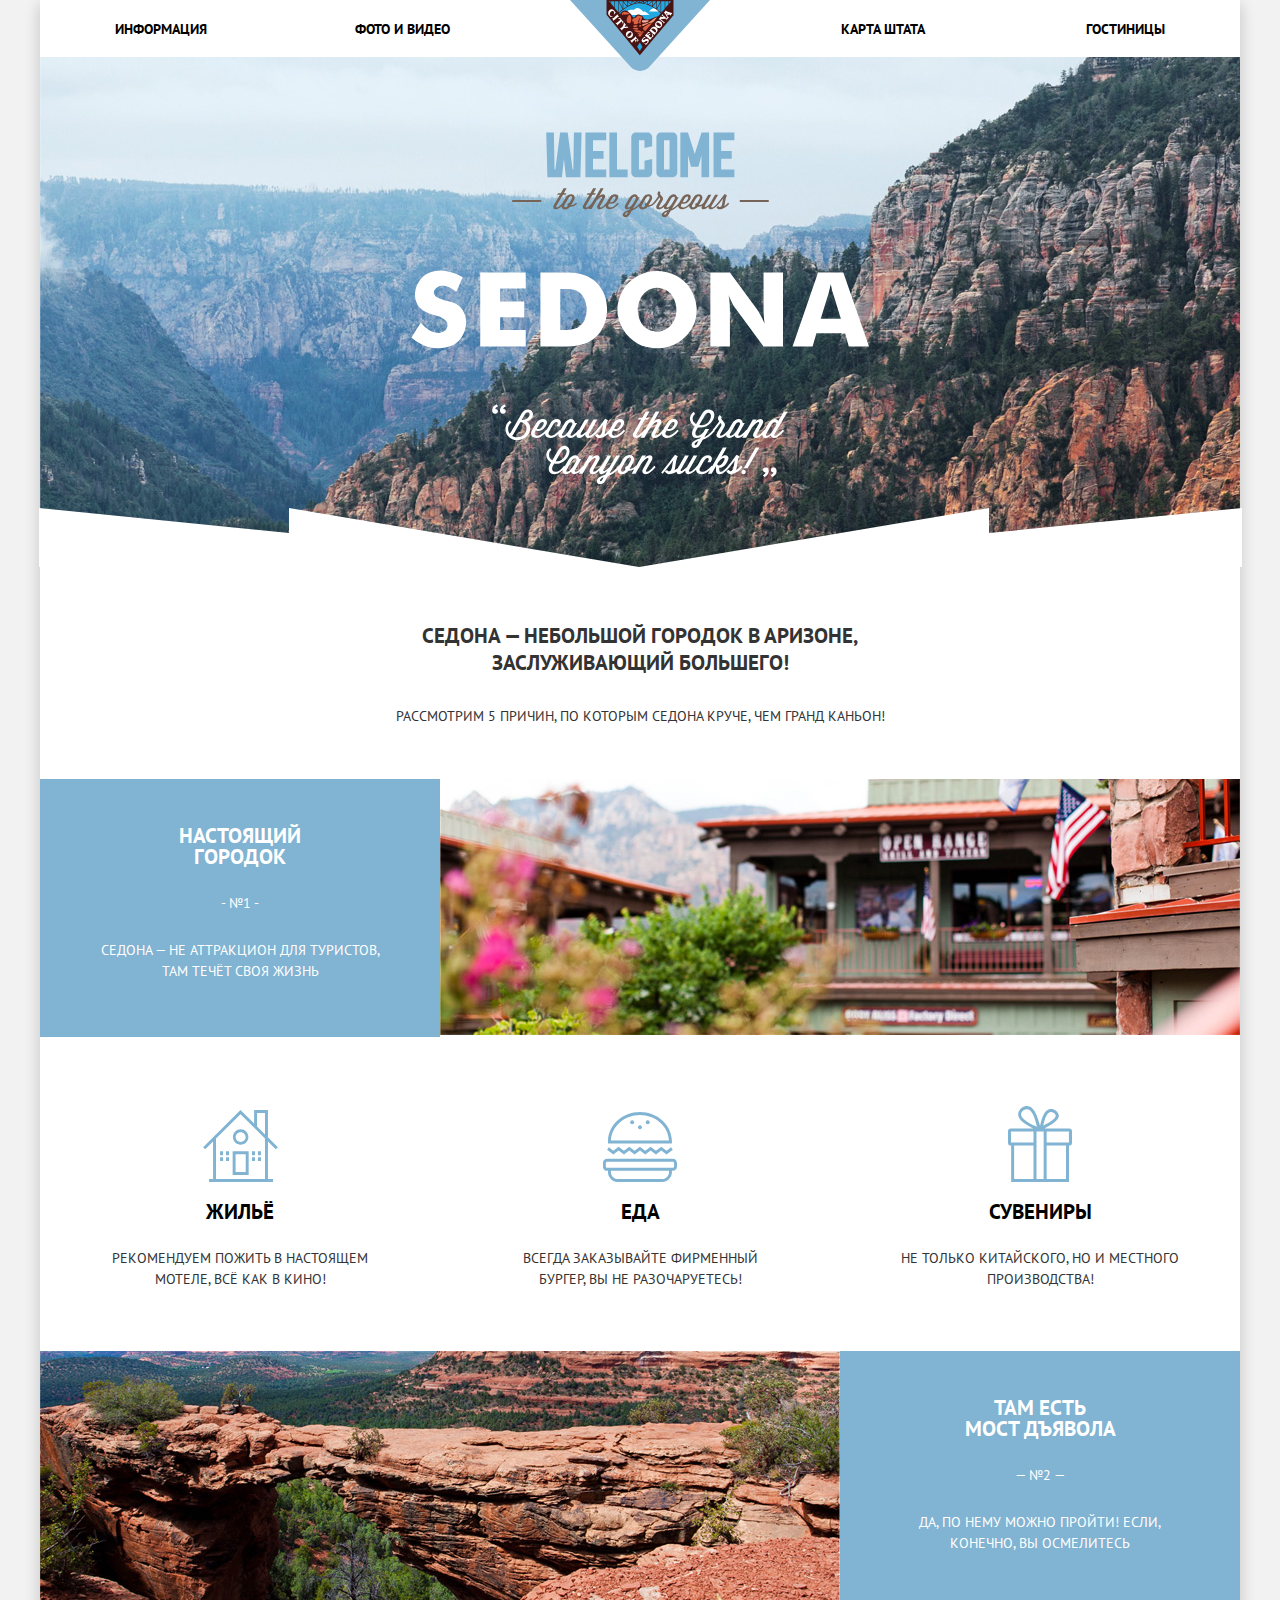
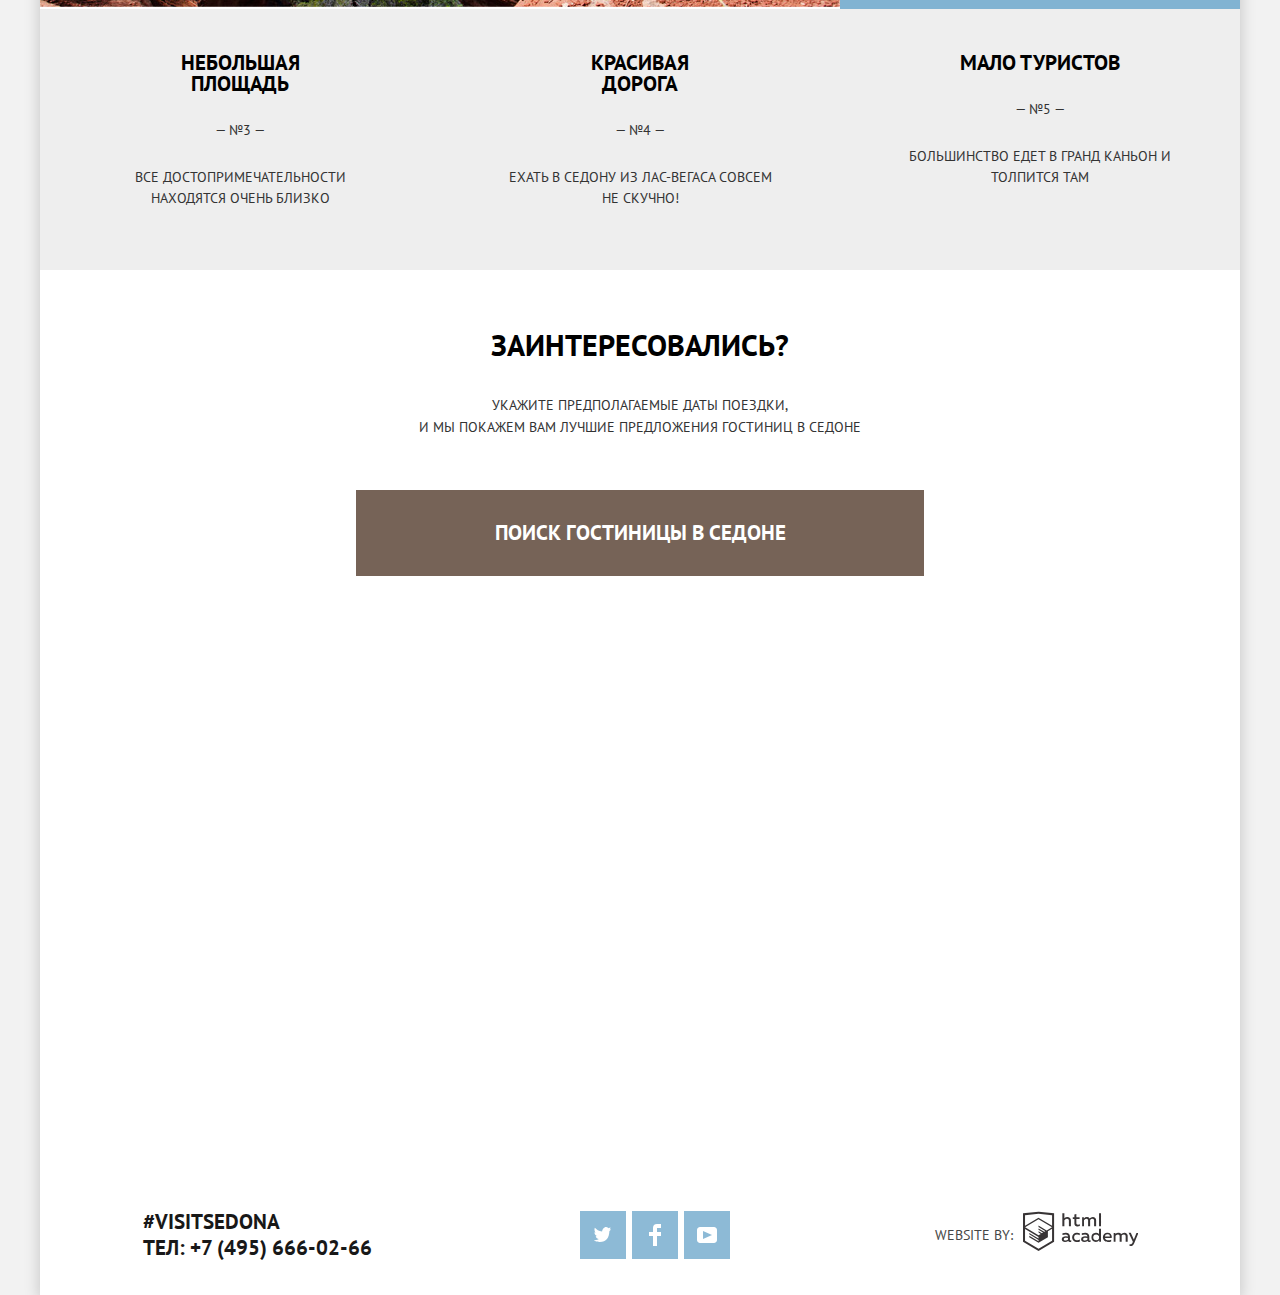
==== commit 2bb058a1: "Замечания после второй проверки, ПП до inner grid" ====
--- a/index.html
+++ b/index.html
@@ -37,7 +37,7 @@
       <section class="lh-26px">
         <div class="welcome-banner">
           <svg xmlns="http://www.w3.org/2000/svg" width="1203" height="59" viewBox="0 0 1203 59">
-            <path fill="#FFFFFF" d="M0 0 V59 H1203 V0 L 900 29.5 V0 L 600 59 L 300 0 V29.5 L 0 0" />
+            <path fill="#FFFFFF" d="M0 0 V59 H1203 V0 L 950 25 V0 L 600 59 L 250 0 V25 L 0 0" />
           </svg>
         </div>
         <div class="declare">
@@ -61,7 +61,7 @@
           </div>
         </div>
         <div class="grid-item content-image">
-          <img src="img/feature-picture.jpg" alt="город Седона" width="800" height="256px">
+          <img src="img/feature-picture.jpg" alt="город Седона" width="800" height="256">
         </div>
         <div class="grid-item">
           <!--<img src="img/icon-1.svg" alt="пиктограмма домик" width="75" height="72">-->
@@ -85,7 +85,7 @@
           </p>
         </div>
         <div class="grid-item content-image">
-          <img src="img/layer-5.jpg" alt="красные скалы Седоны" width="800" height="256px">
+          <img src="img/layer-5.jpg" alt="красные скалы Седоны" width="800" height="256">
         </div>
         <div class="font-white blue-back grid-item">
           <div class="text-card">
--- a/css/style.css
+++ b/css/style.css
@@ -1,2 +1,1181 @@
-@keyframes bounce{0%{transform:translateY(0);animation-timing-function:ease-out}20%{transform:translateY(10px);animation-timing-function:ease-out}40%{transform:translateY(20px);animation-timing-function:ease-out}60%{transform:translateY(30px);animation-timing-function:ease-in}80%{transform:translateY(-10px);animation-timing-function:ease-in}to{transform:translateY(0);animation-timing-function:ease-in}}@keyframes shake{0%,to{transform:translateX(0)}10%,30%,50%,70%,90%{transform:translateX(-10px)}20%,40%,60%,80%{transform:translateX(10px)}}body{margin:0;padding:0;font-family:"PT Sans",Arial,sans-serif;line-height:21px;font-weight:400;text-transform:uppercase;color:#333;background-color:#f2f2f2}a:hover,button:hover{cursor:pointer}a{text-decoration:none}button{border:0}.main-container{width:1200px;box-shadow:0 5px 15px 0 rgba(0,1,1,.2);margin:0 auto;background-color:#fff;position:relative}.main-navigation,body{font-size:14px;text-align:center}.main-navigation{font-weight:700;line-height:26px;color:#000}.header-3{font-size:21px;line-height:26px}.site-navigation{list-style:none}.lh-26px{line-height:26px}.site-navigation a{color:#000}.main-navigation a:focus,.main-navigation a:hover{color:#81b3d2}.site-navigation{display:flex;flex-direction:row;justify-content:space-between;padding-left:0;margin:0}.site-navigation li{display:flex;width:239px;padding-top:15.5px;padding-bottom:15.5px}.site-navigation li:nth-child(1),.site-navigation li:nth-child(2){justify-content:flex-start}.site-navigation li:nth-child(1) a,.site-navigation li:nth-child(2) a{margin-left:72px}.site-navigation li:nth-child(4),.site-navigation li:nth-child(5){justify-content:flex-end}.site-navigation li:nth-child(4) a,.site-navigation li:nth-child(5) a{margin-right:72px}.main-header-logo{position:absolute;top:0;left:50%;margin-left:-70px;z-index:5}.main-header-back{width:244px}.main-navigation{position:relative}.site-navigation a.active{color:#766357}.blue-back,.button-blue{background-color:#81b3d2}.main-navigation a:active{color:rgba(0,0,0,.3)}.button-blue:focus,.button-blue:hover,.footer-social a:focus,.footer-social a:hover{background-color:#669ec0}.button-blue:active,.footer-social a:active{background-color:#5496bd;color:rgba(255,255,255,.3)}.white-text{color:#fff;font-size:14px;text-transform:uppercase}.blue-back .bold{font-size:21px;color:#fff}.blue-back{color:#fff}.declare{padding:54px 0 49px}.declare h3{width:445px;text-align:center;margin:0 auto 38px}.declare p,.inner-grid{margin:0 auto}.inner-grid{display:flex;flex-direction:row;flex-wrap:wrap;width:1200px}.inner-grid .bold{display:block;width:160px;text-align:center;margin-left:auto;margin-right:auto}.inner-grid p{display:inline-block;vertical-align:middle}.inner-grid .ordinary-text{margin-bottom:0;margin-top:0}.button-brown{background-color:#766357}.big-button-brown{width:568px;height:86px;color:#fff;font-size:21px;line-height:26px;font-weight:700;text-transform:uppercase;position:relative;bottom:0}.small-button-brown{width:142px;height:27px}.small-button-blue,.small-button-brown{color:#fff;text-transform:uppercase;font-weight:700}.button-brown:hover{background-color:#604e43}.button-brown:active{background-color:#503e33;color:rgba(255,255,255,.3)}.welcome-banner{text-align:center;width:100%;padding:255px 0;background-color:#5496bd;background-image:url(../img/welcome.svg),url(../img/background-photo.jpg);background-size:459px 353px,cover;background-position:center,center 28%;position:relative;background-repeat:no-repeat,no-repeat}.welcome-banner svg{width:100.25%;position:absolute;bottom:0;left:-1.5px}.bold{color:#000;font-size:21px;text-transform:uppercase;font-weight:700}.grey-back{background-color:#eee}.white-back{background-color:#fff}.input-back-wide{width:346px;height:38px;background-color:#f2f2f2}.form-decor,.map form{box-shadow:0 7px 15px 0 rgba(0,1,1,.15)}.form-decor{line-height:26px;font-weight:700;color:#000}.modal-show{display:inline-block;animation:bounce .6s;vertical-align:middle}.visually-hidden{display:none}.modal-error{animation:shake .6s}.grid-item{width:280px;padding:43px 60px 61px;position:relative}.text-card{width:280px;text-align:center}.text-card p{margin:0}.text-card .bold{margin-top:0;margin-bottom:auto}.text-card div{margin-bottom:0}.text-card .card-number{margin:26px 0}.blue-back.grid-item{padding:43px 60px 55px}.content-image{width:800px;display:flex;margin:0;padding:0}.photo-card-1::before,.photo-card-2::before,.photo-card-3::before{content:"";position:absolute;z-index:5;bottom:169px;right:50%;margin-right:-37.5px;width:75px;height:72px;background-image:url(../img/icon-1.svg);background-repeat:no-repeat}.photo-card-2::before,.photo-card-3::before{margin-right:-37px;width:74px;height:70px;background-image:url(../img/icon-3.svg)}.photo-card-3::before{margin-right:-32px;width:64px;height:76px;background-image:url(../img/icon-2.svg)}.photo-card-1,.photo-card-2,.photo-card-3{margin-top:121px;margin-bottom:26px;display:inline-block;vertical-align:middle}.big-button-blue,.form-decor input{font-weight:700;text-transform:uppercase}.big-button-blue{width:458px;height:58px;color:#fff;font-size:21px;line-height:26px}.small-button-blue{width:110px;height:27px}.not-visible{display:none}.pseudo-header{font-size:30px;font-weight:700;line-height:36px;color:#000;margin:57px auto 30px}.pseudo-header+.ordinary-text{line-height:24px}.interactive{text-align:center;margin-top:52px}.map{position:relative}.map iframe{width:100%;height:713px;border:0}.map form{padding:55px;width:458px;position:absolute;z-index:15;background-color:#fff;margin:auto;top:0;left:0;right:0}.form-decor input{color:#000;background-color:#f2f2f2;font-size:14px;width:346px;box-sizing:border-box;padding-left:13px;padding-top:12px;padding-bottom:10px;outline:0;border:0}.form-decor input::-webkit-input-placeholder{color:#000}.number input{width:38px;height:38px;text-align:center;margin:0;padding:0}.filter-range input::-webkit-inner-spin-button,.filter-range input::-webkit-outer-spin-button,.number input::-webkit-inner-spin-button,.number input::-webkit-outer-spin-button{-webkit-appearance:none;margin:0}.filter-range input,.number input{-moz-appearance:textfield}.number button{width:38px;background-color:#f2f2f2;border:0;margin:0;padding:11.5px 0}.input-field a:hover svg,.number button:hover path{fill:#000}.number button:active path{fill:#81b3d2;outline:0}.number-item{width:114px;display:flex;outline:0;align-items:center;justify-content:center;flex-direction:row}.number-cover{display:inline-block;vertical-align:middle}.input-cover,.input-field,.number{display:flex;justify-content:space-between}.number{margin-bottom:54px;align-items:baseline}.input-cover,.input-field{flex-direction:row}.input-cover{align-items:baseline;margin-bottom:29px;position:relative}.input-field{align-items:center;width:346px;border:0;vertical-align:middle}.input-field a{position:absolute;z-index:6;right:9px;top:8px;display:flex}.input-field svg{fill:#cacaca}.input-field a:active svg{fill:#81b3d2}input[type=text]:hover.input-back{background-color:#ebebeb;border:0}input[type=text]:focus.input-back{background-color:#fff;outline:solid 2px #e5e5e5;border:0}.sortby{display:flex;flex-direction:row;justify-content:space-around;padding-left:72px;margin-right:72px;align-items:center;font-size:12px;line-height:18px}.catalog li,.sortby li{list-style:none}.sortby li{display:inline-block;margin-left:33px;text-align:start;vertical-align:baseline}.sortby ul{text-align:start;padding-left:0}.sortby span{margin-left:49px}.sortby a,.sortby a:visited{color:rgba(0,0,0,.3);text-decoration:none;border-bottom:1px dashed #81b3d2}.arrow a{text-decoration:none;border-bottom:none}.sortby a:focus,.sortby a:hover{color:#81b3d2}.sortby a:focus{text-decoration:none;border-bottom:none;outline:0}.sortby a:active{color:#000;text-decoration:none;border-bottom:none}.arrow{text-align:end;margin-left:auto}.arrow-down,.arrow-up{fill:#cacaca}.arrow-down:focus,.arrow-down:hover,.arrow-up:focus,.arrow-up:hover{fill:#231f20}.arrow-down:active,.arrow-up:active{fill:#81b3d2}.arrow .rotate{transform:rotate(180deg);margin-left:12px}.catalog-item{padding:30px 73px 30px 72px}.catalog-item .hotel-name,.description .phone,.description .phone:visited{color:#000;text-decoration:none}.catalog-item-image,.description h3{margin:0}.description{display:flex;align-items:flex-start;justify-content:flex-start;flex-wrap:wrap;width:258px;margin-top:0;margin-left:30px}.description a{margin-bottom:0;display:inline-block;vertical-align:top}.description .arrow-up:focus,.description .phone:hover,.footer-contacts a:hover{color:#81b3d2}.description a:active,.footer-contacts a:active{color:rgba(0,0,0,.3)}.description .pseudo-button{height:auto;padding-top:3px;padding-bottom:3px}.description .pseudo-button:active{color:rgba(255,255,255,.3)}.footer-contacts a{color:#000}.description .ordinary-text{display:inline-block;vertical-align:middle;margin-right:0;margin-top:0}.column,.rating{display:flex;flex-direction:column;justify-content:flex-start}.rating{text-align:end;width:110px;align-items:flex-end;margin-left:auto}.column{align-items:flex-start}.column:first-child{margin-right:6px}.column button{padding:0}.catalog li,.table{display:flex;flex-direction:row}.table{width:180px;align-items:flex-start;justify-content:flex-start}.catalog ul{padding-left:0}.catalog li{flex-wrap:wrap;border-top:1px solid #f2f2f2}.catalog li:last-child{border-bottom:1px solid #f2f2f2}.rating-back{width:110px;background-color:#f2f2f2;color:#666;font-weight:400;padding-top:3px;padding-bottom:3px;vertical-align:middle;text-align:center;margin-top:45.25px;margin-bottom:0}.semi-transparency{display:flex;justify-content:space-around;align-items:center;opacity:.9;z-index:5;background-color:#fff;padding-top:23px;padding-bottom:23px;width:100%}.main-page{position:absolute;bottom:0}.footer-social,.footer-social a{display:flex;width:150px;flex-direction:row;flex-wrap:nowrap}.footer-social a{width:46px;height:48px;background-color:#81b3d2;justify-content:center;align-items:center;margin-right:6px}.footer-social a:nth-child(3){margin-right:0}.footer-social a:active .icon{fill:rgba(255,255,255,.3)}.footer-contacts{text-align:center;text-decoration:none;display:flex;flex-wrap:wrap;width:232px}.footer-copyright{display:flex;align-items:center}.footer-copyright span{margin-right:10px}.htmla-cprght{fill:#231f20}.htmla-link:focus .htmla-cprght,.htmla-link:hover .htmla-cprght{fill:#81b3d2}.htmla-link:active .htmla-cprght{fill:#bdbbbc}.filter,.filter fieldset{vertical-align:top;display:flex;flex-wrap:wrap}.filter{background-image:url(../img/filter-background.jpg);background-color:#5496bd;background-repeat:no-repeat;background-size:cover;background-position:center;padding:31px 72px 35px}.filter legend{line-height:21px;font-size:16px;font-weight:700}.filter fieldset{border:0;text-align:left;padding:0;margin:0;width:139px;flex-direction:column}.filter button{background-color:transparent;border-radius:3px;margin:0 auto}input[type=checkbox]{display:none}.filter input[type=checkbox]~span{display:inline-block;width:27px;height:23px;vertical-align:bottom;background-image:url(../img/checkbox-off.png);background-repeat:no-repeat}.filter input[type=checkbox]:checked~span{background-image:url(../img/checkbox-on.png)}.filter input[type=checkbox]:disabled~span{background-image:url(../img/checkbox-off-3.png)}.filter input[type=checkbox]:checked:disabled~span{background-image:url(../img/checkbox-on-2.png)}.filter-range{width:330px;margin-top:0;margin-left:auto;margin-right:0;color:#fff;text-transform:uppercase;position:absolute;right:72px}.filter-range-title{margin-bottom:13px;font-weight:600;font-size:16px;line-height:21px}.price-controls{position:relative;height:36px;margin-bottom:20px;font-size:0;border:2px solid #fff;border-radius:2px}.price-controls::after{content:"";position:absolute;top:50%;left:50%;width:2px;height:22px;background:#fff;transform:translate(-50%,-50%)}.price-controls label{display:inline-block;font-size:14px;line-height:38px;vertical-align:top;cursor:pointer}.price-controls .max-price,.price-controls .min-price{width:90px;padding-left:65px}.price-controls input{width:50px;margin:0;color:inherit;font:inherit;background:0 0;border:0}.range-controls{position:relative;margin-bottom:32px}.range-controls .scale{height:2px;background:rgba(255,255,255,.3)}.range-controls .bar{width:80%;height:2px;background:#fff}.range-toggle{position:absolute;top:-9px;width:4px;height:4px;background:#ababab;border:8px solid #fff;border-radius:50%;box-shadow:0 2px 1px 0 rgba(0,1,1,.2);cursor:pointer}.range-toggle:hover{background:#1c4f80}.range-toggle-min{left:0}.range-toggle-max{left:80%}.btn-transparent{display:block;margin:0 auto;padding:6px 35px;font-size:14px;line-height:20px;color:#fff;text-transform:uppercase;background:0 0;border:2px solid #fff;border-radius:2px;cursor:pointer}.btn-transparent:hover{color:#000;background:#fff}.filter fieldset:nth-child(1) label,.filter fieldset:nth-child(2) label{margin-bottom:22px}.filter fieldset:nth-child(1) legend,.filter fieldset:nth-child(2) legend{margin-bottom:28px}.filter fieldset:nth-child(1) label:last-child,.filter fieldset:nth-child(2) label:last-child{margin-bottom:0}.filter fieldset:nth-child(1){margin-right:147px}.edge label{display:inline-block;vertical-align:baseline}.form-button{width:133px;height:32px}.four-stars,.three-stars,.two-stars{display:inline-block;width:87px;height:17px;background-image:url(../img/star.svg);background-repeat:space no-repeat;background-size:18px 17px;vertical-align:middle}.three-stars,.two-stars{width:64px}.two-stars{width:41px}
+body {
+  margin: 0;
+  padding: 0;
+
+  font-family: "PT Sans", Arial, sans-serif;
+  font-size: 14px;
+  line-height: 21px;
+  font-weight: 400;
+  text-transform: uppercase;
+  text-align: center;
+  color: #333333;
+  background-color: #f2f2f2;
+}
+
+a:hover,
+button:hover {
+  cursor: pointer;
+}
+
+a {
+  text-decoration: none;
+}
+
+button {
+  border: none;
+}
+
+.main-container {
+  width: 1200px;
+  box-shadow: 0px 5px 15px 0 rgba(0, 1, 1, 0.2);
+  margin: 0 auto;
+  background-color: #ffffff;
+  position: relative;
+}
+
+.main-navigation {
+  font-size: 14px;
+  font-weight: bold;
+  line-height: 26px;
+  color: #000000;
+  text-align: center;
+}
+
+.header-3 {
+  font-size: 21px;
+  line-height: 26px;
+}
+
+.site-navigation {
+  list-style: none;
+}
+
+.lh-26px {
+  line-height: 26px;
+}
+
+.site-navigation a {
+  color: #000000;
+}
+
+.main-navigation a:hover,
+.main-navigation a:focus {
+  color: #81b3d2;
+}
+
+.site-navigation {
+  display: flex;
+
+  flex-direction: row;
+  justify-content: space-between;
+  padding-left: 0px;
+  margin: 0px;
+}
+
+.site-navigation li {
+  display: flex;
+  width: 239px;
+  /*align-items: center;
+  justify-content: center;*/
+  padding-top: 15.5px;
+  padding-bottom: 15.5px;
+}
+
+.site-navigation li:nth-child(1),
+.site-navigation li:nth-child(2) {
+  justify-content: flex-start;
+}
+
+.site-navigation li:nth-child(1) a,
+.site-navigation li:nth-child(2) a {
+  margin-left: 75px;
+}
+
+.site-navigation li:nth-child(4),
+.site-navigation li:nth-child(5) {
+  justify-content: flex-end;
+}
+
+.site-navigation li:nth-child(4) a,
+.site-navigation li:nth-child(5) a {
+  margin-right: 75px;
+}
+
+.main-header-logo {
+  /*flex-basis: 244px;
+  display: block;*/
+  position: absolute;
+  top: 0px;
+  left: 50%;
+  margin-left: -70px;
+  z-index: 5;
+}
+
+.main-header-back {
+  width: 244px;
+}
+
+.main-navigation {
+  position: relative;
+}
+
+.site-navigation a.active {
+  color: #766357;
+}
+
+.blue-back,
+.button-blue {
+  background-color: #81b3d2;
+}
+
+.main-navigation a:active {
+  color: rgba(0, 0, 0, 0.3);
+}
+
+.button-blue:hover,
+.button-blue:focus,
+.footer-social a:hover,
+.footer-social a:focus {
+  background-color: #669ec0;
+}
+
+.footer-social a:active,
+.button-blue:active {
+  background-color: #5496bd;
+  color: rgba(255, 255, 255, 0.3);
+}
+
+.white-text {
+  color: #ffffff;
+  font-size: 14px;
+  text-transform: uppercase;
+}
+
+.blue-back .bold {
+  font-size: 21px;
+  color: #ffffff;
+}
+
+.blue-back {
+  color: #ffffff;
+}
+
+.declare {
+  padding: 55px 0px 50px;
+}
+
+.declare h3 {
+  width: 445px;
+  text-align: center;
+  margin: 0px auto 27px auto;
+  line-height: 27px;
+}
+
+.declare p {
+  margin: 0px auto;
+}
+
+.inner-grid {
+  display: flex;
+  flex-direction: row;
+  flex-wrap: wrap;
+  width: 1200px;
+  margin: 0 auto;
+}
+
+.inner-grid .bold {
+  display: block;
+  width: 160px;
+  text-align: center;
+  margin-left: auto;
+  margin-right: auto;
+}
+
+.inner-grid p {
+  display: inline-block;
+  vertical-align: middle;
+}
+
+.inner-grid .ordinary-text {
+  margin-bottom: 0px;
+  margin-top: 0px;
+}
+
+.button-brown {
+  background-color: #766357;
+}
+
+.big-button-brown {
+  width: 568px;
+  height: 86px;
+  color: #ffffff;
+  font-size: 21px;
+  line-height: 26px;
+  font-weight: 700;
+  text-transform: uppercase;
+  position: relative;
+  bottom: 0px;
+}
+
+.small-button-brown,
+.small-button-blue {
+  width: 142px;
+  height: 27px;
+  color: #ffffff;
+  text-transform: uppercase;
+  font-weight: 700;
+}
+
+.button-brown:hover {
+  background-color: #604e43;
+}
+
+.button-brown:active {
+  background-color: #503e33;
+  color: rgba(255, 255, 255, 0.3);
+}
+
+
+.welcome-banner {
+  text-align: center;
+  width: 100%;
+  padding: 255px 0;
+  background-color: #5496bd;
+  background-image: url(../img/welcome.svg), url(../img/background-photo.jpg);
+  background-size: 459px 353px, cover;
+  background-position: center 48%, center 29%;
+  position: relative;
+  background-repeat: no-repeat, no-repeat;
+}
+
+.welcome-banner svg {
+  width: 100.25%;
+  position: absolute;
+  bottom: 0px;
+  left: -1.5px;
+}
+
+.bold {
+  color: #000000;
+  font-size: 21px;
+  text-transform: uppercase;
+  font-weight: bold;
+}
+
+.grey-back {
+  background-color: #eeeeee;
+}
+
+.white-back {
+  background-color: #ffffff;
+}
+
+.input-back-wide {
+  width: 346px;
+  height: 38px;
+  background-color: #f2f2f2;
+}
+
+.form-decor {
+  box-shadow: 0px 7px 15px 0 rgba(0, 1, 1, 0.15);
+  line-height: 26px;
+  font-weight: 700;
+  color: #000000;
+}
+
+.modal-show {
+  display: inline-block;
+  animation: bounce 0.6s;
+  vertical-align: middle;
+}
+
+.visually-hidden {
+  display: none;
+}
+
+@keyframes bounce {
+  0% {
+    transform: translateY(0px);
+    animation-timing-function: ease-out;
+  }
+
+  20% {
+    transform: translateY(10px);
+    animation-timing-function: ease-out;
+  }
+
+  40% {
+    transform: translateY(20px);
+    animation-timing-function: ease-out;
+  }
+
+  60% {
+    transform: translateY(30px);
+    animation-timing-function: ease-in;
+  }
+
+  80% {
+    transform: translateY(-10px);
+    animation-timing-function: ease-in;
+  }
+
+  100% {
+    transform: translateY(0);
+    animation-timing-function: ease-in;
+  }
+}
+
+@keyframes shake {
+
+  0%,
+  100% {
+    transform: translateX(0);
+  }
+
+  10%,
+  30%,
+  50%,
+  70%,
+  90% {
+    transform: translateX(-10px);
+  }
+
+  20%,
+  40%,
+  60%,
+  80% {
+    transform: translateX(10px);
+  }
+}
+
+.modal-error {
+  animation: shake 0.6s;
+}
+
+.grid-item {
+
+  width: 280px;
+  padding: 43px 60px 61px;
+  position: relative;
+}
+
+.text-card {
+  width: 280px;
+  text-align: center;
+}
+
+.text-card p {
+  margin: 0px;
+}
+
+.text-card .bold {
+  margin-top: 0px;
+  margin-bottom: auto;
+}
+
+.text-card div {
+  margin-bottom: 0;
+}
+
+.text-card .card-number {
+  margin: 26px 0px;
+}
+
+.blue-back.grid-item {
+  padding-top: 46px;
+  padding-right: 60px;
+  padding-left: 60px;
+  padding-bottom: 55px;
+
+}
+
+.content-image {
+  width: 800px;
+  display: flex;
+  margin: 0px;
+  padding: 0px;
+}
+
+.photo-card-1::before {
+  content: "";
+  position: absolute;
+  z-index: 5;
+  bottom: 169px;
+  right: 50%;
+  margin-right: -37.5px;
+  width: 75px;
+  height: 72px;
+  background-image: url(../img/icon-1.svg);
+  background-repeat: no-repeat;
+}
+
+.photo-card-2::before {
+  content: "";
+  position: absolute;
+  z-index: 5;
+  bottom: 169px;
+  right: 50%;
+  margin-right: -37px;
+  width: 74px;
+  height: 70px;
+  background-image: url(../img/icon-3.svg);
+  background-repeat: no-repeat;
+}
+
+.photo-card-3::before {
+  content: "";
+  position: absolute;
+  z-index: 5;
+  bottom: 169px;
+  right: 50%;
+  margin-right: -32px;
+  width: 64px;
+  height: 76px;
+  background-image: url(../img/icon-2.svg);
+  background-repeat: no-repeat;
+}
+
+.photo-card-1,
+.photo-card-2,
+.photo-card-3 {
+  margin-top: 121px;
+  margin-bottom: 26px;
+  display: inline-block;
+  vertical-align: middle;
+}
+
+.big-button-blue {
+  width: 458px;
+  height: 58px;
+  color: #ffffff;
+  font-size: 21px;
+  line-height: 26px;
+  font-weight: 700;
+  text-transform: uppercase;
+}
+
+.small-button-blue {
+  width: 110px;
+  height: 27px;
+}
+
+.not-visible {
+  display: none;
+}
+
+.pseudo-header {
+  font-size: 30px;
+  font-weight: bold;
+  line-height: 36px;
+  color: #000000;
+  margin: 57px auto 30px;
+}
+
+.pseudo-header+.ordinary-text {
+  line-height: 24px;
+}
+
+.interactive {
+  text-align: center;
+  margin-top: 52px;
+}
+
+.map {
+  position: relative;
+}
+
+.map iframe {
+  width: 100%;
+  height: 713px;
+  border: 0px;
+}
+
+/*Форма на главной странице*/
+
+.map form {
+  padding: 55px;
+  width: 458px;
+  position: absolute;
+  z-index: 15;
+  background-color: #ffffff;
+  box-shadow: 0px 7px 15px 0 rgba(0, 1, 1, 0.15);
+  margin: auto;
+  top: 0;
+  left: 0;
+  right: 0;
+}
+
+.form-decor input {
+  color: #000000;
+  background-color: #f2f2f2;
+  font-size: 14px;
+  font-weight: 700;
+  text-transform: uppercase;
+  width: 346px;
+  box-sizing: border-box;
+  padding-left: 13px;
+  padding-top: 12px;
+  padding-bottom: 10px;
+  outline: none;
+  border: none;
+}
+
+.form-decor input::-webkit-input-placeholder {
+  color: #000000;
+}
+
+.number input {
+  width: 38px;
+  height: 38px;
+
+  text-align: center;
+  margin: 0px;
+  padding: 0px;
+}
+
+.filter-range input::-webkit-inner-spin-button,
+.filter-range input::-webkit-outer-spin-button,
+.number input::-webkit-inner-spin-button,
+.number input::-webkit-outer-spin-button {
+  -webkit-appearance: none;
+  margin: 0;
+}
+
+.filter-range input,
+.filter-range input,
+.number input,
+.number input {
+  -moz-appearance: textfield;
+}
+
+.number button {
+  width: 38px;
+  background-color: #f2f2f2;
+  border: none;
+  margin: 0px;
+  padding: 11.5px 0;
+}
+
+.number button:hover path {
+  fill: #000000;
+}
+
+.number button:active path {
+  fill: #81b3d2;
+  outline: none;
+}
+
+.number-item {
+  width: 114px;
+  display: flex;
+  outline: none;
+  align-items: center;
+  justify-content: center;
+  flex-direction: row;
+}
+
+.number-cover {
+  display: inline-block;
+  vertical-align: middle;
+}
+
+.number {
+  display: flex;
+  justify-content: space-between;
+  margin-bottom: 54px;
+  align-items: baseline;
+}
+
+.input-cover {
+  display: flex;
+  flex-direction: row;
+  justify-content: space-between;
+  align-items: baseline;
+  margin-bottom: 29px;
+  position: relative;
+}
+
+.input-field {
+  display: flex;
+  flex-direction: row;
+  justify-content: space-between;
+  align-items: center;
+  width: 346px;
+  border: none;
+  vertical-align: middle;
+}
+
+.input-field a {
+
+  position: absolute;
+  z-index: 6;
+  right: 9px;
+  top: 8px;
+  display: flex;
+}
+
+.input-field svg {
+  fill: #cacaca;
+}
+
+.input-field a:hover svg {
+  fill: black;
+}
+
+.input-field a:active svg {
+  fill: #81b3d2;
+}
+
+input[type="text"]:hover.input-back {
+  background-color: #ebebeb;
+  border: none;
+}
+
+input[type="text"]:focus.input-back {
+  background-color: #ffffff;
+  outline: solid 2px #e5e5e5;
+  border: none;
+}
+
+
+/*Форма на странице hotels.html*/
+.sortby {
+  display: flex;
+  flex-direction: row;
+  justify-content: space-around;
+  padding-left: 72px;
+  margin-right: 72px;
+  align-items: center;
+  font-size: 12px;
+  line-height: 18px;
+}
+
+.sortby li,
+.catalog li {
+  list-style: none;
+}
+
+.sortby li {
+  display: inline-block;
+  margin-left: 33px;
+  text-align: start;
+  vertical-align: baseline;
+}
+
+.sortby ul {
+  text-align: start;
+  padding-left: 0px;
+}
+
+.sortby span {
+  margin-left: 49px;
+}
+
+/*для IE*/
+.sortby a,
+.sortby a:visited {
+  color: rgba(0, 0, 0, 0.3);
+  text-decoration: none;
+  border-bottom: 1px dashed #81b3d2;
+}
+
+.arrow a {
+  text-decoration: none;
+  border-bottom: none;
+}
+
+.sortby a:hover,
+.sortby a:focus {
+  color: #81b3d2;
+}
+
+.sortby a:focus {
+  text-decoration: none;
+  border-bottom: none;
+  outline: none;
+}
+
+.sortby a:active {
+  color: #000000;
+  text-decoration: none;
+  border-bottom: none;
+}
+
+.arrow {
+  text-align: end;
+  margin-left: auto;
+}
+
+.arrow-up,
+.arrow-down {
+  fill: #cacaca;
+}
+
+.arrow-up:hover,
+.arrow-down:hover,
+.arrow-up:focus,
+.arrow-down:focus {
+  fill: #231F20;
+}
+
+.arrow-up:active,
+.arrow-down:active {
+  fill: #81b3d2;
+}
+
+.arrow .rotate {
+  transform: rotate(180deg);
+  margin-left: 12px;
+}
+
+.catalog-item {
+  padding: 30px 73px 30px 72px;
+}
+
+.catalog-item .hotel-name,
+.description .phone,
+.description .phone:visited {
+  color: #000000;
+  text-decoration: none;
+}
+
+.catalog-item-image {
+  margin: 0px;
+}
+
+.description {
+  display: flex;
+  align-items: flex-start;
+  justify-content: flex-start;
+  flex-wrap: wrap;
+  width: 258px;
+  margin-top: 0px;
+  margin-left: 30px;
+}
+
+.description a {
+  margin-bottom: 0px;
+  display: inline-block;
+  vertical-align: top;
+}
+
+.description .phone:hover,
+.description .arrow-up:focus,
+.footer-contacts a:hover {
+  color: #81b3d2;
+}
+
+.description a:active,
+.footer-contacts a:active {
+  color: rgba(0, 0, 0, 0.3);
+}
+
+.description .pseudo-button {
+  height: auto;
+  padding-top: 3px;
+  padding-bottom: 3px;
+}
+
+.description .pseudo-button:active {
+  color: rgba(255, 255, 255, 0.3);
+}
+
+.footer-contacts a {
+  color: #000000;
+}
+
+.description h3 {
+  margin: 0px;
+}
+
+.description .ordinary-text {
+  display: inline-block;
+  vertical-align: middle;
+  margin-right: 0px;
+  margin-top: 0px;
+}
+
+.rating {
+  text-align: end;
+  width: 110px;
+  display: flex;
+  flex-direction: column;
+  align-items: flex-end;
+  justify-content: flex-start;
+  margin-left: auto;
+}
+
+.rating div {}
+
+.column {
+  display: flex;
+  flex-direction: column;
+  align-items: flex-start;
+  justify-content: flex-start;
+}
+
+.column:first-child {
+  margin-right: 6px;
+}
+
+.column button {
+  padding: 0px;
+}
+
+.table {
+  display: flex;
+  width: 180px;
+  flex-direction: row;
+  align-items: flex-start;
+  justify-content: flex-start;
+}
+
+.catalog ul {
+  padding-left: 0px;
+}
+
+.catalog li {
+  display: flex;
+  flex-direction: row;
+  flex-wrap: wrap;
+  border-top: 1px solid #f2f2f2;
+}
+
+.catalog li:last-child {
+  border-bottom: 1px solid #f2f2f2;
+}
+
+.rating-back {
+  width: 110px;
+  background-color: #f2f2f2;
+  color: #666666;
+  font-weight: 400;
+  padding-top: 3px;
+  padding-bottom: 3px;
+  vertical-align: middle;
+  text-align: center;
+  margin-top: 45.25px;
+  margin-bottom: 0px;
+}
+
+.semi-transparency {
+  display: flex;
+  justify-content: space-around;
+  align-items: center;
+  opacity: 0.9;
+  z-index: 5;
+  background-color: #ffffff;
+  padding-top: 23px;
+  padding-bottom: 23px;
+  width: 100%;
+}
+
+.main-page {
+  position: absolute;
+  bottom: 0px;
+}
+
+.footer-social {
+  display: flex;
+  width: 150px;
+  flex-direction: row;
+  flex-wrap: nowrap;
+}
+
+.footer-social a {
+  width: 46px;
+  height: 48px;
+  background-color: #81b3d2;
+  display: flex;
+  flex-direction: row;
+  flex-wrap: nowrap;
+  justify-content: center;
+  align-items: center;
+  margin-right: 6px;
+}
+
+.footer-social a:nth-child(3) {
+  margin-right: 0px;
+}
+
+
+.footer-social a:active .icon {
+  fill: rgba(255, 255, 255, 0.3);
+}
+
+.footer-contacts {
+  text-align: center;
+  text-decoration: none;
+  /*в Edge всё равно подчёркивает телефон, как ссылку и выделяет синим */
+  display: flex;
+  flex-wrap: wrap;
+  width: 232px;
+}
+
+.footer-copyright {
+  display: flex;
+  align-items: center;
+}
+
+.footer-copyright span {
+  margin-right: 10px;
+}
+
+.htmla-cprght {
+  fill: #231f20;
+}
+
+.htmla-link:hover .htmla-cprght,
+.htmla-link:focus .htmla-cprght {
+  fill: #81b3d2;
+}
+
+.htmla-link:active .htmla-cprght {
+  fill: #bdbbbc;
+}
+
+.filter {
+  background-image: url(../img/filter-background.jpg);
+  background-color: #5496bd;
+  background-repeat: no-repeat;
+  background-size: cover;
+  background-position: center;
+  vertical-align: top;
+  padding: 31px 72px 35px 72px;
+  display: flex;
+  flex-wrap: wrap;
+}
+
+.filter legend {
+  line-height: 21px;
+  font-size: 16px;
+  font-weight: 700;
+}
+
+
+.filter fieldset {
+  border: none;
+  text-align: left;
+  vertical-align: top;
+  padding: 0px;
+  margin: 0 0;
+  width: 139px;
+  display: flex;
+  flex-direction: column;
+  flex-wrap: wrap;
+}
+
+.filter button {
+  background-color: transparent;
+  border-radius: 3px;
+  margin: 0 auto;
+}
+
+input[type="checkbox"] {
+  display: none;
+}
+
+
+.filter input[type="checkbox"]~span {
+  display: inline-block;
+  width: 27px;
+  height: 23px;
+  vertical-align: bottom;
+  background-image: url(../img/checkbox-off.png);
+  background-repeat: no-repeat;
+}
+
+.filter input[type="checkbox"]:checked~span {
+  background-image: url(../img/checkbox-on.png);
+}
+
+.filter input[type="checkbox"]:disabled~span {
+  background-image: url(../img/checkbox-off-3.png);
+}
+
+.filter input[type="checkbox"]:checked:disabled~span {
+  background-image: url(../img/checkbox-on-2.png);
+}
+
+.filter-range {
+  width: 330px;
+  margin-top: 0px;
+  margin-left: auto;
+  margin-right: 0px;
+  color: #ffffff;
+  text-transform: uppercase;
+  position: absolute;
+  right: 72px;
+}
+
+.filter-range-title {
+  margin-bottom: 13px;
+  font-weight: 600;
+  font-size: 16px;
+  line-height: 21px;
+}
+
+.price-controls {
+  position: relative;
+  height: 36px;
+  margin-bottom: 20px;
+  font-size: 0;
+  border: 2px solid #ffffff;
+  border-radius: 2px;
+}
+
+.price-controls::after {
+  content: "";
+  position: absolute;
+  top: 50%;
+  left: 50%;
+  width: 2px;
+  height: 22px;
+  background: #ffffff;
+  transform: translate(-50%, -50%);
+}
+
+.price-controls label {
+  display: inline-block;
+  font-size: 14px;
+  line-height: 38px;
+  vertical-align: top;
+  cursor: pointer;
+}
+
+.price-controls .min-price,
+.price-controls .max-price {
+  width: 90px;
+  padding-left: 65px;
+}
+
+.price-controls input {
+  width: 50px;
+  margin: 0;
+  color: inherit;
+  font: inherit;
+  background: none;
+  border: none;
+}
+
+.range-controls {
+  position: relative;
+  margin-bottom: 32px;
+}
+
+.range-controls .scale {
+  height: 2px;
+  background: rgba(255, 255, 255, 0.3);
+}
+
+.range-controls .bar {
+  width: 80%;
+  height: 2px;
+  background: #ffffff;
+}
+
+.range-toggle {
+  position: absolute;
+  top: -9px;
+  width: 4px;
+  height: 4px;
+  background: #ababab;
+  border: 8px solid #ffffff;
+  border-radius: 50%;
+  box-shadow: 0 2px 1px 0 rgba(0, 1, 1, 0.2);
+  cursor: pointer;
+}
+
+.range-toggle:hover {
+  background: #1c4f80;
+}
+
+.range-toggle-min {
+  left: 0;
+}
+
+.range-toggle-max {
+  left: 80%;
+}
+
+.btn-transparent {
+  display: block;
+  margin: 0 auto;
+  padding: 6px 35px;
+  font-size: 14px;
+  line-height: 20px;
+  color: #ffffff;
+  text-transform: uppercase;
+  background: transparent;
+  border: 2px solid #ffffff;
+  border-radius: 2px;
+  cursor: pointer;
+}
+
+.btn-transparent:hover {
+  color: #000000;
+  background: #ffffff;
+}
+
+.filter fieldset:nth-child(1) label,
+.filter fieldset:nth-child(2) label {
+  margin-bottom: 22px;
+}
+
+.filter fieldset:nth-child(1) legend,
+.filter fieldset:nth-child(2) legend {
+  margin-bottom: 28px;
+}
+
+.filter fieldset:nth-child(1) label:last-child,
+.filter fieldset:nth-child(2) label:last-child {
+  margin-bottom: 0px;
+}
+
+.filter fieldset:nth-child(1) {
+  margin-right: 147px;
+}
+
+.edge label {
+  display: inline-block;
+  vertical-align: baseline;
+}
+
+
+.form-button {
+  width: 133px;
+  height: 32px;
+}
+
+
+.four-stars {
+  display: inline-block;
+  width: 87px;
+  height: 17px;
+  background-image: url(../img/star.svg);
+  background-repeat: space no-repeat;
+  background-size: 18px 17px;
+  vertical-align: middle;
+}
+
+.three-stars {
+  display: inline-block;
+  vertical-align: middle;
+  width: 64px;
+  height: 17px;
+  background-image: url(../img/star.svg);
+  background-repeat: space no-repeat;
+  background-size: 18px 17px;
+}
+
+.two-stars {
+  display: inline-block;
+  vertical-align: middle;
+  width: 41px;
+  height: 17px;
+  background-image: url(../img/star.svg);
+  background-repeat: space no-repeat;
+  background-size: 18px 17px;
+}
+
 /*Спасибо за проверку! :-)*/
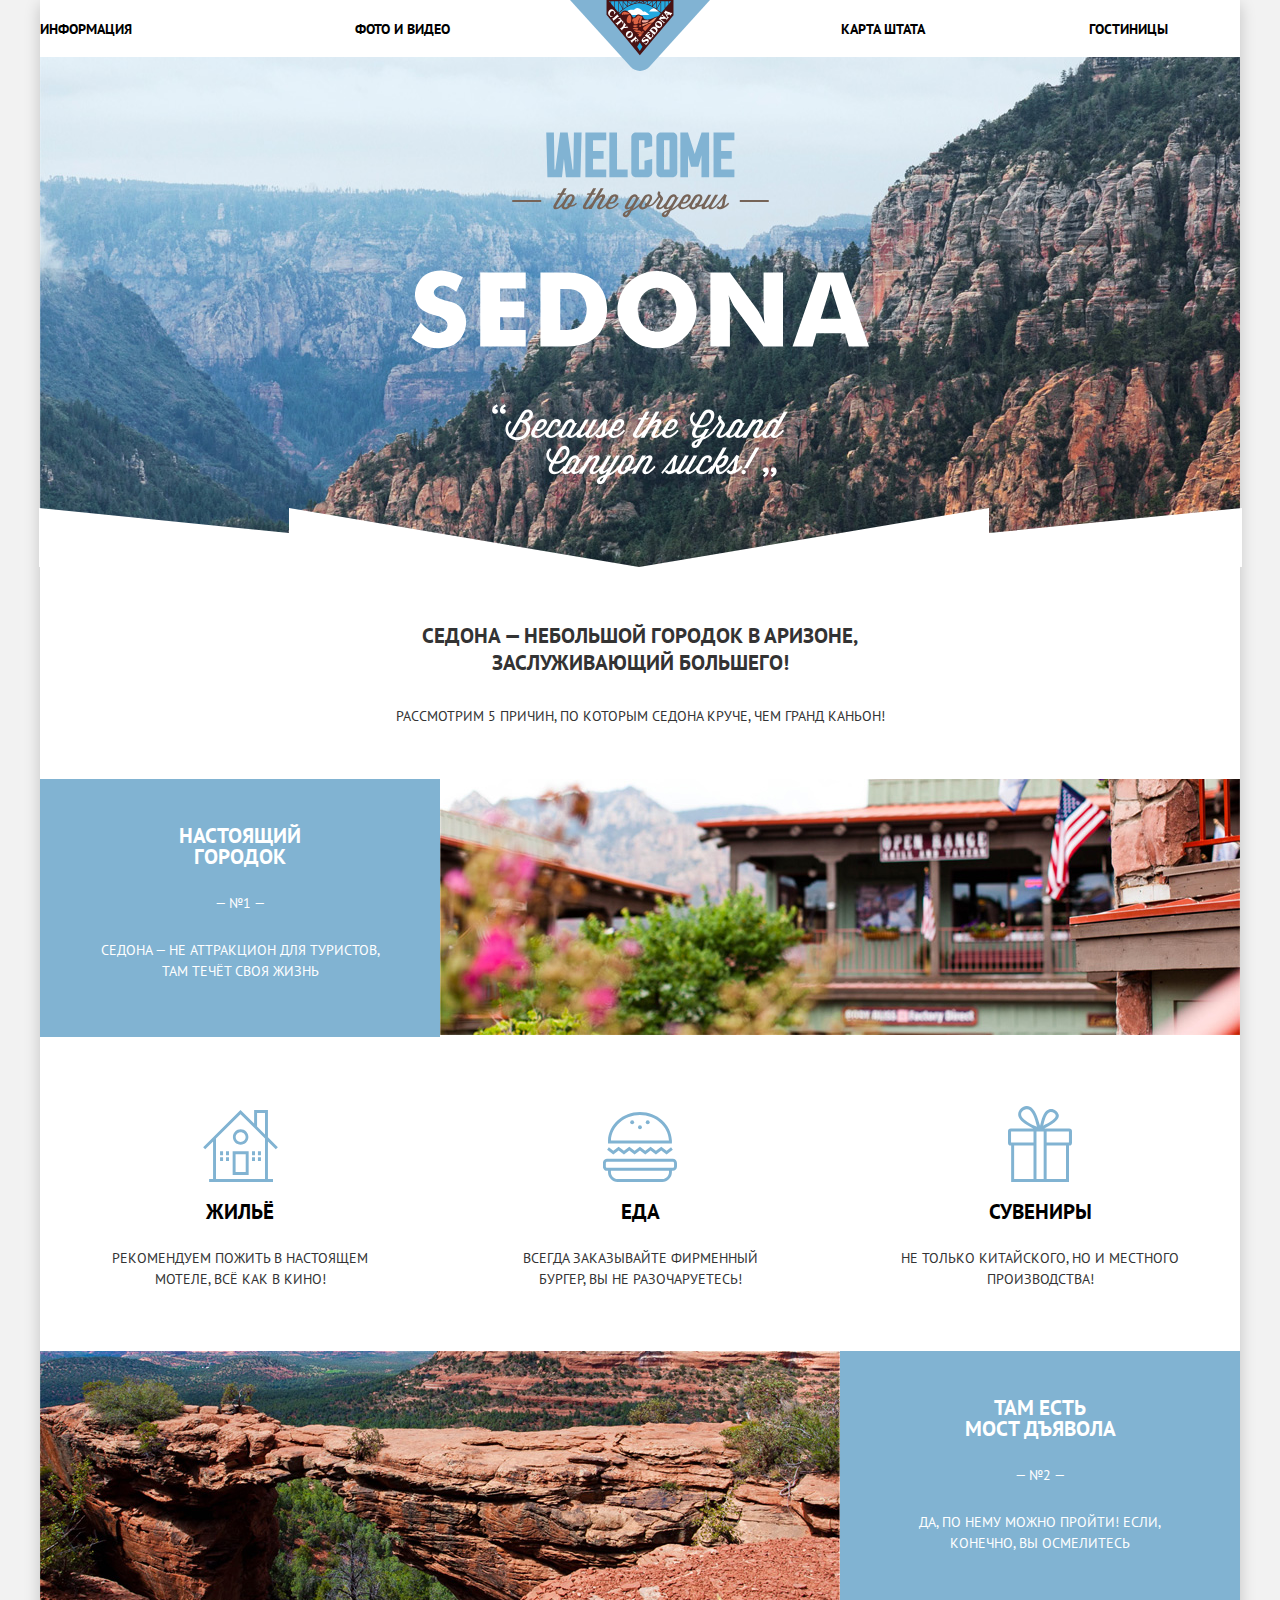
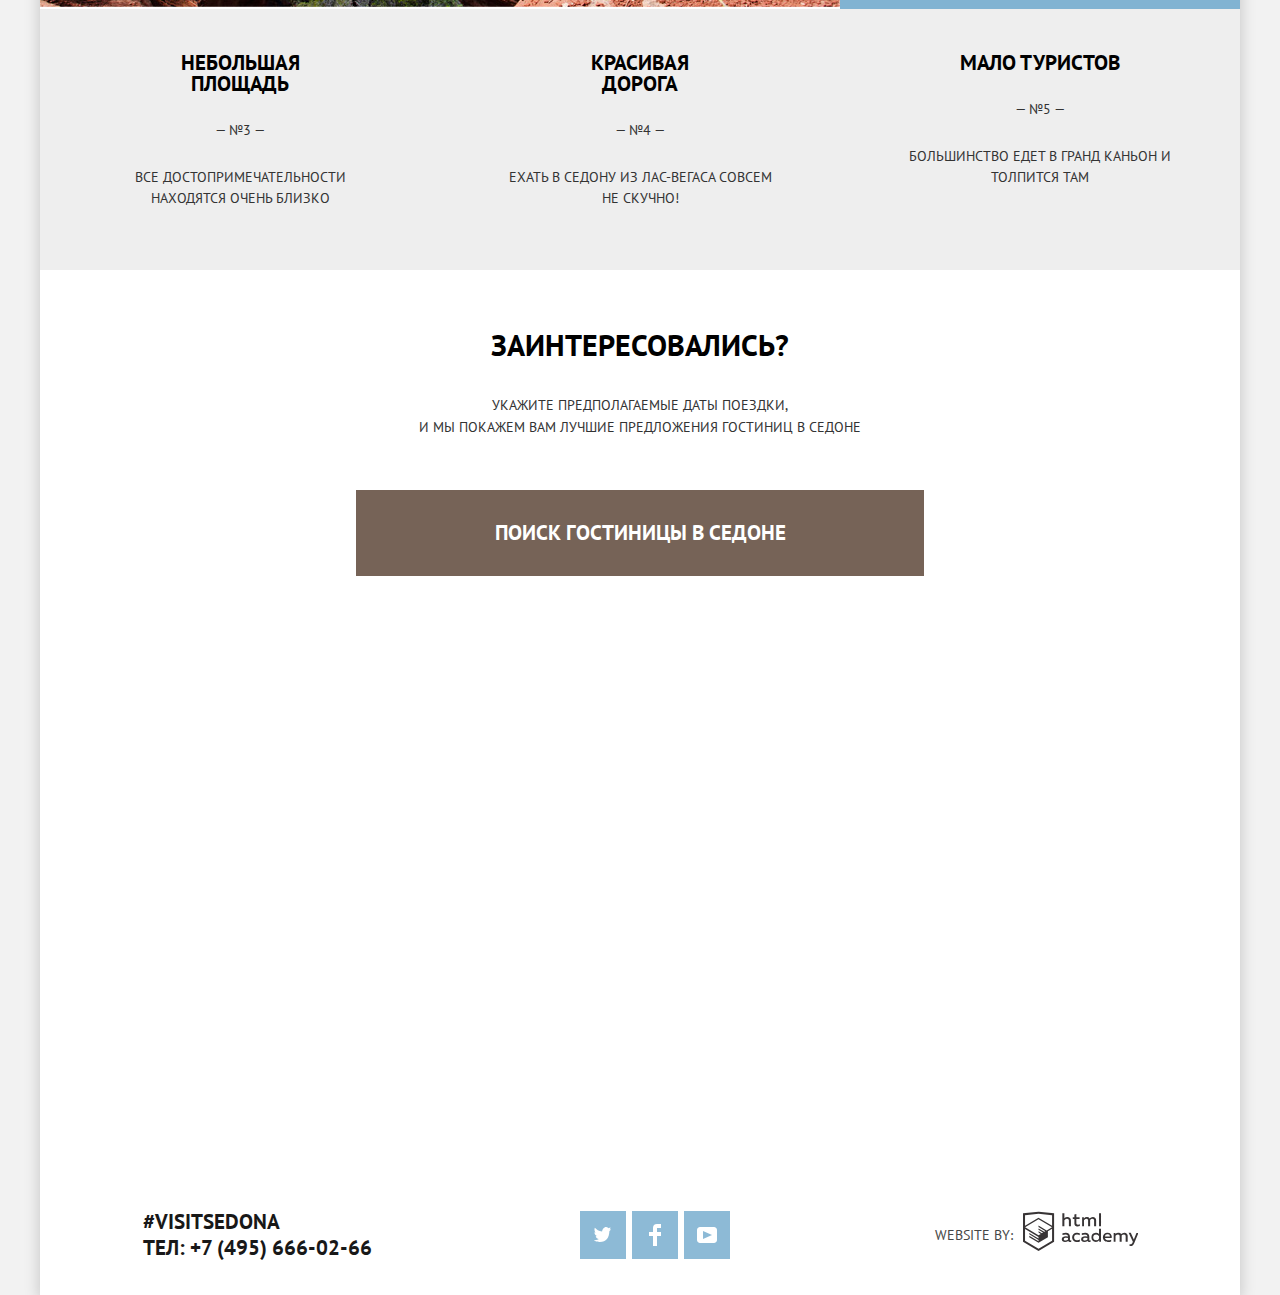
==== commit 22bc72f6: "ПП" ====
--- a/index.html
+++ b/index.html
@@ -53,7 +53,7 @@
               Настоящий городок
             </p>
             <div class="ordinary-text">
-              <p class="card-number">- №1 -</p>
+              <p class="card-number">— №1 —</p>
               <p>
                 Седона — не аттракцион для туристов, там течёт своя жизнь
               </p>
--- a/css/style.css
+++ b/css/style.css
@@ -86,7 +86,10 @@
   justify-content: flex-start;
 }
 
-.site-navigation li:nth-child(1) a,
+.site-navigation li:nth-child(1) a {
+  margin-right: 72px;
+}
+
 .site-navigation li:nth-child(2) a {
   margin-left: 75px;
 }
@@ -96,9 +99,11 @@
   justify-content: flex-end;
 }
 
-.site-navigation li:nth-child(4) a,
+.site-navigation li:nth-child(4) a {
+  margin-right: 75px;
+}
 .site-navigation li:nth-child(5) a {
-  margin-right: 75px;
+  margin-right: 72px;
 }
 
 .main-header-logo {
